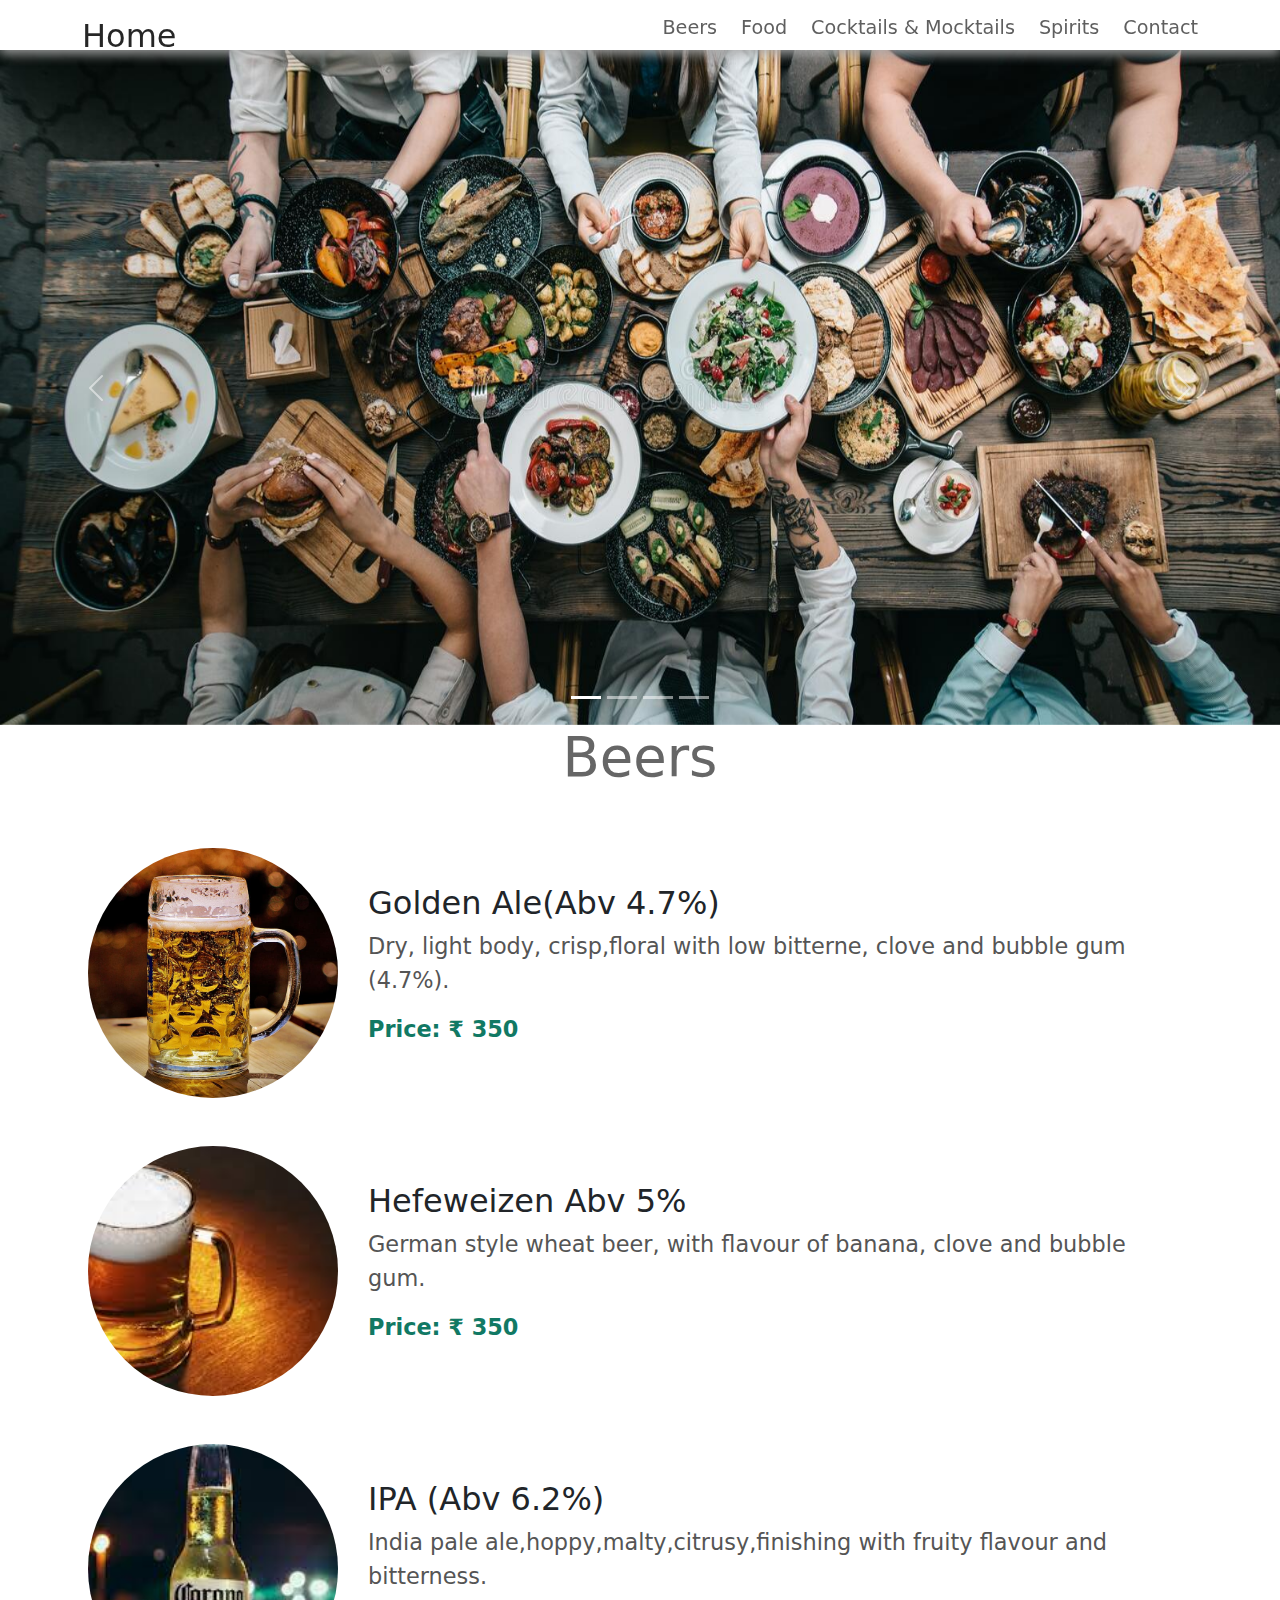
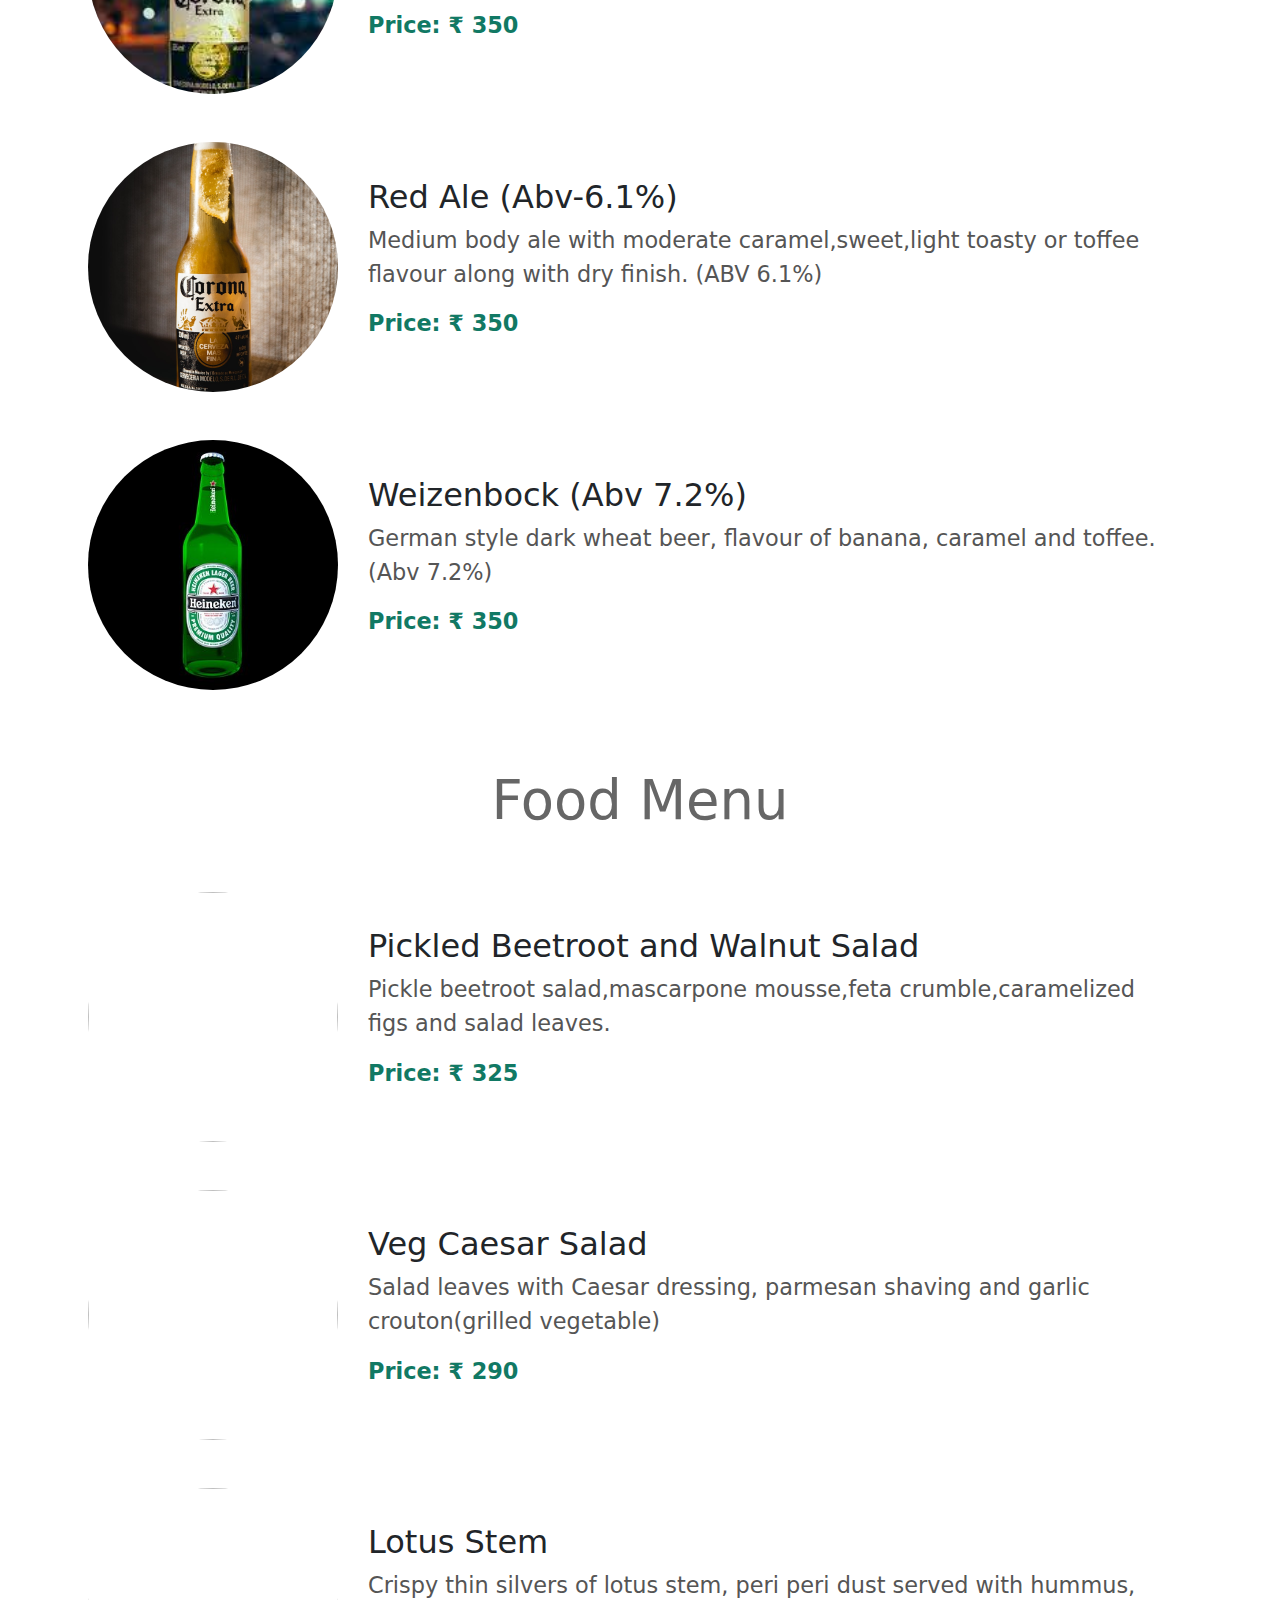
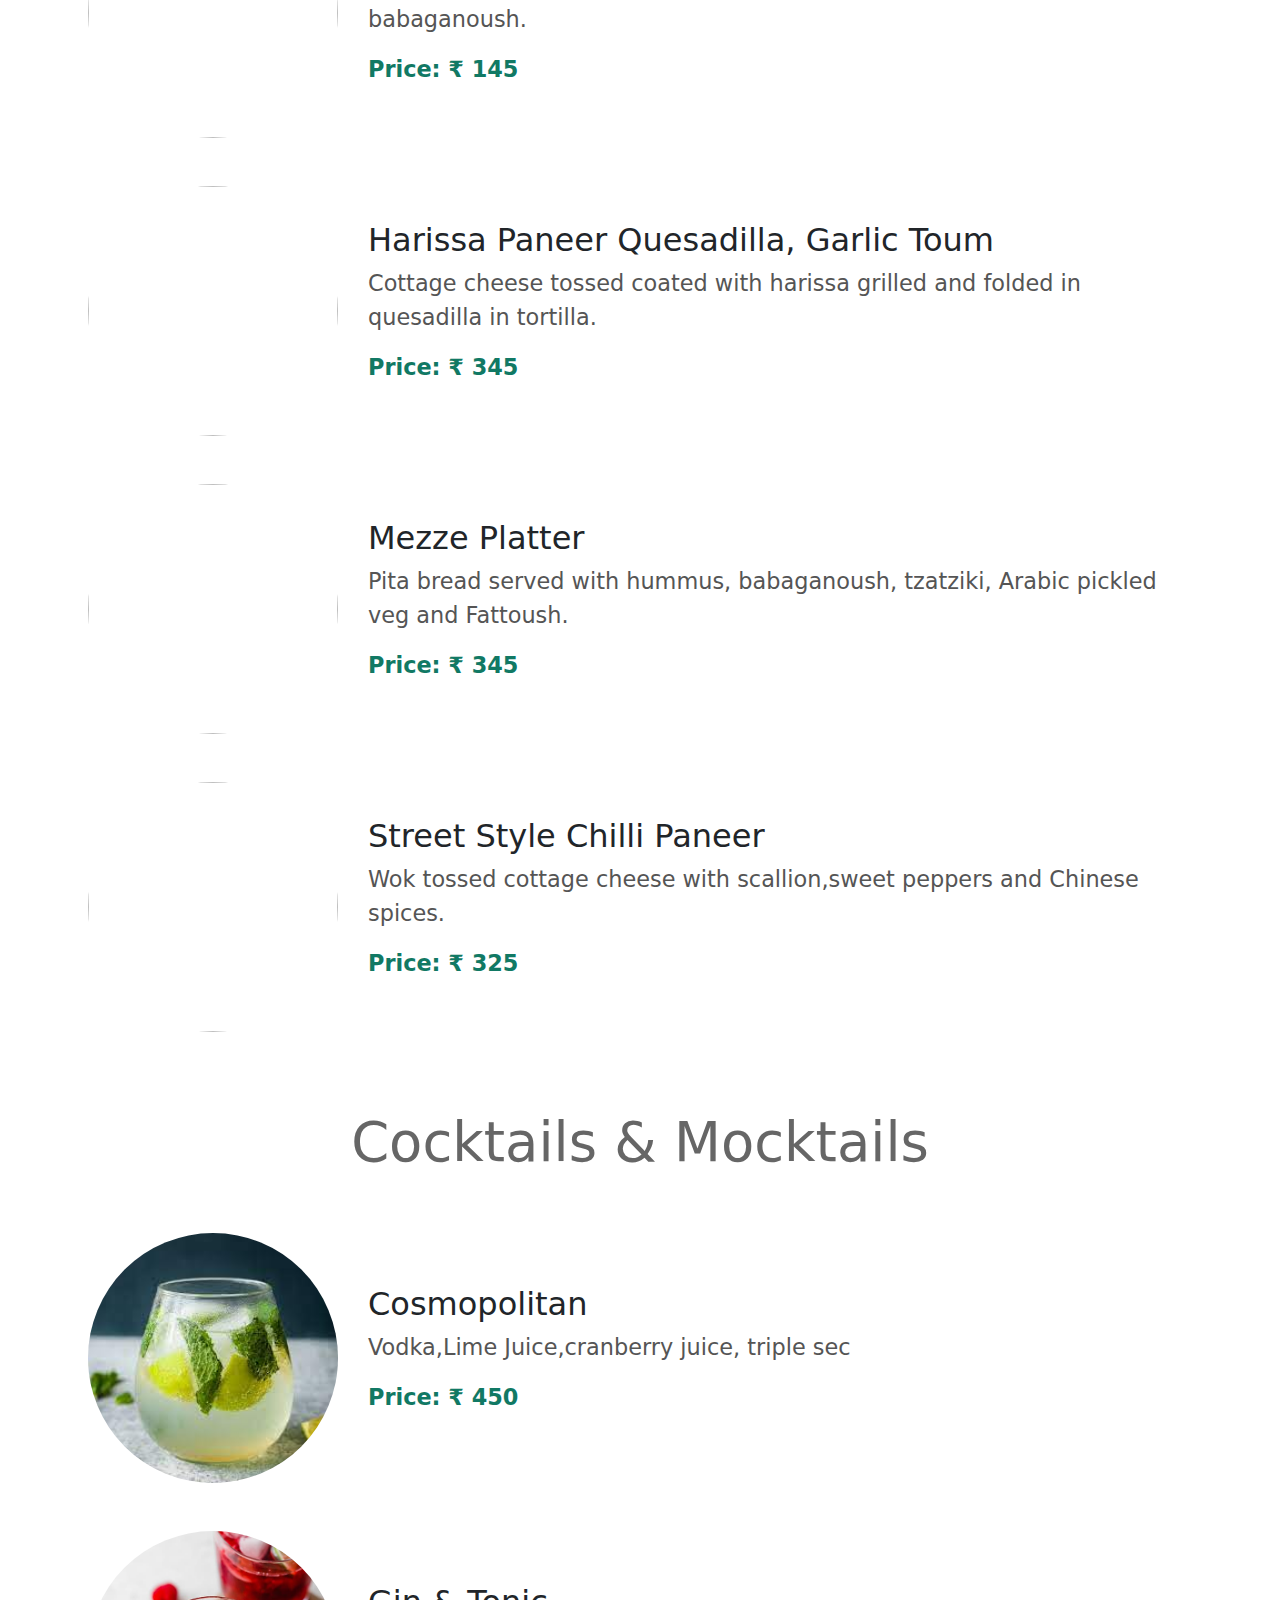
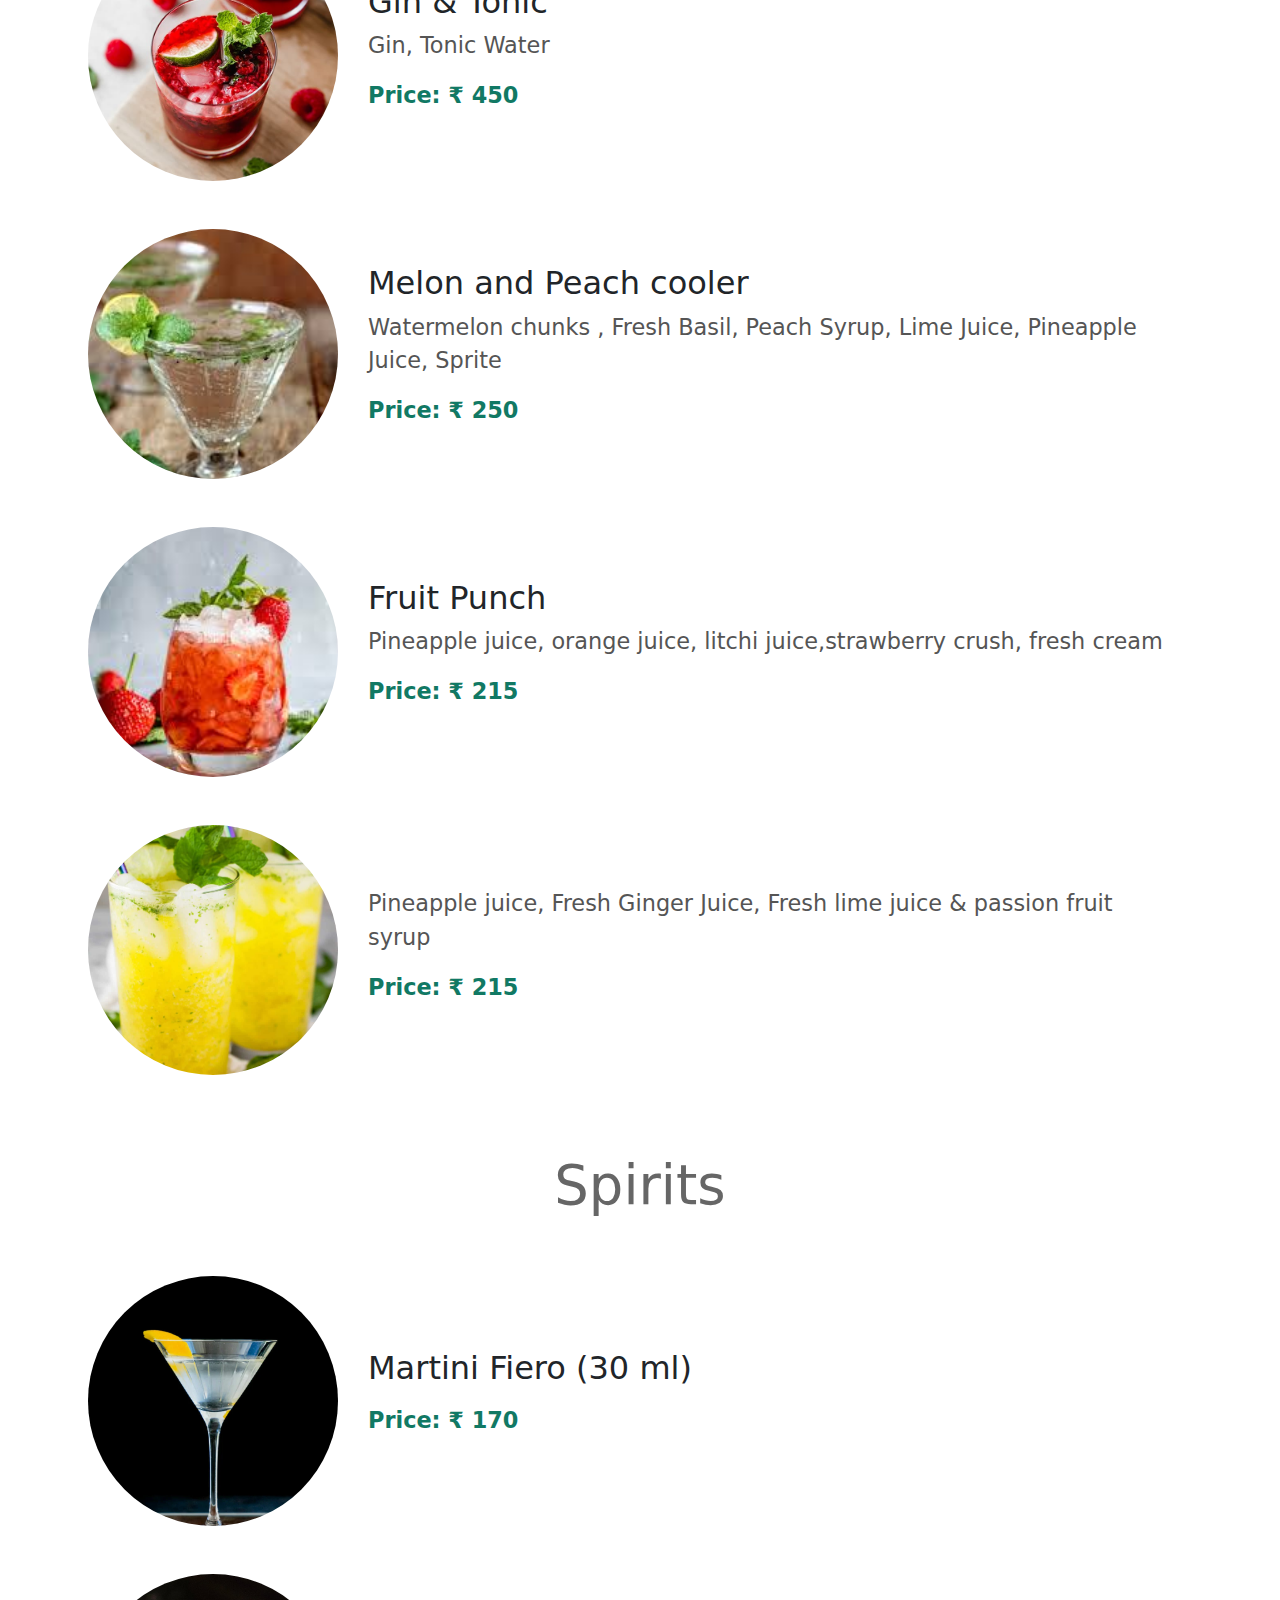
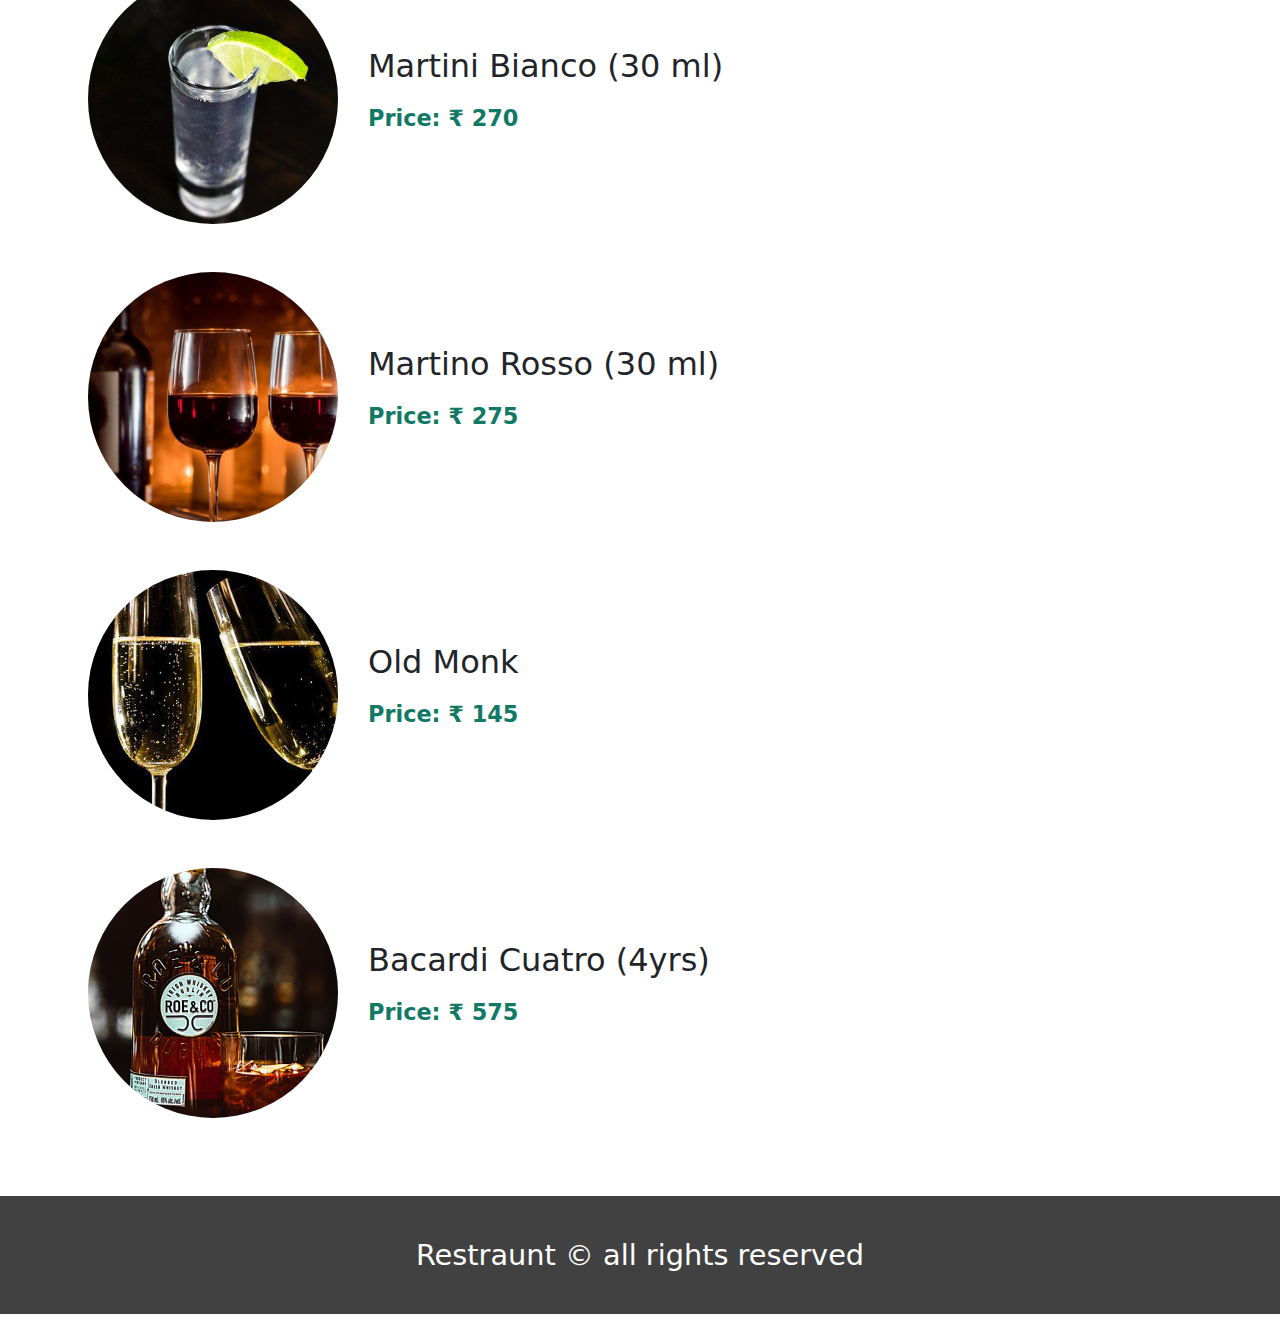
==== index.html @ 7b539efb "Add files via upload" ====
<html >

<head>
    <meta charset="UTF-8" />
    <meta http-equiv="X-UA-Compatible" content="IE=edge" />
    <meta name="viewport" content="width=device-width, initial-scale=1.0" />
    <title>Food Menu</title>
    <link rel="stylesheet" href="https://cdnjs.cloudflare.com/ajax/libs/font-awesome/5.15.3/css/all.min.css"
        integrity="sha512-iBBXm8fW90+nuLcSKlbmrPcLa0OT92xO1BIsZ+ywDWZCvqsWgccV3gFoRBv0z+8dLJgyAHIhR35VZc2oM/gI1w=="
        crossorigin="anonymous" referrerpolicy="no-referrer" />
    <link rel="stylesheet" href="style.css" />


    <link href="https://cdn.jsdelivr.net/npm/bootstrap@5.2.3/dist/css/bootstrap.min.css" rel="stylesheet"/>
    <script src="https://cdn.jsdelivr.net/npm/bootstrap@5.2.3/dist/js/bootstrap.bundle.min.js"></script>
</head>

<body>
    <nav class="navbar">
        <div class="navbar-container container">
            <ul class="menu-items">
              
                <li><a href="#beer">Beers</a></li>
                <li><a href="#food">Food</a></li>
                <li><a href="#food-menu">Cocktails & Mocktails</a></li>
                <li><a href="#spirits-menu">Spirits</a></li>
                <li><a href="">Contact</a></li>
            </ul>
            <h3 class="logo">Home</h3>
        </div>
    </nav>


        <div id="demo" class="carousel slide" data-bs-ride="carousel">

            
            <div class="carousel-indicators">
              <button type="button" data-bs-target="#demo" data-bs-slide-to="0" class="active"></button>
              <button type="button" data-bs-target="#demo" data-bs-slide-to="1"></button>
              <button type="button" data-bs-target="#demo" data-bs-slide-to="2"></button>
              <button type="button" data-bs-target="#demo" data-bs-slide-to="3"></button>
            </div>
            
            <!-- The slideshow/carousel -->
            <div class="carousel-inner">
              <div class="carousel-item active">
                <img src="cover.jpg" alt="Los Angeles" class="d-block" style="width:100vw ; height:75vh">
              </div>
              <div class="carousel-item">
                <img src="c1.jpg" alt="Chicago" class="d-block" style="width:100vw; height:75vh">
              </div>
              <div class="carousel-item">
                <img src="C3.jpg" alt="New York" class="d-block" style="width:100vw; height:75vh">
              </div>
              <div class="carousel-item">
                <img src="C4.jpg" alt="New York" class="d-block" style="width:100vw; height:75vh">
              </div>

            </div>
            
            <!-- Left and right controls/icons -->
            <button class="carousel-control-prev" type="button" data-bs-target="#demo" data-bs-slide="prev">
              <span class="carousel-control-prev-icon"></span>
            </button>
            <button class="carousel-control-next" type="button" data-bs-target="#demo" data-bs-slide="next">
              <span class="carousel-control-next-icon"></span>
            </button>
          </div>

    <!-- </section>  -->
    

    <section id="beer">
        <h2 class="food-menu-heading">Beers</h2>
            <div class="food-menu-container container">
                <div class="food-menu-item">
                    <div class="food-img">
                        <img src="beer1.jpg" alt="" />
                    </div>
                    <div class="food-description" id="GA" style="width:800px" >
                        <h2 class="food-titile">Golden Ale(Abv 4.7%)</h2>
                        <p>
                            Dry, light body, crisp,floral with low bitterne, clove and bubble gum (4.7%). 
                        </p>
                        <p class="food-price">Price: &#8377; 350</p>
                        <!-- <p><button onclick="addToCartFun()">Add to Cart</button></p> -->
                    </div>
                </div>
    
                <div class="food-menu-item">
                    <div class="food-img">
                        <img src="beer2.jpg" alt="error" />
                    </div>
                    <div class="food-description" style="width:800px">
                        <h2 class="food-titile">Hefeweizen Abv 5%</h2>
                        <p>
                            German style wheat beer, with flavour of banana, clove and bubble gum.
                        </p>
                        <p class="food-price">Price: &#8377; 350</p>
                    </div>
                </div>
                <div class="food-menu-item">
                    <div class="food-img">
                        <img src="beer3.jpg" alt="" />
                    </div>
                    <div class="food-description" style="width:800px">
                        <h2 class="food-titile">IPA (Abv 6.2%)</h2>
                        <p>
                           India pale ale,hoppy,malty,citrusy,finishing with fruity flavour and bitterness.
                        </p>
                        <p class="food-price">Price: &#8377; 350</p>
                    </div>
                </div>
                <div class="food-menu-item">
                    <div class="food-img">
                        <img src="beer4.jpg" alt="" />
                    </div>
                    <div class="food-description" style="width:800px">
                        <h2 class="food-titile">Red Ale (Abv-6.1%)</h2>
                        <p>
                            Medium body ale with moderate caramel,sweet,light toasty or toffee flavour along with dry finish. (ABV 6.1%)                            
                        </p>
                        <p class="food-price">Price: &#8377; 350</p>
                    </div>
                </div>
                <div class="food-menu-item">
                    <div class="food-img">
                        <img src="beer5.jpg" alt="" />
                    </div>
                    <div class="food-description" style="width:800px">
                        <h2 class="food-titile">Weizenbock (Abv 7.2%)</h2>
                        <p>
                            German style dark wheat beer, flavour of banana, caramel and toffee. (Abv 7.2%)
                        </p>
                        <p class="food-price">Price: &#8377; 350</p>
                    </div>
                </div>
            
            </div>
    </section>
    <section id="food">
       
            <h2 class="food-menu-heading">Food Menu</h2>
            <div class="food-menu-container container">
                <div class="food-menu-item">
                    <div class="food-img">
                        <img src="https://i.postimg.cc/wTLMsvSQ/food-menu1.jpg" alt="" />
                    </div>
                    <div class="food-description" style="width:800px">
                        <h2 class="food-titile">Pickled Beetroot and Walnut Salad</h2>
                        <p>
                            Pickle beetroot salad,mascarpone mousse,feta crumble,caramelized figs and salad leaves.
                        </p>
                        <p class="food-price">Price: &#8377; 325</p>
                    </div>
                </div>
    
                <div class="food-menu-item">
                    <div class="food-img">
                        <img src="https://i.postimg.cc/sgzXPzzd/food-menu2.jpg" alt="error" />
                    </div>
                    <div class="food-description" style="width:800px">
                        <h2 class="food-titile">Veg Caesar Salad</h2>
                        <p>
                            Salad leaves with Caesar dressing, parmesan shaving and garlic crouton(grilled vegetable)
                        </p>
                        <p class="food-price">Price: &#8377; 290</p>
                    </div>
                </div>
                <div class="food-menu-item">
                    <div class="food-img">
                        <img src="https://i.postimg.cc/8zbCtYkF/food-menu3.jpg" alt="" />
                    </div>
                    <div class="food-description" style="width:800px">
                        <h2 class="food-titile">Lotus Stem</h2>
                        <p>
                            Crispy thin silvers of lotus stem, peri peri dust served with hummus, babaganoush.
                        </p>
                        <p class="food-price">Price: &#8377; 145</p>
                    </div>
                </div>
                <div class="food-menu-item">
                    <div class="food-img">
                        <img src="https://i.postimg.cc/Yq98p5Z7/food-menu4.jpg" alt="" />
                    </div>
                    <div class="food-description" style="width:800px">
                        <h2 class="food-titile">Harissa Paneer Quesadilla, Garlic Toum</h2>
                        <p>
                            Cottage cheese tossed coated with harissa grilled and folded in quesadilla in tortilla.
                        </p>
                        <p class="food-price">Price: &#8377; 345</p>
                    </div>
                </div>
                <div class="food-menu-item">
                    <div class="food-img">
                        <img src="https://i.postimg.cc/KYnDqxkP/food-menu5.jpg" alt="" />
                    </div>
                    <div class="food-description" style="width:800px">
                        <h2 class="food-titile">Mezze Platter</h2>
                        <p>
                            Pita bread served with hummus, babaganoush, tzatziki, Arabic pickled veg and Fattoush.
                        </p>
                        <p class="food-price">Price: &#8377; 345</p>
                    </div>
                </div>
                <div class="food-menu-item">
                    <div class="food-img">
                        <img src="https://i.postimg.cc/Jnxc8xQt/food-menu6.jpg" alt="" />
                    </div>
                    <div class="food-description" style="width:800px">
                        <h2 class="food-titile">Street Style Chilli Paneer</h2>
                        <p>
                            Wok tossed cottage cheese with scallion,sweet peppers and Chinese spices.
                        </p>
                        <p class="food-price">Price: &#8377; 325</p>
                    </div>
                </div>
            </div>
   
    </section>
    <section id="food-menu">
        <h2 class="food-menu-heading">Cocktails & Mocktails</h2>
        <div class="food-menu-container container">
            <div class="food-menu-item">
                <div class="food-img">
                    <img src="cocktail1.jpg" alt="" />
                </div>
                 <div class="food-description"  style="width:800px"> 
                    <h2 class="food-titile">Cosmopolitan</h2>
                    <p>
                        Vodka,Lime Juice,cranberry juice, triple sec
                    </p>
                    <p class="food-price">Price: &#8377; 450</p>
                 </div> 
            </div>

            <div class="food-menu-item">
                <div class="food-img">
                    <img src="cocktail2.jpg" alt="error" />
                </div>
                <div class="food-description" style="width:800px">
                    <h2 class="food-titile">Gin & Tonic</h2>
                    <p>
                        Gin, Tonic Water
                    </p>
                    <p class="food-price">Price: &#8377; 450</p>
                </div>
            </div>
            <div class="food-menu-item">
                <div class="food-img">
                    <img src="cocktail3.jpg" alt="" />
                </div>
                <div class="food-description" style="width:800px">
                    <h2 class="food-titile">Melon and Peach cooler</h2>
                    <p>
                        Watermelon chunks , Fresh Basil, Peach Syrup, Lime Juice, Pineapple Juice, Sprite
                    </p>
                    <p class="food-price">Price: &#8377; 250</p>
                </div>
            </div>
            <div class="food-menu-item">
                <div class="food-img">
                    <img src="cocktail4.jpg" alt="" />
                </div>
                <div class="food-description" style="width:800px">
                    <h2 class="food-titile">Fruit Punch</h2>
                    <p>
                        Pineapple juice, orange juice, litchi juice,strawberry crush, fresh cream
                    </p>
                    <p class="food-price">Price: &#8377; 215</p>
                </div>
            </div>
            <div class="food-menu-item">
                <div class="food-img">
                    <img src="cocktial5.jpg" alt="" />
                </div>
                <div class="food-description" style="width:800px">
                    <h2 class="food-titile"Virgin Passion></h2>
                    <p>
                        Pineapple juice, Fresh Ginger Juice, Fresh lime juice & passion fruit syrup
                    </p>
                    <p class="food-price">Price: &#8377; 215</p>
                </div>
            </div>
           
        </div>
    </section>
   
    <section id="spirits-menu">
        <h2 class="food-menu-heading">Spirits</h2>
        <div class="food-menu-container container">
            <div class="food-menu-item">
                <div class="food-img">
                    <img src="spirit1.jpg" alt="" />
                </div>
                <div class="food-description" style="width:800px">
                    <h2 class="food-titile">Martini Fiero (30 ml)</h2>
                    <p>
                        
                    </p>
                    <p class="food-price">Price: &#8377; 170</p>
                </div>
            </div>

            <div class="food-menu-item">
                <div class="food-img">
                    <img src="spirit2.jpg" alt="error" />
                </div>
                <div class="food-description" style="width:800px">
                    <h2 class="food-titile">Martini Bianco (30 ml)</h2>
                    <p>
                        
                    </p>
                    <p class="food-price">Price: &#8377; 270</p>
                </div>
            </div>
            <div class="food-menu-item">
                <div class="food-img">
                    <img src="spirit3.jpg" alt="" />
                </div>
                <div class="food-description" style="width:800px">
                    <h2 class="food-titile">Martino Rosso (30 ml)</h2>
                    <p>
                       
                    </p>
                    <p class="food-price">Price: &#8377; 275</p>
                </div>
            </div>
            <div class="food-menu-item">
                <div class="food-img">
                    <img src="spirit4.jpg" alt="" />
                </div>
                <div class="food-description" style="width:800px">
                    <h2 class="food-titile">Old Monk</h2>
                    <p>
                        
                    </p>
                    <p class="food-price">Price: &#8377; 145</p>
                </div>
            </div>
            <div class="food-menu-item">
                <div class="food-img">
                    <img src="spirit5.jpg" alt="" />
                </div>
                <div class="food-description" style="width:800px">
                    <h2 class="food-titile">Bacardi Cuatro (4yrs)</h2>
                    <p>
                        
                    </p>
                    <p class="food-price">Price: &#8377; 575</p>
                </div>
            </div>
           
        </div>
    </section>
<script>

    function addToCartFun(){

  
     alert(" added to cart");
    }
</script>
    <footer id="footer">
        <h2>Restraunt &copy; all rights reserved</h2>
    </footer>
   

</html>

</body>

</html>
---- style.css ----
@import url("https://fonts.googleapis.com/css2?family=Poppins:ital,wght@0,300;0,400;0,500;0,600;0,700;0,800;0,900;1,200;1,300;1,400;1,500;1,600;1,700;1,800;1,900&display=swap");

*,
*::after,
*::before {
  box-sizing: border-box;
  padding: 0;
  margin: 0;
}

.html {
  font-size: 62.5%;
}

body {
  font-family: "Poppins", sans-serif;
}

/* ///////////..utility classes../////////// */

.container {
  max-width: 1200px;
  width: 90%;
  margin: auto;
}






.navbar input[type="checkbox"],
.navbar .hamburger-lines {
  display: none;
}

.navbar {
  box-shadow: 0px 5px 10px 0px #aaa;
  position: fixed;
  width: 100%;
  background: #fff;
  color: #000;
  opacity: 0.85;
  height: 50px;
  z-index: 12;
}

.navbar-container {
  display: flex;
  justify-content: space-between;
  height: 64px;
  align-items: center;
}

.menu-items {
  order: 2;
  display: flex;
}

.menu-items li {
  list-style: none;
  margin-left: 1.5rem;
  margin-bottom: 0.5rem;
  font-size: 1.2rem;
}

.menu-items a {
  text-decoration: none;
  color: #444;
  font-weight: 500;
  transition: color 0.3s ease-in-out;
}

.menu-items a:hover {
  color: #117964;
  transition: color 0.3s ease-in-out;
}

.logo {
  order: 1;
  font-size: 2rem;
  margin-bottom: 0.5rem;
}

.showcase-area {
  height: 50vh;
  background-position: center;
  background-repeat: no-repeat;
}
.showcase-container {
  display: flex;
  flex-direction: column;
  align-items: center;
  justify-content: center;
  height: 100%;
  font-size: 1.6rem;
  object-fit: contain;
  
  
}

.main-title {
  text-transform: uppercase;
  margin-top: 1.5em;
 
}


.food-container {
  display: flex;
  justify-content: space-between;
}

.food-container img {
  display: block;
  width: 100%;
  margin: auto;
  max-height: 300px;
  object-fit: cover;
  object-position: center;
}

.food-menu-heading , .spirits-menu-heading{
  text-align: center;
  font-size: 3.4rem;
  font-weight: 400;
  color: #666;
}

.food-menu-container {
  display: flex;
  flex-wrap: wrap;
  padding: 50px 0px 30px 0px;
}

.food-menu-container img {
  display: block;
  width: 250px;
  height: 250px;
  border-radius: 50%;
  object-fit: cover;
  object-position: center;
}

.food-menu-item {
  display: flex;
  flex: 1 1 600px;
  justify-content: space-evenly;
  margin-bottom: 3rem;
}

.food-description {
  margin: auto 1.5rem;
}

.font-title {
  font-size: 1.8rem;
  font-weight: 400;
  color: #444;
}

.food-description p {
  font-size: 1.4rem;
  color: #555;
  font-weight: 500;
}

.food-description .food-price {
  color: #117964;
  font-weight: 700;
}



#testimonials {
  padding: 5rem 0;
  background: rgba(243, 243, 243);
}

.testimonial-title {
  text-align: center;
  font-size: 2.8rem;
  font-weight: 400;
  color: #555;
}


#footer h2 {
  text-align: center;
  font-size: 1.8rem;
  padding: 2.6rem;
  font-weight: 500;
  color: #fff;
  background: rgb(65, 65, 65);
}

/* ......../ media query /.......... */

@media (max-width: 768px) {
  .navbar {
    opacity: 0.95;
  }

  .navbar-container input[type="checkbox"],
  .navbar-container .hamburger-lines {
    display: block;
  }

  .navbar-container {
    display: block;
    position: relative;
    height: 64px;
  }

  .navbar-container input[type="checkbox"] {
    position: absolute;
    display: block;
    height: 32px;
    width: 30px;
    top: 20px;
    left: 20px;
    z-index: 5;
    opacity: 0;
  }

  .navbar-container .hamburger-lines {
    display: block;
    height: 23px;
    width: 35px;
    position: absolute;
    top: 17px;
    left: 20px;
    z-index: 2;
    display: flex;
    flex-direction: column;
    justify-content: space-between;
  }

  .navbar-container .hamburger-lines .line {
    display: block;
    height: 4px;
    width: 100%;
    border-radius: 10px;
    background: #333;
  }

  .navbar-container .hamburger-lines .line1 {
    transform-origin: 0% 0%;
    transition: transform 0.4s ease-in-out;
  }

  .navbar-container .hamburger-lines .line2 {
    transition: transform 0.2s ease-in-out;
  }

  .navbar-container .hamburger-lines .line3 {
    transform-origin: 0% 100%;
    transition: transform 0.4s ease-in-out;
  }

  .navbar .menu-items {
    padding-top: 100px;
    background: #fff;
    height: 100vh;
    max-width: 300px;
    transform: translate(-150%);
    display: flex;
    flex-direction: column;
    margin-left: -40px;
    padding-left: 50px;
    transition: transform 0.5s ease-in-out;
    box-shadow: 5px 0px 10px 0px #aaa;
  }

  .navbar .menu-items li {
    margin-bottom: 1.5rem;
    font-size: 1.3rem;
    font-weight: 500;
  }

  .logo {
    position: absolute;
    top: 5px;
    right: 15px;
    font-size: 2rem;
  }

  .navbar-container input[type="checkbox"]:checked ~ .menu-items {
    transform: translateX(0);
  }

  .navbar-container input[type="checkbox"]:checked ~ .hamburger-lines .line1 {
    transform: rotate(35deg);
  }

  .navbar-container input[type="checkbox"]:checked ~ .hamburger-lines .line2 {
    transform: scaleY(0);
  }

  .navbar-container input[type="checkbox"]:checked ~ .hamburger-lines .line3 {
    transform: rotate(-35deg);
  }

  /* ......./ food /......... */

  .food-container {
    flex-direction: column;
    align-items: stretch;
  }

  .food-type:not(:last-child) {
    margin-bottom: 3rem;
  }

  .food-type {
    box-shadow: 5px 5px 10px 0 #aaa;
  }

  .img-container {
    margin: 0;
  }
}

@media (max-width: 500px) {
  html {
    font-size: 65%;
  }

  .navbar .menu-items li {
    font-size: 1.6rem;
  }

  .testimonial-container {
    flex-direction: column;
    text-align: center;
  }

  .food-menu-container img {
    margin: auto;
  }

  .food-menu-item {
    flex-direction: column;
    text-align: center;
  }

  .form-container {
    width: 90%;
  }

  .contact-container {
    display: flex;
    flex-direction: column;
  }

  .contact-img {
    width: 90%;
    margin: 3rem auto;
  }

  .logo {
    position: absolute;
    top: 06px;
    right: 15px;
    font-size: 3rem;
  }

  .navbar .menu-items li {
    margin-bottom: 2.5rem;
    font-size: 1.8rem;
    font-weight: 500;
  }
}

@media (min-width: 769px) and (max-width: 1200px) {
  .img-container h3 {
    font-size: 1.5rem;
  }

  .img-container .btn {
    font-size: 0.7rem;
  }
}

@media (orientation: landscape) and (max-height: 500px) {
  .showcase-area {
    height: 50vmax;
  }
}

body {
  font-family: Arial;
  margin: 0;
}

* {
  box-sizing: border-box;
}

img {
  vertical-align: middle;
}

/* Position the image container (needed to position the left and right arrows) */
.container {
  position: relative;
}

/* Hide the images by default */
.mySlides {
  display: none;
}

/* Add a pointer when hovering over the thumbnail images */
.cursor {
  cursor: pointer;
}

/* Next & previous buttons */
.prev,
.next {
  cursor: pointer;
  position: absolute;
  top: 40%;
  width: auto;
  padding: 16px;
  margin-top: -50px;
  color: white;
  font-weight: bold;
  font-size: 20px;
  border-radius: 0 3px 3px 0;
  user-select: none;
  -webkit-user-select: none;
}

/* Position the "next button" to the right */
.next {
  right: 0;
  border-radius: 3px 0 0 3px;
}

/* On hover, add a black background color with a little bit see-through */
.prev:hover,
.next:hover {
  background-color: rgba(0, 0, 0, 0.8);
}

/* Number text (1/3 etc) */
.numbertext {
  color: #f2f2f2;
  font-size: 12px;
  padding: 8px 12px;
  position: absolute;
  top: 0;
}

/* Container for image text */
.caption-container {
  text-align: center;
  background-color: #222;
  padding: 2px 16px;
  color: white;
}

.row:after {
  content: "";
  display: table;
  clear: both;
}

/* Six columns side by side */
.column {
  float: left;
  width: 16.66%;
}

/* Add a transparency effect for thumnbail images */
.demo {
  opacity: 0.6;
}

.active,
.demo:hover {
  opacity: 1;
}
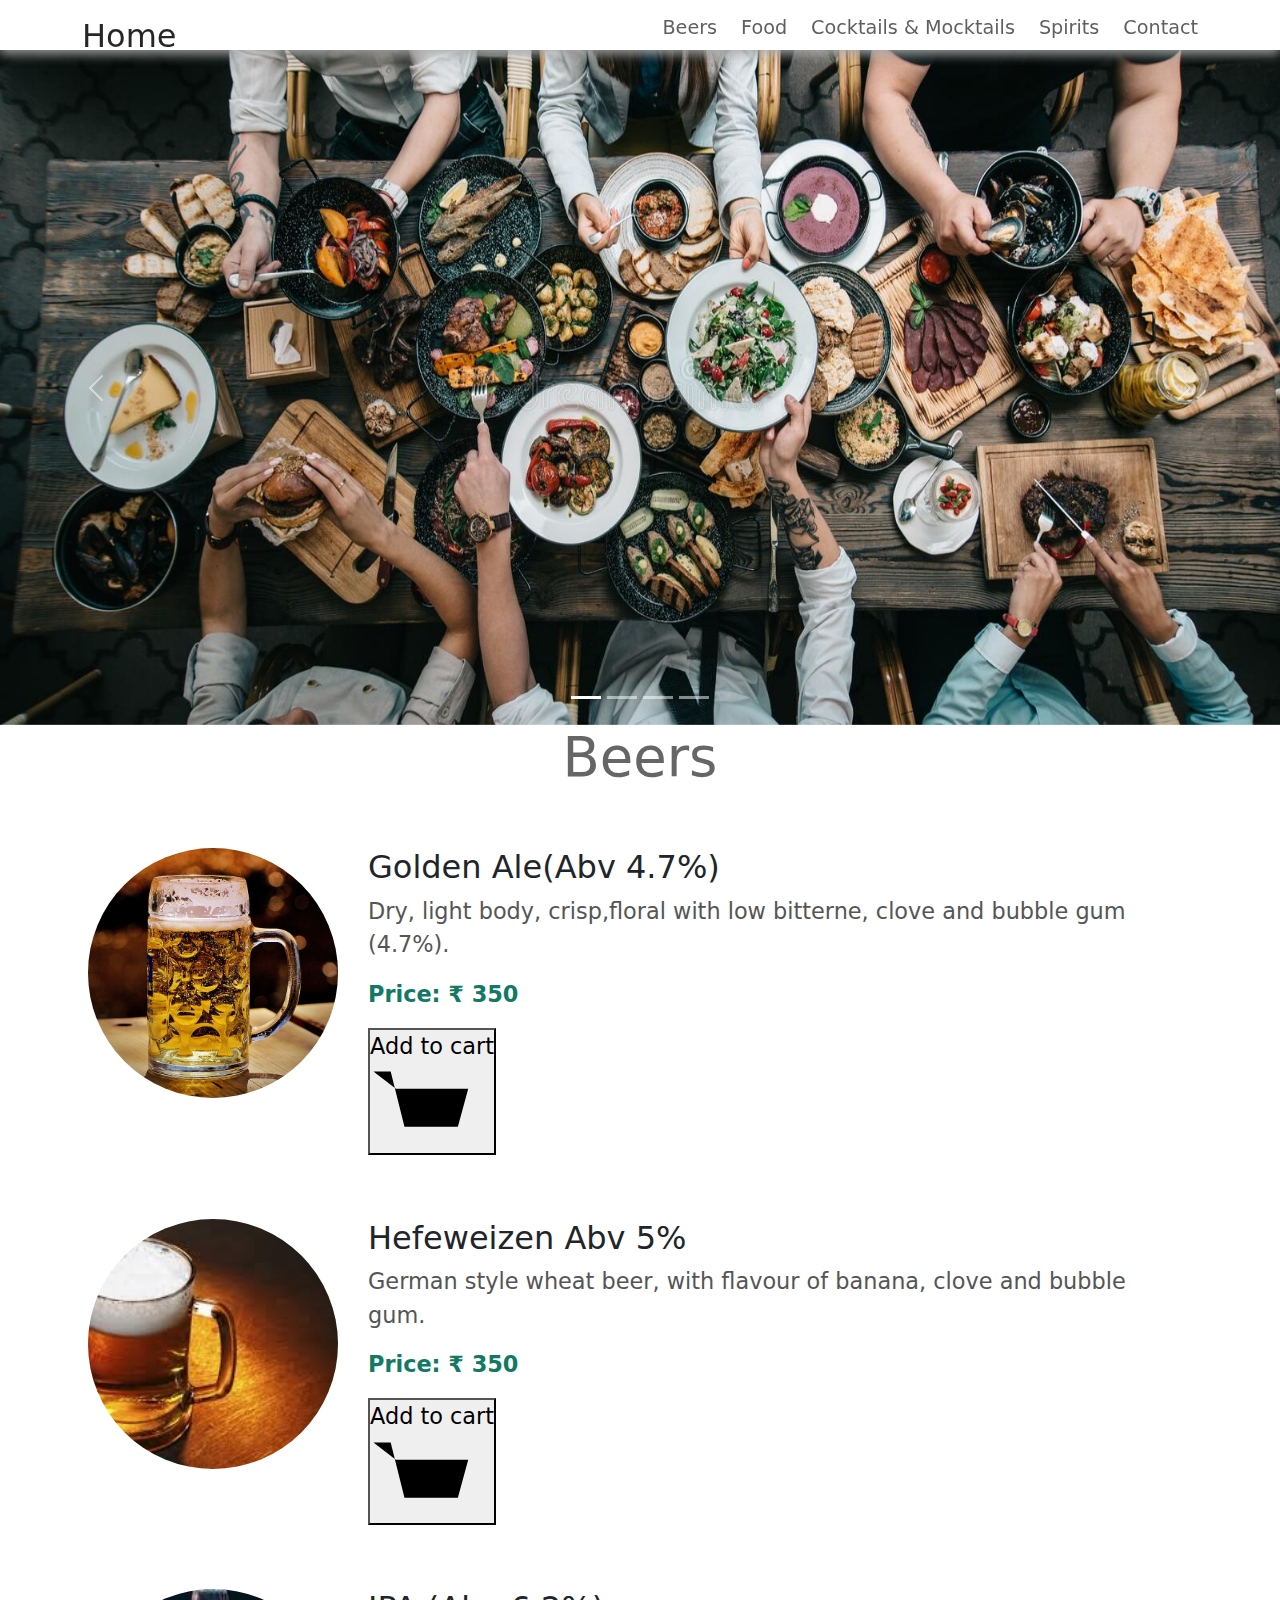
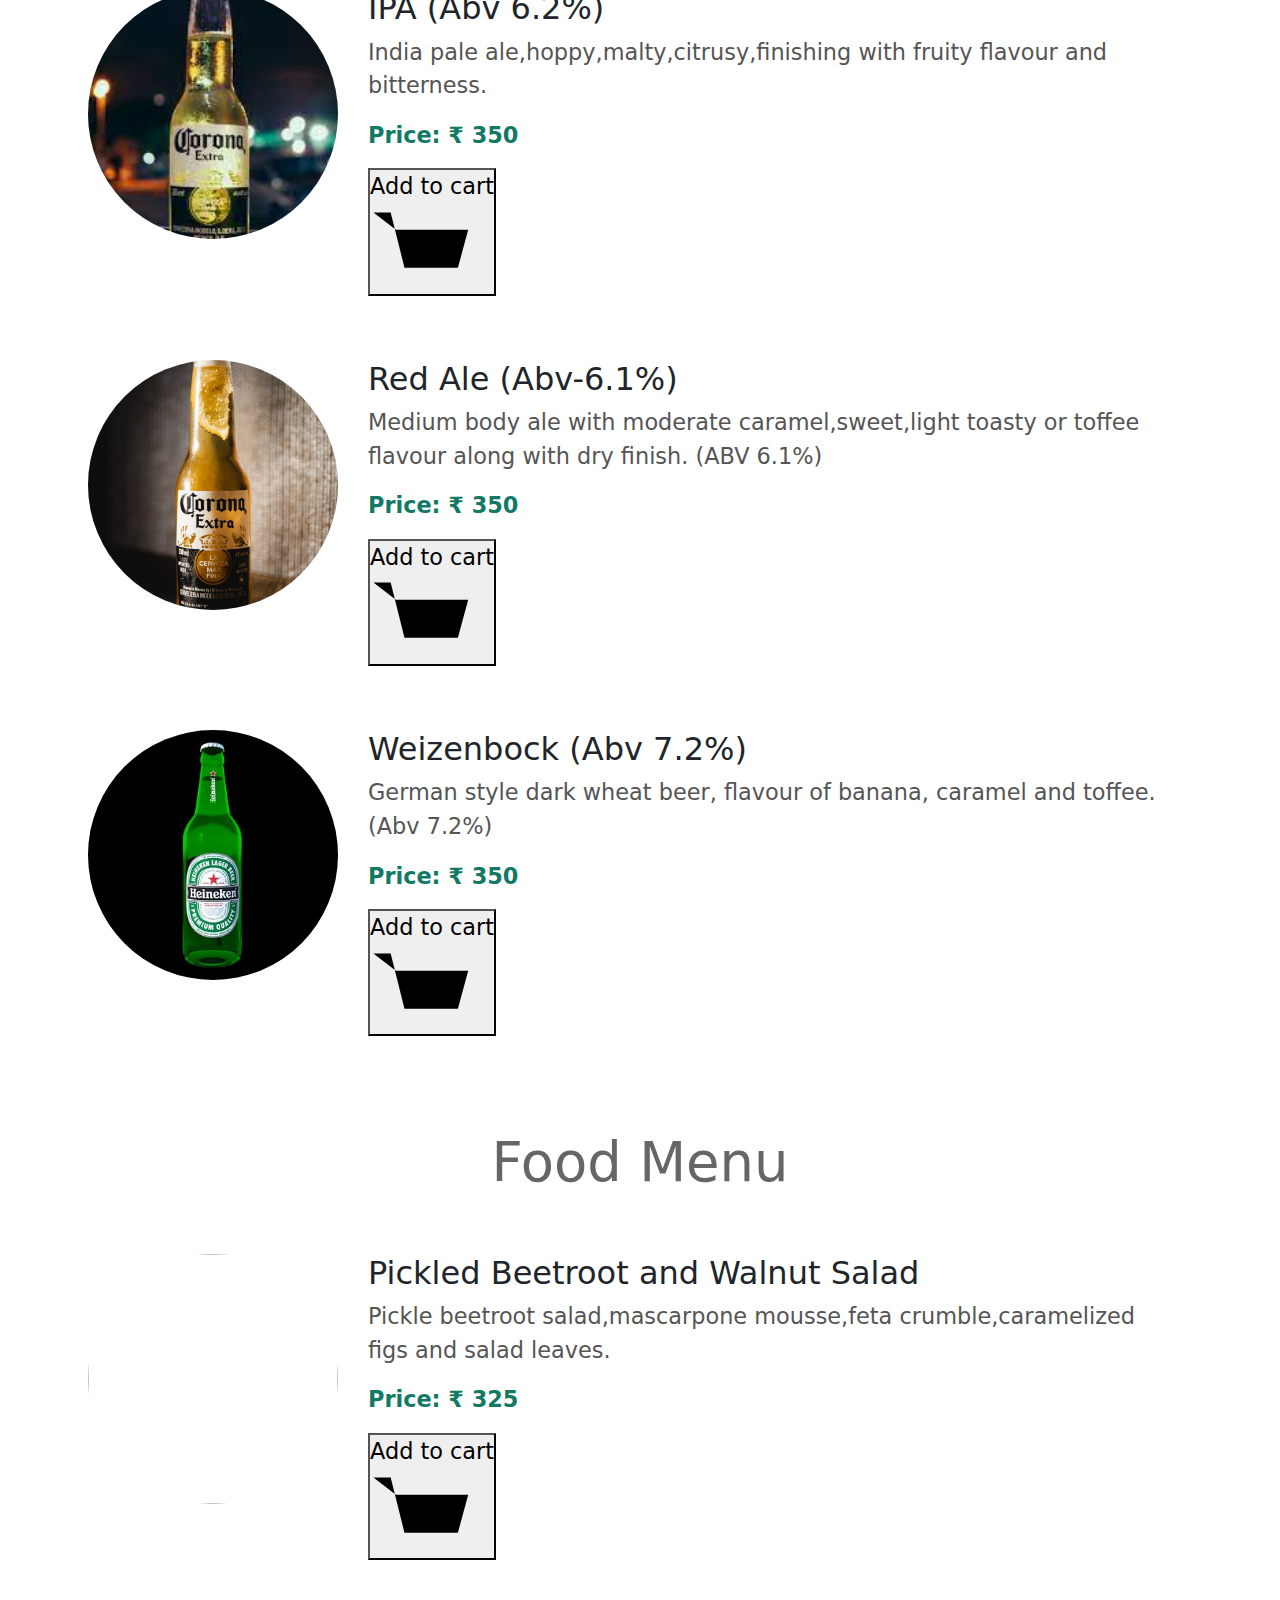
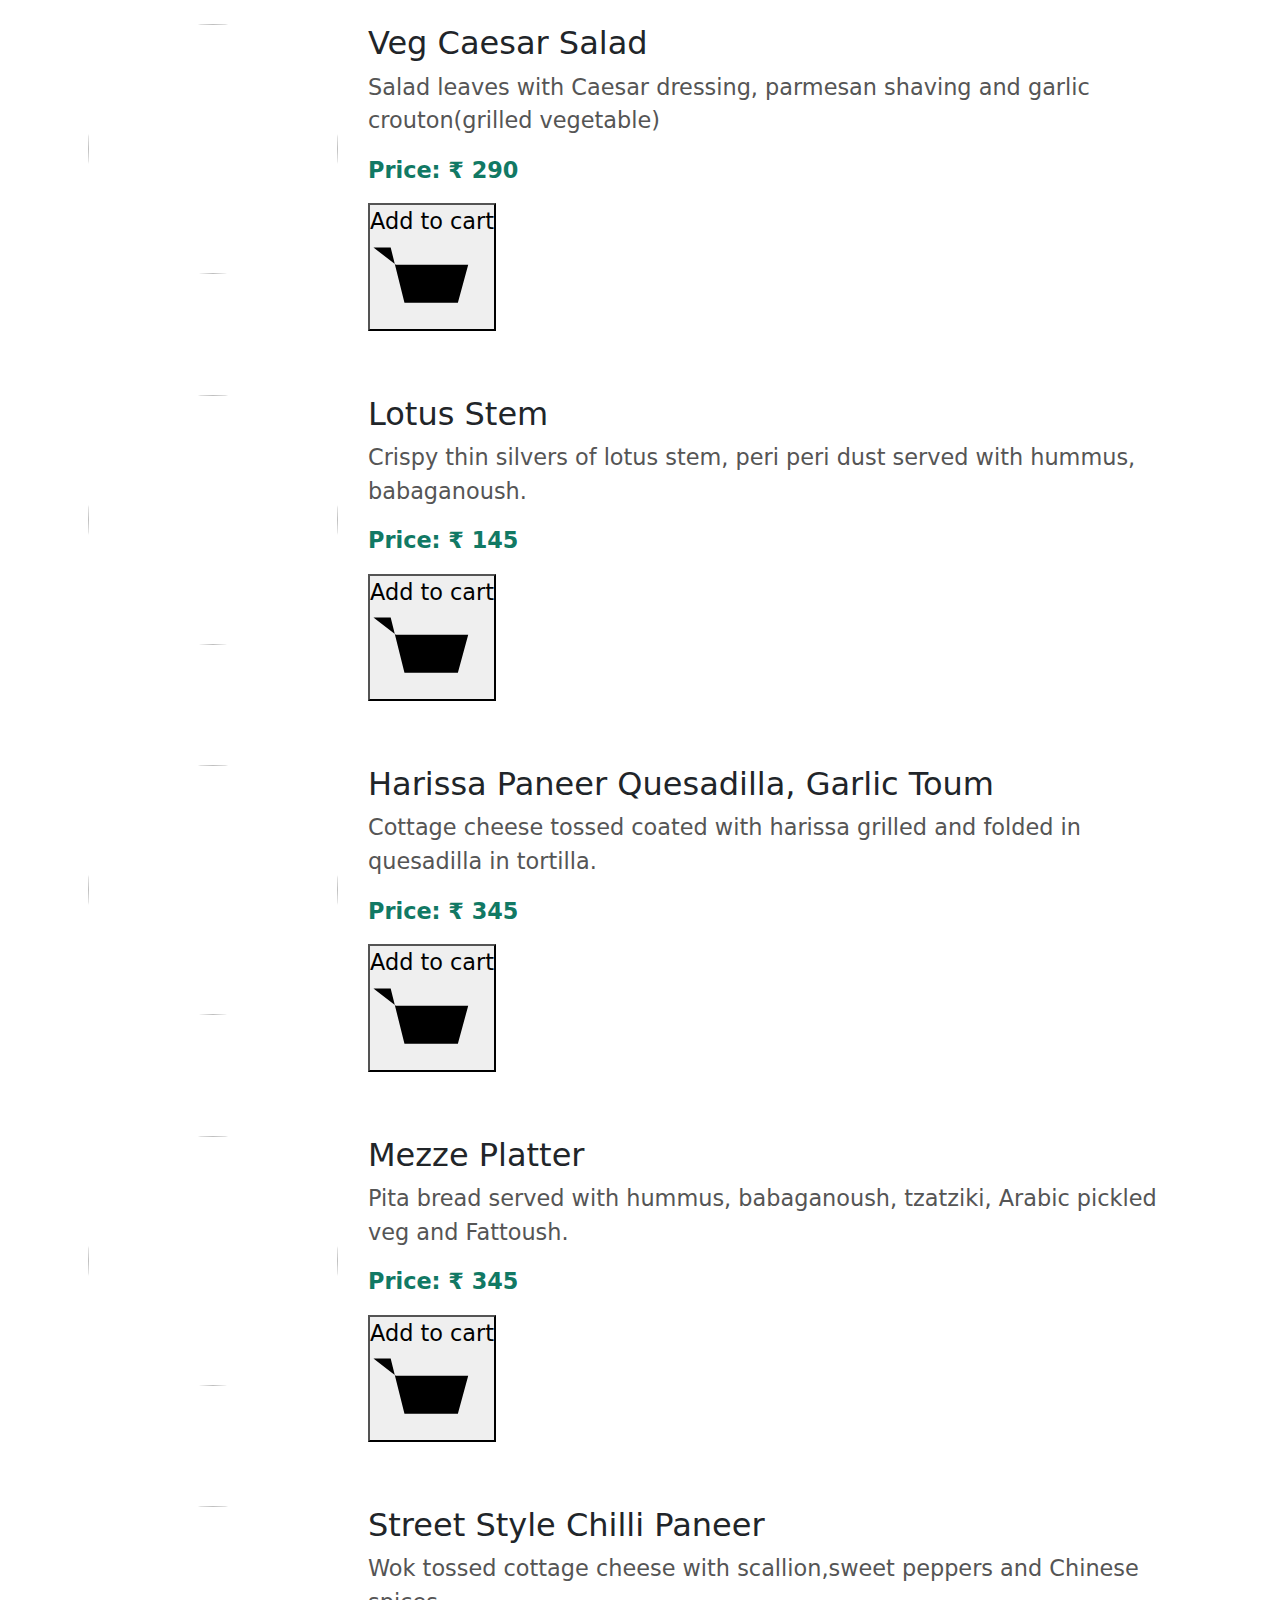
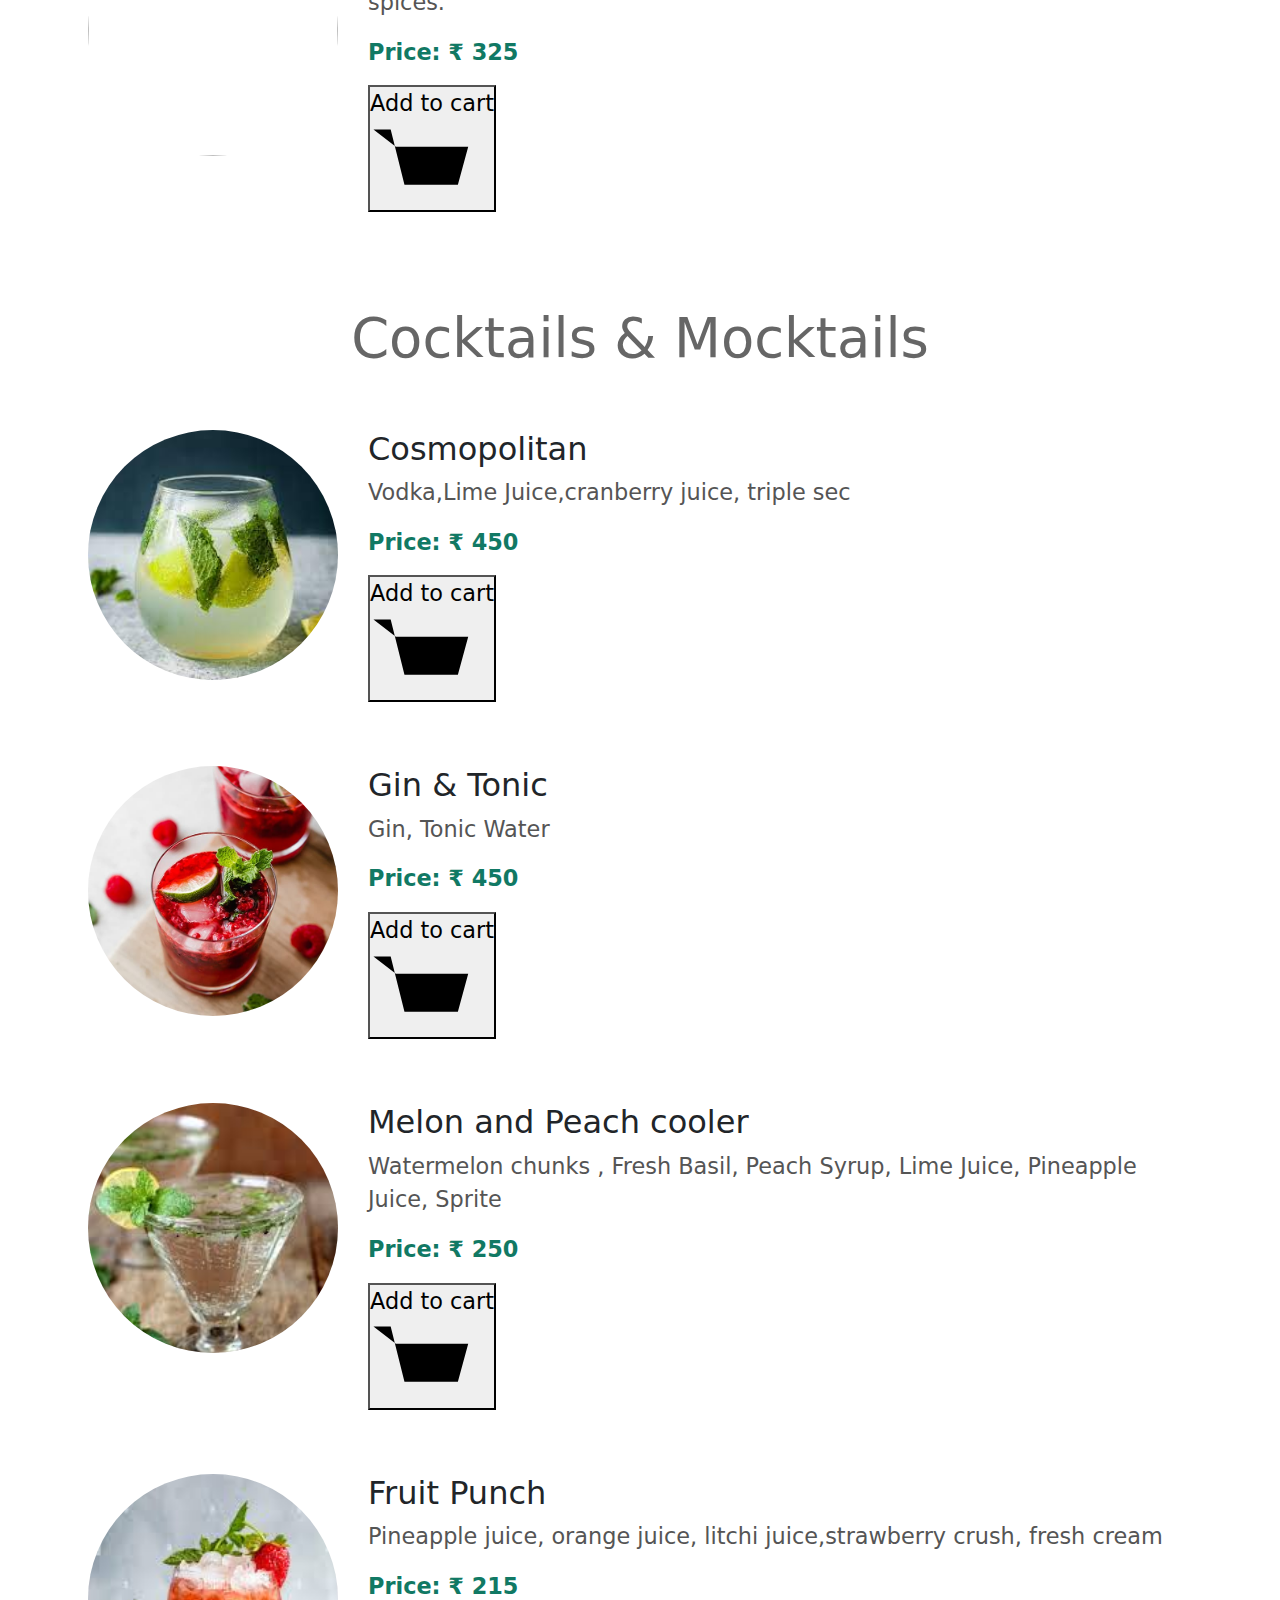
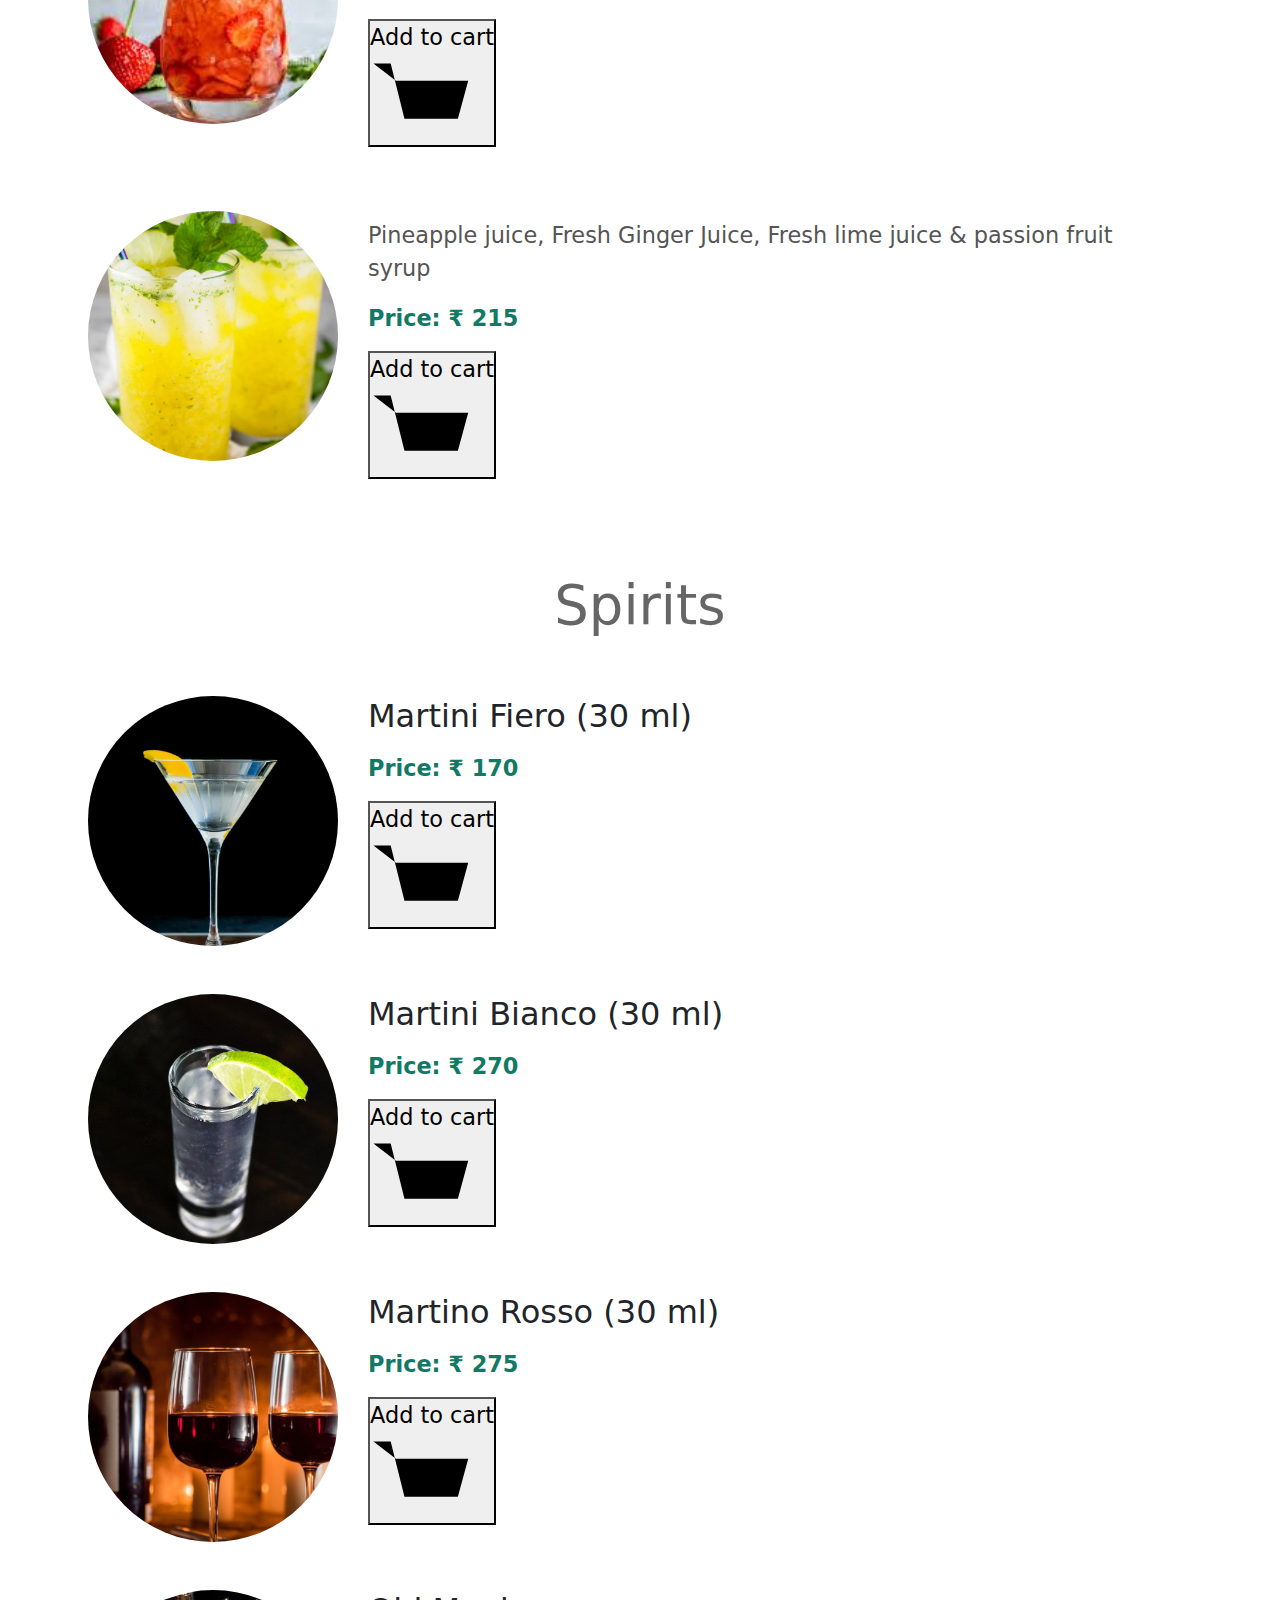
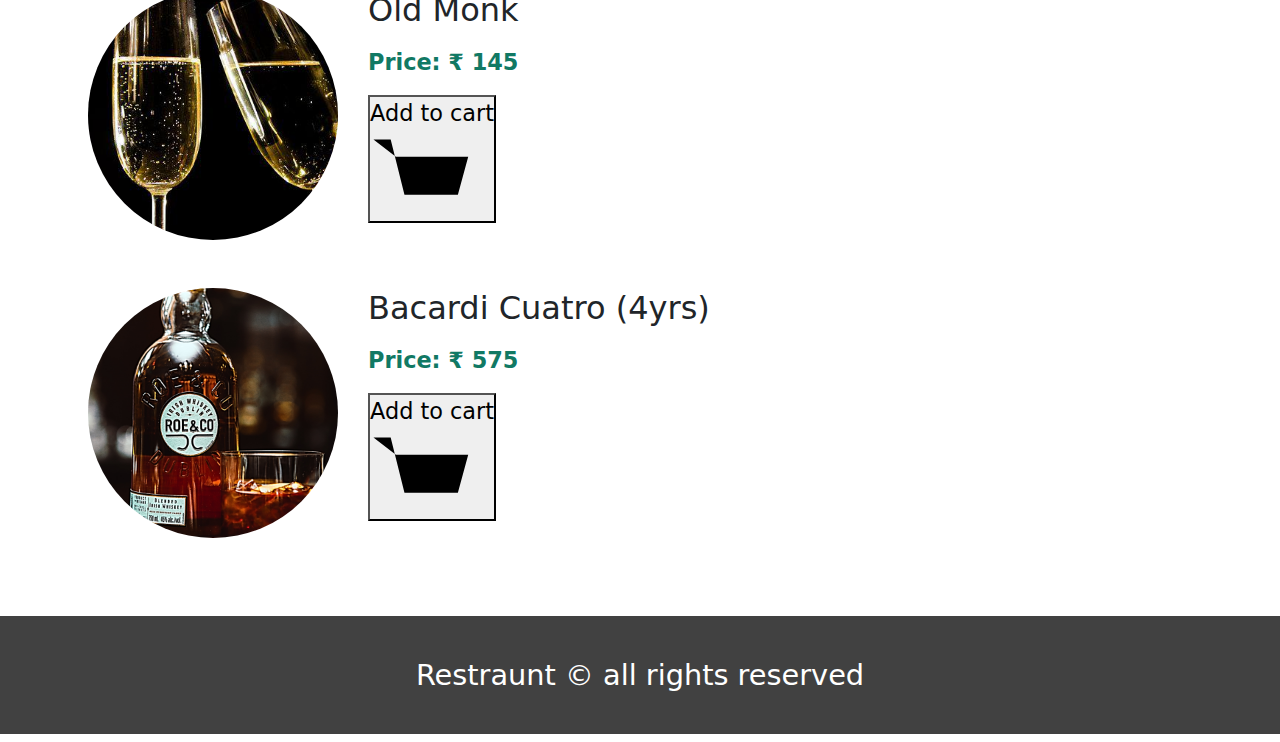
==== commit a96a719e: "Add files via upload" ====
--- a/index.html
+++ b/index.html
@@ -47,7 +47,7 @@
                 <img src="cover.jpg" alt="Los Angeles" class="d-block" style="width:100vw ; height:75vh">
               </div>
               <div class="carousel-item">
-                <img src="c1.jpg" alt="Chicago" class="d-block" style="width:100vw; height:75vh">
+                <img src="cover2.jpg" alt="Chicago" class="d-block" style="width:100vw; height:75vh">
               </div>
               <div class="carousel-item">
                 <img src="C3.jpg" alt="New York" class="d-block" style="width:100vw; height:75vh">
@@ -83,7 +83,18 @@
                             Dry, light body, crisp,floral with low bitterne, clove and bubble gum (4.7%). 
                         </p>
                         <p class="food-price">Price: &#8377; 350</p>
-                        <!-- <p><button onclick="addToCartFun()">Add to Cart</button></p> -->
+                        <p>
+                            <!-- <button onclick="addToCartFun()">Add to Cart</button> -->
+                            <button class="button">
+                                <span>Add to cart</span>
+                                <div class="cart">
+                                <svg viewBox="0 0 36 26">
+                                <polyline points="1 2.5 6 2.5 10 18.5 25.5 18.5 28.5 7.5 7.5 7.5"></polyline>
+                                <polyline points="15 13.5 17 15.5 22 10.5"></polyline>
+                                </svg>
+                                </div>
+                                </button>
+                        </p>
                     </div>
                 </div>
     
@@ -97,6 +108,18 @@
                             German style wheat beer, with flavour of banana, clove and bubble gum.
                         </p>
                         <p class="food-price">Price: &#8377; 350</p>
+                        <p>
+                            <!-- <button onclick="addToCartFun()">Add to Cart</button> -->
+                            <button class="button">
+                                <span>Add to cart</span>
+                                <div class="cart">
+                                <svg viewBox="0 0 36 26">
+                                <polyline points="1 2.5 6 2.5 10 18.5 25.5 18.5 28.5 7.5 7.5 7.5"></polyline>
+                                <polyline points="15 13.5 17 15.5 22 10.5"></polyline>
+                                </svg>
+                                </div>
+                                </button>
+                        </p>
                     </div>
                 </div>
                 <div class="food-menu-item">
@@ -109,6 +132,18 @@
                            India pale ale,hoppy,malty,citrusy,finishing with fruity flavour and bitterness.
                         </p>
                         <p class="food-price">Price: &#8377; 350</p>
+                        <p>
+                            <!-- <button onclick="addToCartFun()">Add to Cart</button> -->
+                            <button class="button">
+                                <span>Add to cart</span>
+                                <div class="cart">
+                                <svg viewBox="0 0 36 26">
+                                <polyline points="1 2.5 6 2.5 10 18.5 25.5 18.5 28.5 7.5 7.5 7.5"></polyline>
+                                <polyline points="15 13.5 17 15.5 22 10.5"></polyline>
+                                </svg>
+                                </div>
+                                </button>
+                        </p>
                     </div>
                 </div>
                 <div class="food-menu-item">
@@ -121,6 +156,18 @@
                             Medium body ale with moderate caramel,sweet,light toasty or toffee flavour along with dry finish. (ABV 6.1%)                            
                         </p>
                         <p class="food-price">Price: &#8377; 350</p>
+                        <p>
+                            <!-- <button onclick="addToCartFun()">Add to Cart</button> -->
+                            <button class="button">
+                                <span>Add to cart</span>
+                                <div class="cart">
+                                <svg viewBox="0 0 36 26">
+                                <polyline points="1 2.5 6 2.5 10 18.5 25.5 18.5 28.5 7.5 7.5 7.5"></polyline>
+                                <polyline points="15 13.5 17 15.5 22 10.5"></polyline>
+                                </svg>
+                                </div>
+                                </button>
+                        </p>
                     </div>
                 </div>
                 <div class="food-menu-item">
@@ -133,6 +180,18 @@
                             German style dark wheat beer, flavour of banana, caramel and toffee. (Abv 7.2%)
                         </p>
                         <p class="food-price">Price: &#8377; 350</p>
+                        <p>
+                            <!-- <button onclick="addToCartFun()">Add to Cart</button> -->
+                            <button class="button">
+                                <span>Add to cart</span>
+                                <div class="cart">
+                                <svg viewBox="0 0 36 26">
+                                <polyline points="1 2.5 6 2.5 10 18.5 25.5 18.5 28.5 7.5 7.5 7.5"></polyline>
+                                <polyline points="15 13.5 17 15.5 22 10.5"></polyline>
+                                </svg>
+                                </div>
+                                </button>
+                        </p>
                     </div>
                 </div>
             
@@ -152,6 +211,18 @@
                             Pickle beetroot salad,mascarpone mousse,feta crumble,caramelized figs and salad leaves.
                         </p>
                         <p class="food-price">Price: &#8377; 325</p>
+                        <p>
+                            <!-- <button onclick="addToCartFun()">Add to Cart</button> -->
+                            <button class="button">
+                                <span>Add to cart</span>
+                                <div class="cart">
+                                <svg viewBox="0 0 36 26">
+                                <polyline points="1 2.5 6 2.5 10 18.5 25.5 18.5 28.5 7.5 7.5 7.5"></polyline>
+                                <polyline points="15 13.5 17 15.5 22 10.5"></polyline>
+                                </svg>
+                                </div>
+                                </button>
+                        </p>
                     </div>
                 </div>
     
@@ -165,6 +236,18 @@
                             Salad leaves with Caesar dressing, parmesan shaving and garlic crouton(grilled vegetable)
                         </p>
                         <p class="food-price">Price: &#8377; 290</p>
+                        <p>
+                            <!-- <button onclick="addToCartFun()">Add to Cart</button> -->
+                            <button class="button">
+                                <span>Add to cart</span>
+                                <div class="cart">
+                                <svg viewBox="0 0 36 26">
+                                <polyline points="1 2.5 6 2.5 10 18.5 25.5 18.5 28.5 7.5 7.5 7.5"></polyline>
+                                <polyline points="15 13.5 17 15.5 22 10.5"></polyline>
+                                </svg>
+                                </div>
+                                </button>
+                        </p>
                     </div>
                 </div>
                 <div class="food-menu-item">
@@ -177,6 +260,18 @@
                             Crispy thin silvers of lotus stem, peri peri dust served with hummus, babaganoush.
                         </p>
                         <p class="food-price">Price: &#8377; 145</p>
+                        <p>
+                            <!-- <button onclick="addToCartFun()">Add to Cart</button> -->
+                            <button class="button">
+                                <span>Add to cart</span>
+                                <div class="cart">
+                                <svg viewBox="0 0 36 26">
+                                <polyline points="1 2.5 6 2.5 10 18.5 25.5 18.5 28.5 7.5 7.5 7.5"></polyline>
+                                <polyline points="15 13.5 17 15.5 22 10.5"></polyline>
+                                </svg>
+                                </div>
+                                </button>
+                        </p>
                     </div>
                 </div>
                 <div class="food-menu-item">
@@ -189,6 +284,18 @@
                             Cottage cheese tossed coated with harissa grilled and folded in quesadilla in tortilla.
                         </p>
                         <p class="food-price">Price: &#8377; 345</p>
+                        <p>
+                            <!-- <button onclick="addToCartFun()">Add to Cart</button> -->
+                            <button class="button">
+                                <span>Add to cart</span>
+                                <div class="cart">
+                                <svg viewBox="0 0 36 26">
+                                <polyline points="1 2.5 6 2.5 10 18.5 25.5 18.5 28.5 7.5 7.5 7.5"></polyline>
+                                <polyline points="15 13.5 17 15.5 22 10.5"></polyline>
+                                </svg>
+                                </div>
+                                </button>
+                        </p>
                     </div>
                 </div>
                 <div class="food-menu-item">
@@ -201,6 +308,18 @@
                             Pita bread served with hummus, babaganoush, tzatziki, Arabic pickled veg and Fattoush.
                         </p>
                         <p class="food-price">Price: &#8377; 345</p>
+                        <p>
+                            <!-- <button onclick="addToCartFun()">Add to Cart</button> -->
+                            <button class="button">
+                                <span>Add to cart</span>
+                                <div class="cart">
+                                <svg viewBox="0 0 36 26">
+                                <polyline points="1 2.5 6 2.5 10 18.5 25.5 18.5 28.5 7.5 7.5 7.5"></polyline>
+                                <polyline points="15 13.5 17 15.5 22 10.5"></polyline>
+                                </svg>
+                                </div>
+                                </button>
+                        </p>
                     </div>
                 </div>
                 <div class="food-menu-item">
@@ -213,6 +332,18 @@
                             Wok tossed cottage cheese with scallion,sweet peppers and Chinese spices.
                         </p>
                         <p class="food-price">Price: &#8377; 325</p>
+                        <p>
+                            <!-- <button onclick="addToCartFun()">Add to Cart</button> -->
+                            <button class="button">
+                                <span>Add to cart</span>
+                                <div class="cart">
+                                <svg viewBox="0 0 36 26">
+                                <polyline points="1 2.5 6 2.5 10 18.5 25.5 18.5 28.5 7.5 7.5 7.5"></polyline>
+                                <polyline points="15 13.5 17 15.5 22 10.5"></polyline>
+                                </svg>
+                                </div>
+                                </button>
+                        </p>
                     </div>
                 </div>
             </div>
@@ -231,6 +362,18 @@
                         Vodka,Lime Juice,cranberry juice, triple sec
                     </p>
                     <p class="food-price">Price: &#8377; 450</p>
+                    <p>
+                        <!-- <button onclick="addToCartFun()">Add to Cart</button> -->
+                        <button class="button">
+                            <span>Add to cart</span>
+                            <div class="cart">
+                            <svg viewBox="0 0 36 26">
+                            <polyline points="1 2.5 6 2.5 10 18.5 25.5 18.5 28.5 7.5 7.5 7.5"></polyline>
+                            <polyline points="15 13.5 17 15.5 22 10.5"></polyline>
+                            </svg>
+                            </div>
+                            </button>
+                    </p>
                  </div> 
             </div>
 
@@ -244,6 +387,18 @@
                         Gin, Tonic Water
                     </p>
                     <p class="food-price">Price: &#8377; 450</p>
+                    <p>
+                        <!-- <button onclick="addToCartFun()">Add to Cart</button> -->
+                        <button class="button">
+                            <span>Add to cart</span>
+                            <div class="cart">
+                            <svg viewBox="0 0 36 26">
+                            <polyline points="1 2.5 6 2.5 10 18.5 25.5 18.5 28.5 7.5 7.5 7.5"></polyline>
+                            <polyline points="15 13.5 17 15.5 22 10.5"></polyline>
+                            </svg>
+                            </div>
+                            </button>
+                    </p>
                 </div>
             </div>
             <div class="food-menu-item">
@@ -256,6 +411,18 @@
                         Watermelon chunks , Fresh Basil, Peach Syrup, Lime Juice, Pineapple Juice, Sprite
                     </p>
                     <p class="food-price">Price: &#8377; 250</p>
+                    <p>
+                        <!-- <button onclick="addToCartFun()">Add to Cart</button> -->
+                        <button class="button">
+                            <span>Add to cart</span>
+                            <div class="cart">
+                            <svg viewBox="0 0 36 26">
+                            <polyline points="1 2.5 6 2.5 10 18.5 25.5 18.5 28.5 7.5 7.5 7.5"></polyline>
+                            <polyline points="15 13.5 17 15.5 22 10.5"></polyline>
+                            </svg>
+                            </div>
+                            </button>
+                    </p>
                 </div>
             </div>
             <div class="food-menu-item">
@@ -268,6 +435,18 @@
                         Pineapple juice, orange juice, litchi juice,strawberry crush, fresh cream
                     </p>
                     <p class="food-price">Price: &#8377; 215</p>
+                    <p>
+                        <!-- <button onclick="addToCartFun()">Add to Cart</button> -->
+                        <button class="button">
+                            <span>Add to cart</span>
+                            <div class="cart">
+                            <svg viewBox="0 0 36 26">
+                            <polyline points="1 2.5 6 2.5 10 18.5 25.5 18.5 28.5 7.5 7.5 7.5"></polyline>
+                            <polyline points="15 13.5 17 15.5 22 10.5"></polyline>
+                            </svg>
+                            </div>
+                            </button>
+                    </p>
                 </div>
             </div>
             <div class="food-menu-item">
@@ -280,6 +459,18 @@
                         Pineapple juice, Fresh Ginger Juice, Fresh lime juice & passion fruit syrup
                     </p>
                     <p class="food-price">Price: &#8377; 215</p>
+                    <p>
+                        <!-- <button onclick="addToCartFun()">Add to Cart</button> -->
+                        <button class="button">
+                            <span>Add to cart</span>
+                            <div class="cart">
+                            <svg viewBox="0 0 36 26">
+                            <polyline points="1 2.5 6 2.5 10 18.5 25.5 18.5 28.5 7.5 7.5 7.5"></polyline>
+                            <polyline points="15 13.5 17 15.5 22 10.5"></polyline>
+                            </svg>
+                            </div>
+                            </button>
+                    </p>
                 </div>
             </div>
            
@@ -299,6 +490,18 @@
                         
                     </p>
                     <p class="food-price">Price: &#8377; 170</p>
+                    <p>
+                        <!-- <button onclick="addToCartFun()">Add to Cart</button> -->
+                        <button class="button">
+                            <span>Add to cart</span>
+                            <div class="cart">
+                            <svg viewBox="0 0 36 26">
+                            <polyline points="1 2.5 6 2.5 10 18.5 25.5 18.5 28.5 7.5 7.5 7.5"></polyline>
+                            <polyline points="15 13.5 17 15.5 22 10.5"></polyline>
+                            </svg>
+                            </div>
+                            </button>
+                    </p>
                 </div>
             </div>
 
@@ -312,6 +515,18 @@
                         
                     </p>
                     <p class="food-price">Price: &#8377; 270</p>
+                    <p>
+                        <!-- <button onclick="addToCartFun()">Add to Cart</button> -->
+                        <button class="button">
+                            <span>Add to cart</span>
+                            <div class="cart">
+                            <svg viewBox="0 0 36 26">
+                            <polyline points="1 2.5 6 2.5 10 18.5 25.5 18.5 28.5 7.5 7.5 7.5"></polyline>
+                            <polyline points="15 13.5 17 15.5 22 10.5"></polyline>
+                            </svg>
+                            </div>
+                            </button>
+                    </p>
                 </div>
             </div>
             <div class="food-menu-item">
@@ -324,6 +539,18 @@
                        
                     </p>
                     <p class="food-price">Price: &#8377; 275</p>
+                    <p>
+                        <!-- <button onclick="addToCartFun()">Add to Cart</button> -->
+                        <button class="button">
+                            <span>Add to cart</span>
+                            <div class="cart">
+                            <svg viewBox="0 0 36 26">
+                            <polyline points="1 2.5 6 2.5 10 18.5 25.5 18.5 28.5 7.5 7.5 7.5"></polyline>
+                            <polyline points="15 13.5 17 15.5 22 10.5"></polyline>
+                            </svg>
+                            </div>
+                            </button>
+                    </p>
                 </div>
             </div>
             <div class="food-menu-item">
@@ -336,6 +563,18 @@
                         
                     </p>
                     <p class="food-price">Price: &#8377; 145</p>
+                    <p>
+                        <!-- <button onclick="addToCartFun()">Add to Cart</button> -->
+                        <button class="button">
+                            <span>Add to cart</span>
+                            <div class="cart">
+                            <svg viewBox="0 0 36 26">
+                            <polyline points="1 2.5 6 2.5 10 18.5 25.5 18.5 28.5 7.5 7.5 7.5"></polyline>
+                            <polyline points="15 13.5 17 15.5 22 10.5"></polyline>
+                            </svg>
+                            </div>
+                            </button>
+                    </p>
                 </div>
             </div>
             <div class="food-menu-item">
@@ -348,6 +587,18 @@
                         
                     </p>
                     <p class="food-price">Price: &#8377; 575</p>
+                    <p>
+                        <!-- <button onclick="addToCartFun()">Add to Cart</button> -->
+                        <button class="button">
+                            <span>Add to cart</span>
+                            <div class="cart">
+                            <svg viewBox="0 0 36 26">
+                            <polyline points="1 2.5 6 2.5 10 18.5 25.5 18.5 28.5 7.5 7.5 7.5"></polyline>
+                            <polyline points="15 13.5 17 15.5 22 10.5"></polyline>
+                            </svg>
+                            </div>
+                            </button>
+                    </p>
                 </div>
             </div>
            
@@ -355,11 +606,7 @@
     </section>
 <script>
 
-    function addToCartFun(){
-
-  
-     alert(" added to cart");
-    }
+
 </script>
     <footer id="footer">
         <h2>Restraunt &copy; all rights reserved</h2>
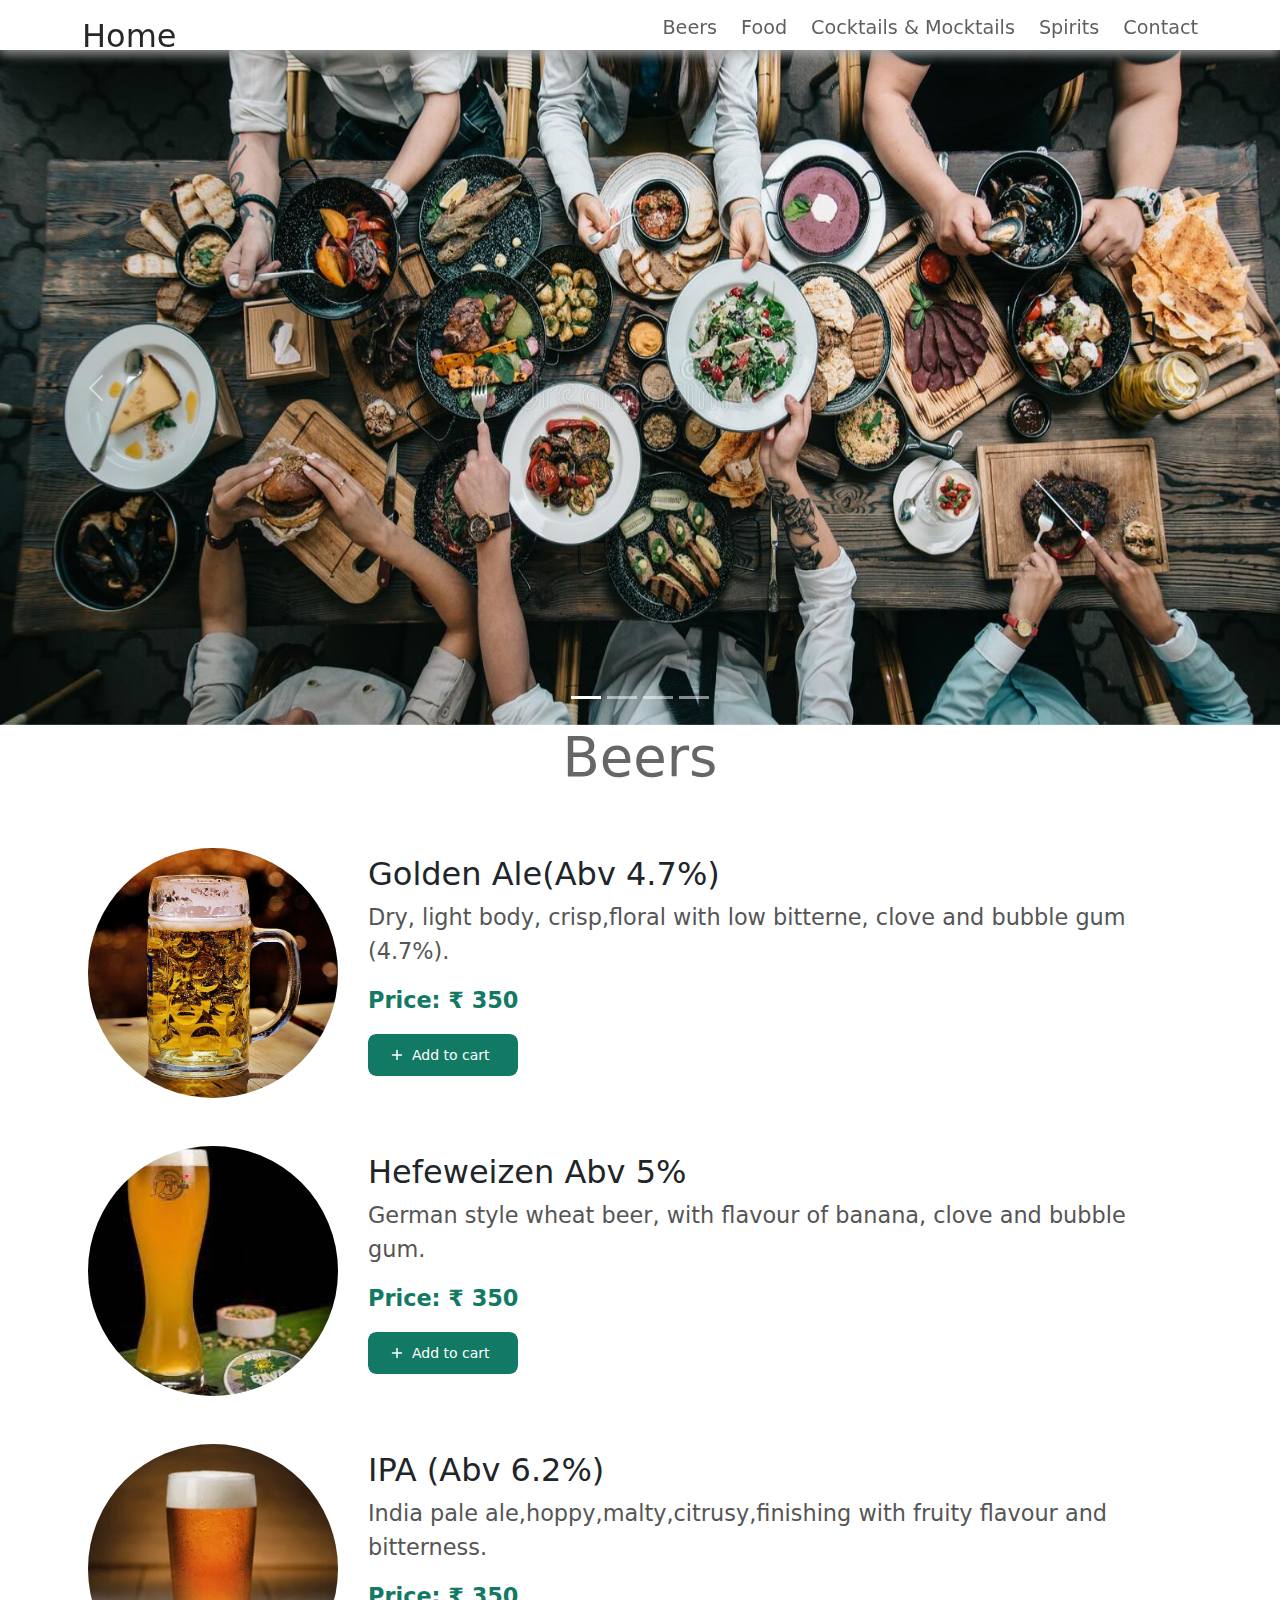
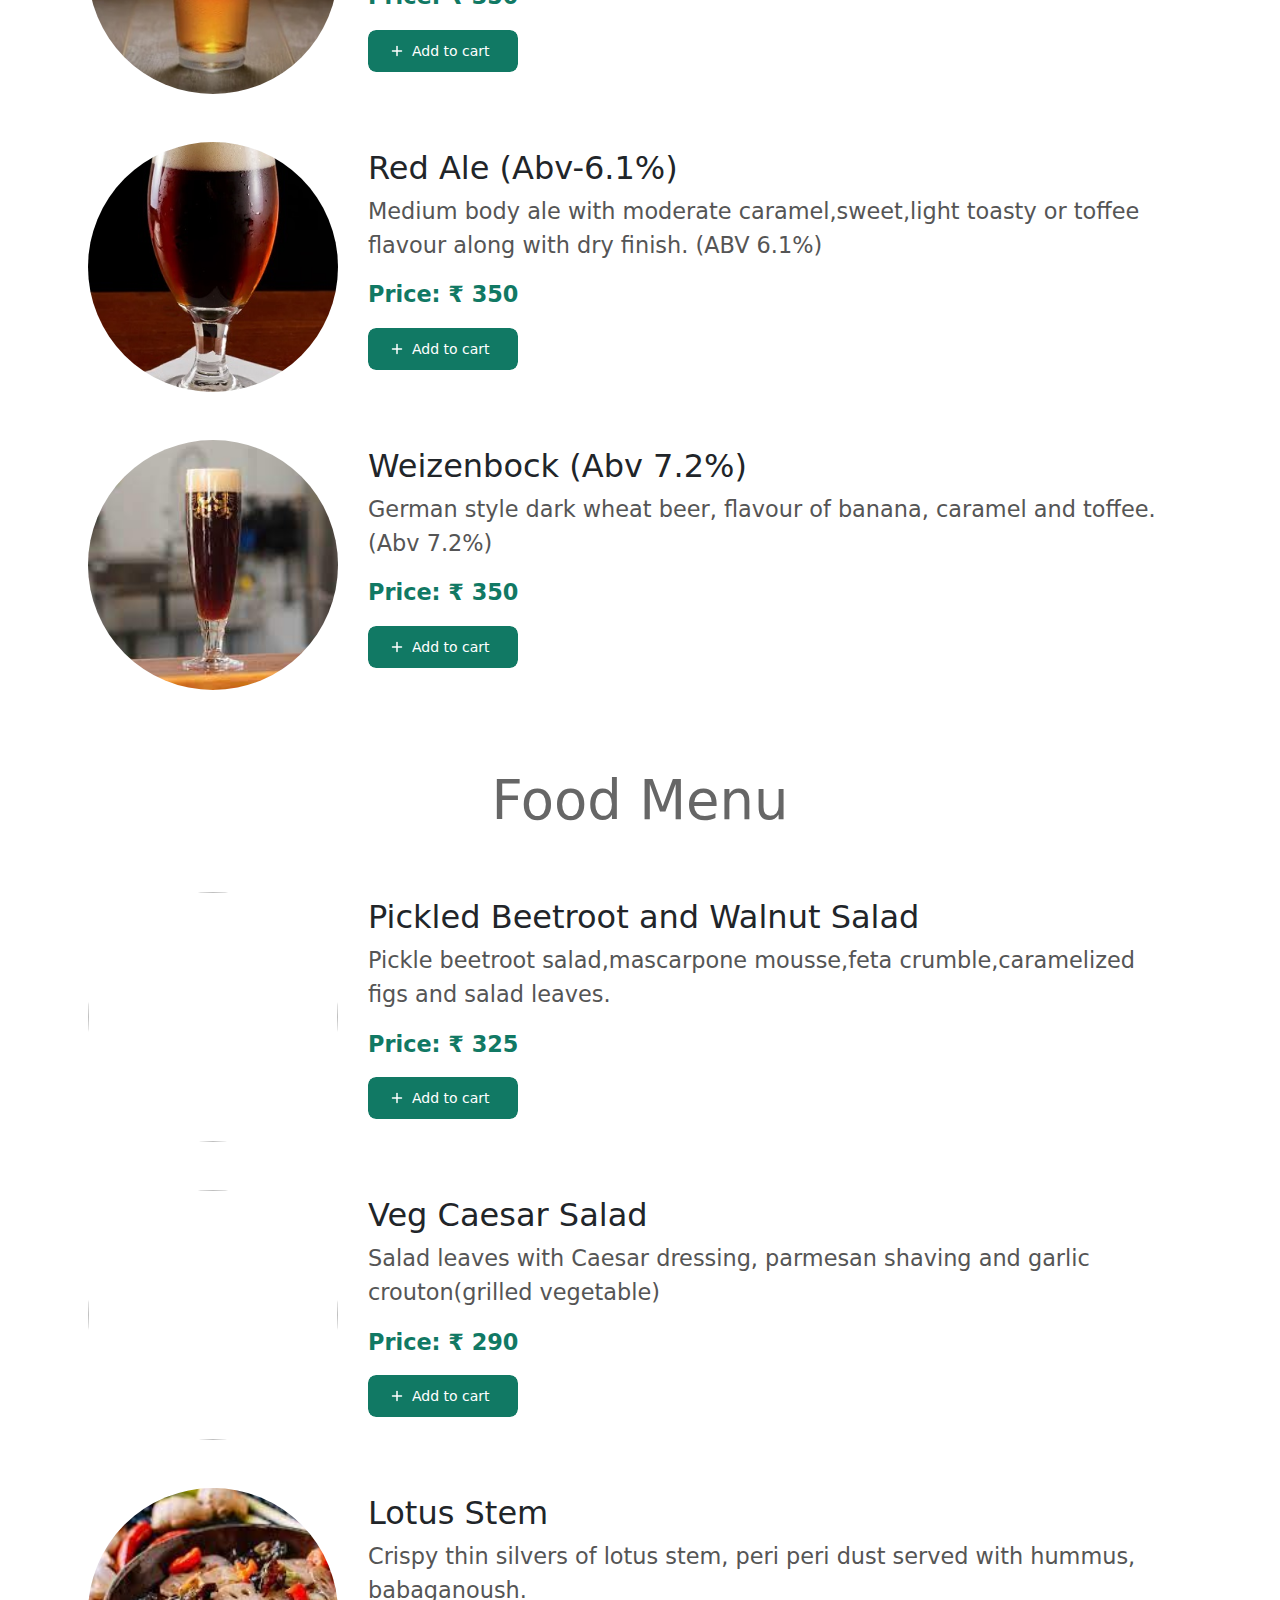
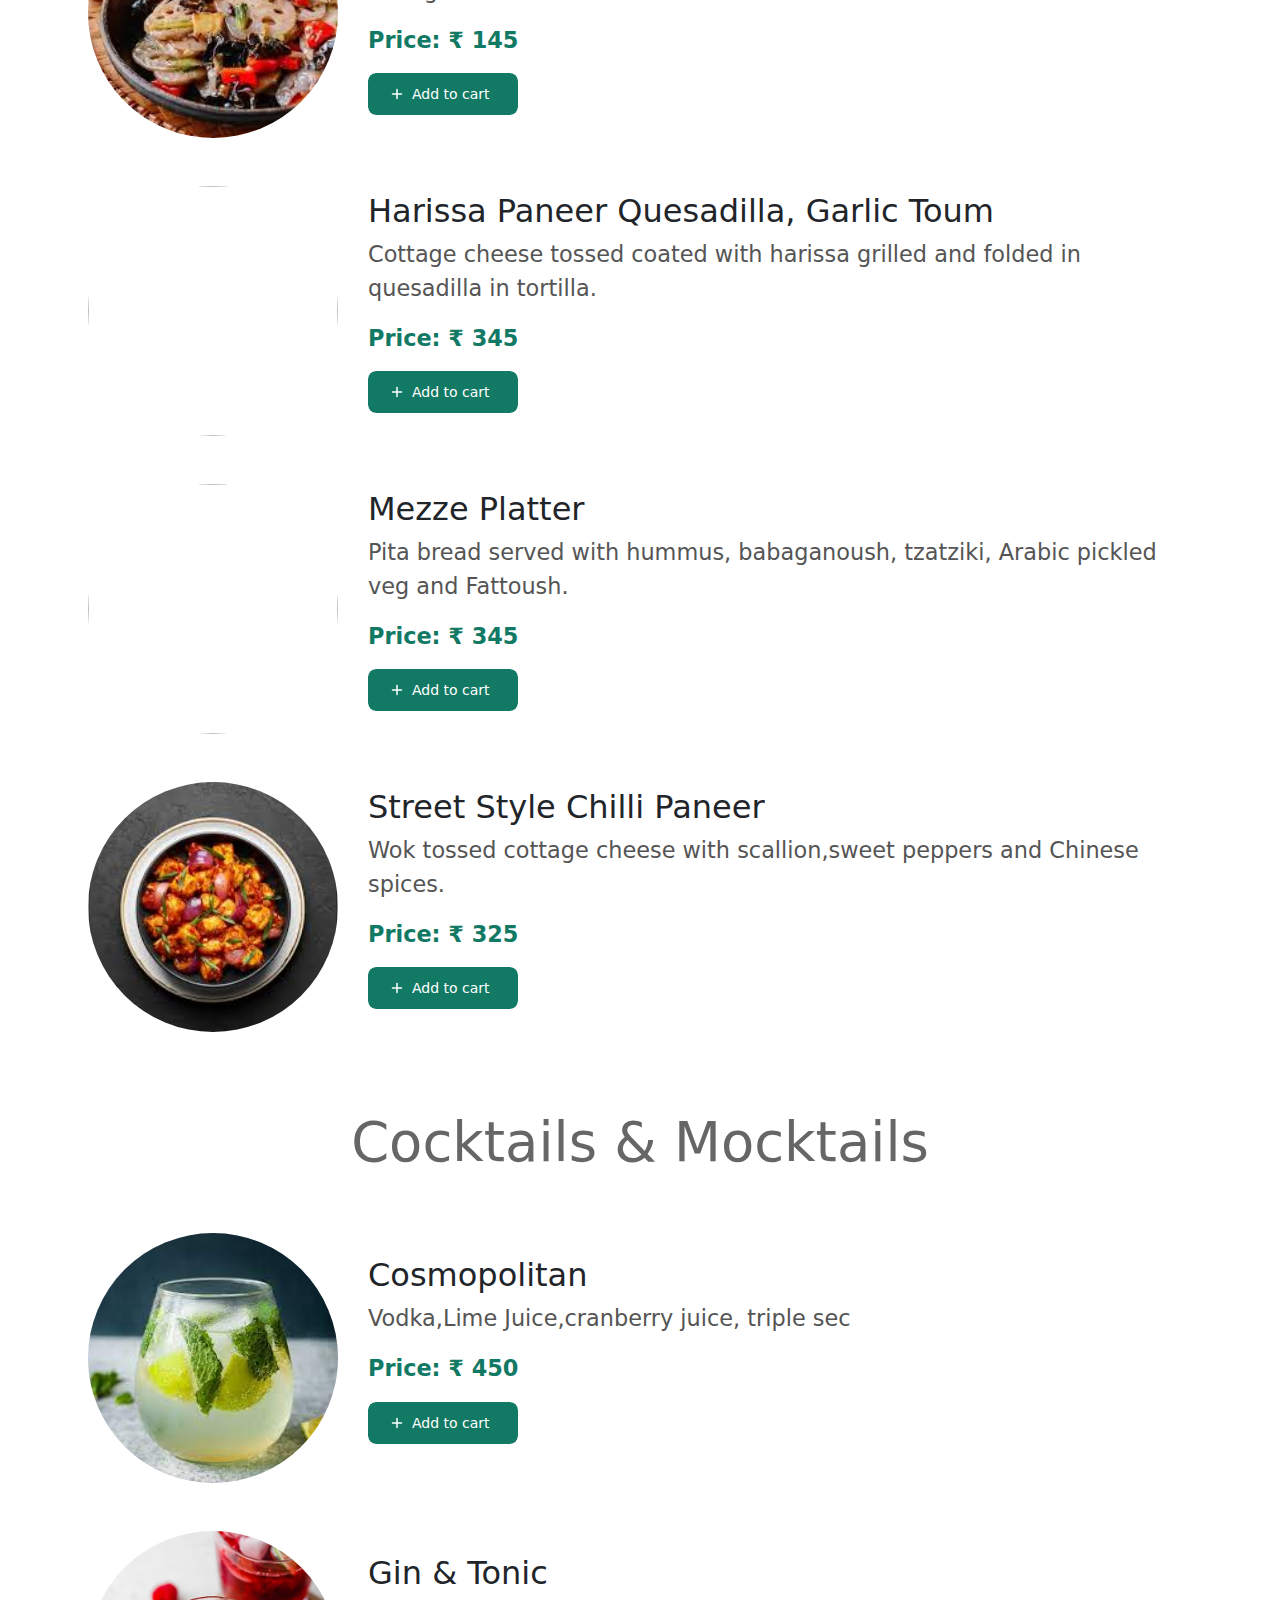
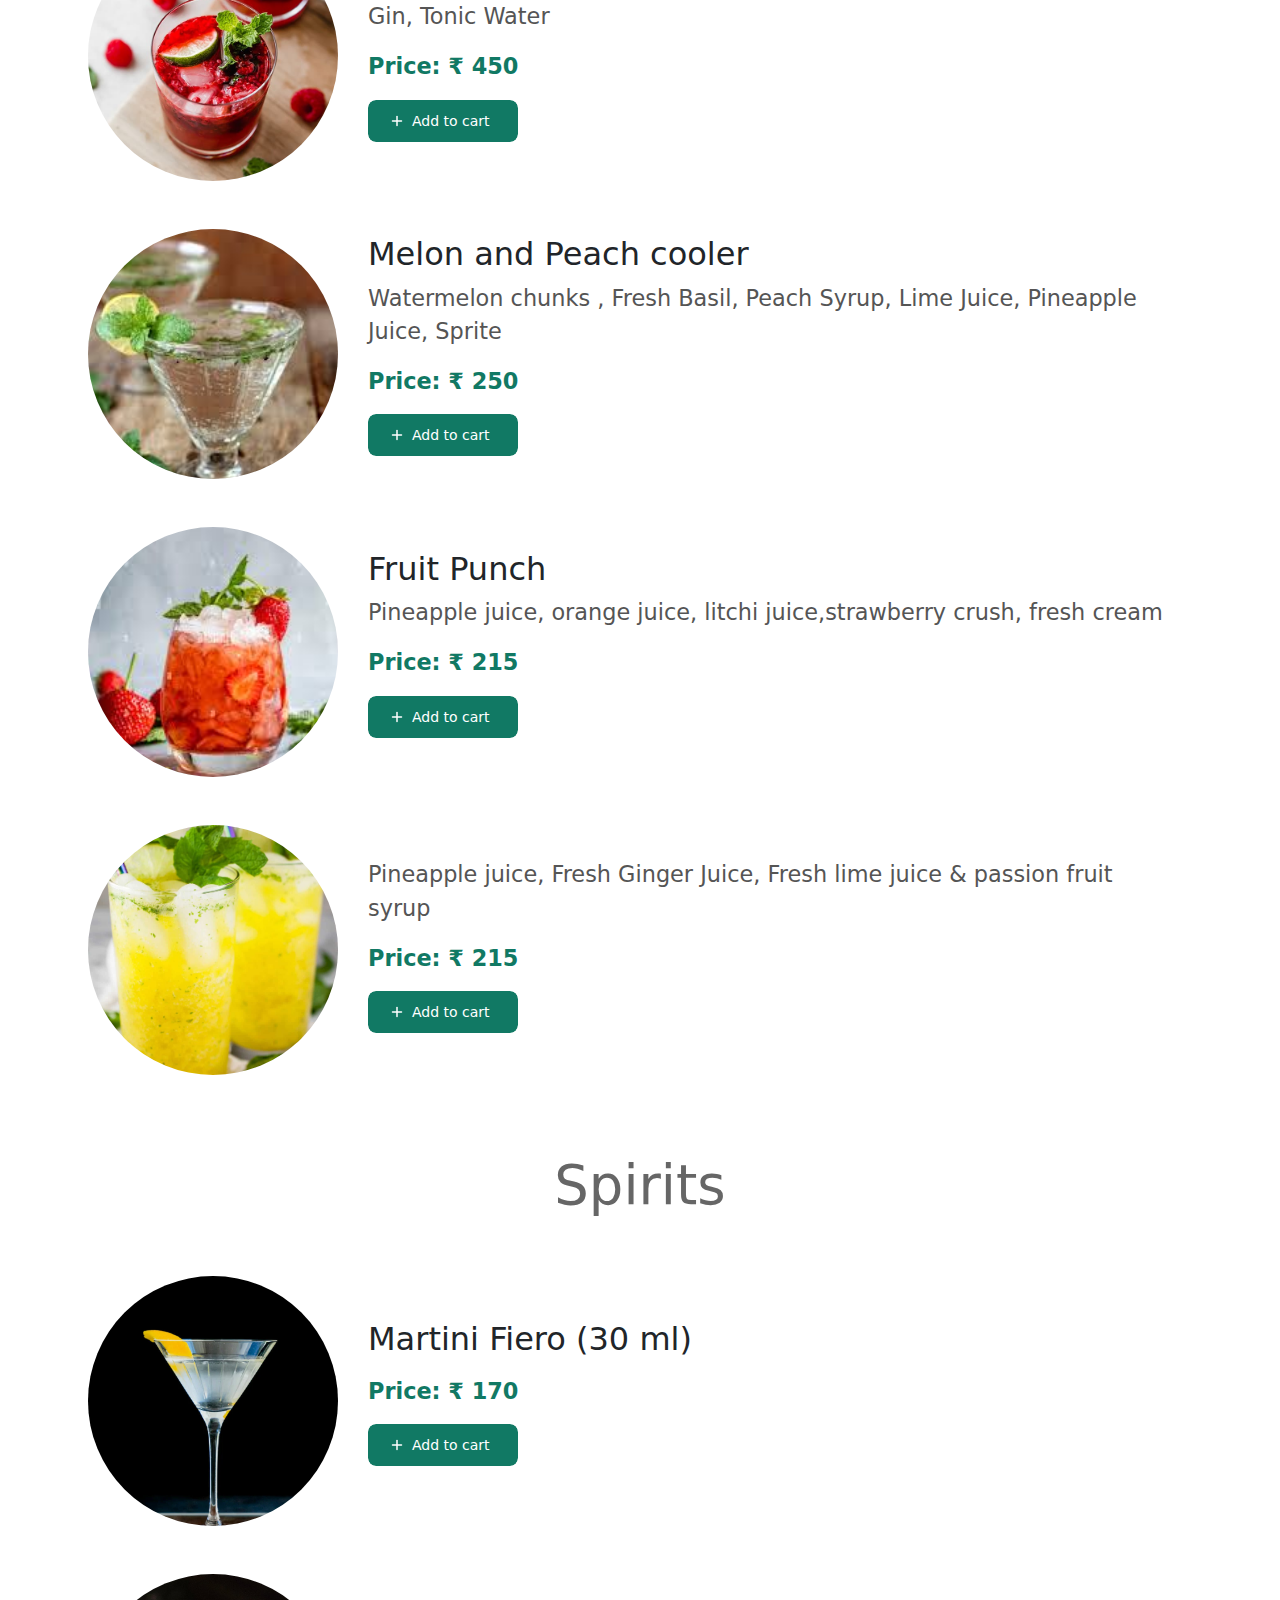
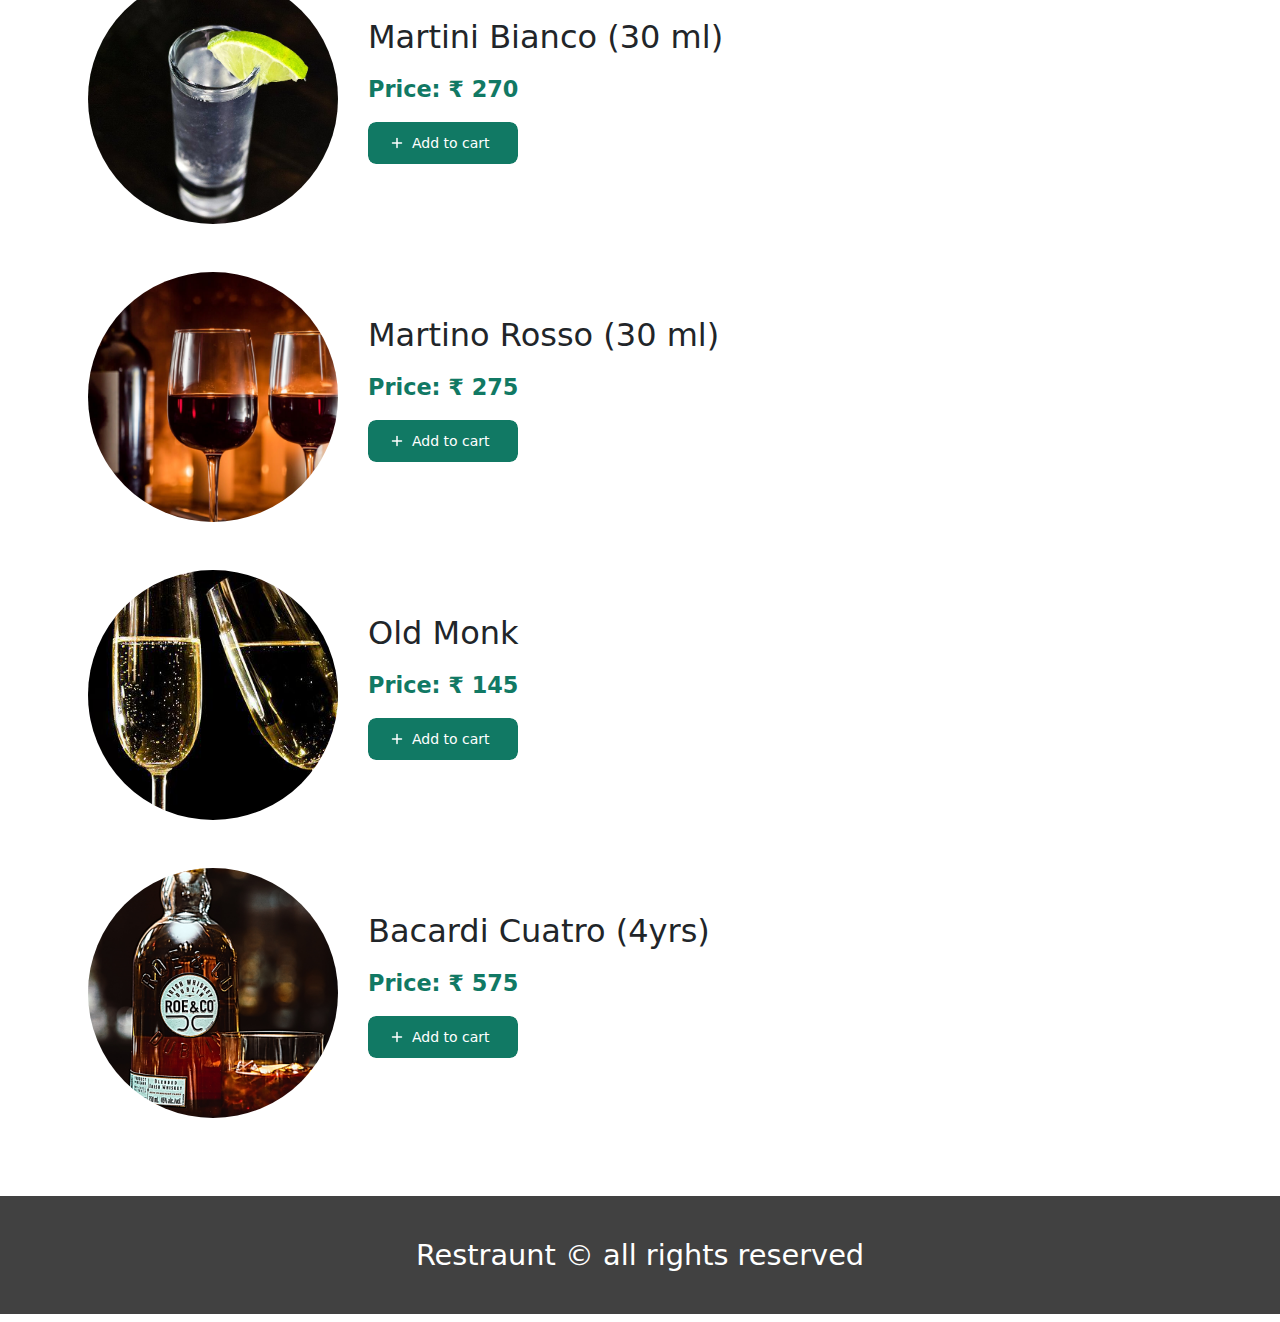
==== commit d8e90935: "Add files via upload" ====
--- a/index.html
+++ b/index.html
@@ -252,7 +252,7 @@
                 </div>
                 <div class="food-menu-item">
                     <div class="food-img">
-                        <img src="https://i.postimg.cc/8zbCtYkF/food-menu3.jpg" alt="" />
+                        <img src="lotusstem.jpg" alt="" />
                     </div>
                     <div class="food-description" style="width:800px">
                         <h2 class="food-titile">Lotus Stem</h2>
@@ -324,7 +324,7 @@
                 </div>
                 <div class="food-menu-item">
                     <div class="food-img">
-                        <img src="https://i.postimg.cc/Jnxc8xQt/food-menu6.jpg" alt="" />
+                        <img src="chilipaneer.jpg" alt="" />
                     </div>
                     <div class="food-description" style="width:800px">
                         <h2 class="food-titile">Street Style Chilli Paneer</h2>
--- a/style.css
+++ b/style.css
@@ -484,3 +484,120 @@
   opacity: 1;
 }
 
+/*Add to Cart button*/
+.button {
+--background: #117964;
+--text: #fff;
+--cart: #fff;
+--tick: var(--background);
+position: relative;
+border: none;
+background: none;
+padding: 8px 28px;
+border-radius: 8px;
+-webkit-appearance: none;
+-webkit-tap-highlight-color: transparent;
+-webkit-mask-image: -webkit-radial-gradient(white, black);
+overflow: hidden;
+cursor: pointer;
+text-align: center;
+min-width: 144px;
+color: var(--text);
+background: var(--background);
+transform: scale(var(--scale, 1));
+transition: transform 0.4s cubic-bezier(0.36, 1.01, 0.32, 1.27);
+}
+.button:active {
+--scale: 0.95;
+}
+.button span {
+font-size: 14px;
+font-weight: 500;
+display: block;
+position: relative;
+padding-left: 24px;
+margin-left: -8px;
+line-height: 26px;
+transform: translateY(var(--span-y, 0));
+transition: transform 0.7s ease;
+}
+.button span:before, .button span:after {
+content: '';
+width: var(--w, 2px);
+height: var(--h, 14px);
+border-radius: 1px;
+position: absolute;
+left: var(--l, 8px);
+top: var(--t, 6px);
+background: currentColor;
+transform: scale(0.75) rotate(var(--icon-r, 0deg)) translateY(var(--icon-y, 0));
+transition: transform 0.65s ease 0.05s;
+}
+.button span:after {
+--w: 14px;
+--h: 2px;
+--l: 2px;
+--t: 12px;
+}
+.button .cart {
+position: absolute;
+left: 50%;
+top: 50%;
+margin: -13px 0 0 -18px;
+transform-origin: 12px 23px;
+transform: translateX(-120px) rotate(-18deg);
+}
+.button .cart:before, .button .cart:after {
+content: '';
+position: absolute;
+}
+.button .cart:before {
+width: 6px;
+height: 6px;
+border-radius: 50%;
+box-shadow: inset 0 0 0 2px var(--cart);
+bottom: 0;
+left: 9px;
+filter: drop-shadow(11px 0 0 var(--cart));
+}
+.button .cart:after {
+width: 16px;
+height: 9px;
+background: var(--cart);
+left: 9px;
+bottom: 7px;
+transform-origin: 50% 100%;
+transform: perspective(4px) rotateX(-6deg) scaleY(var(--fill, 0));
+transition: transform 1.2s ease var(--fill-d);
+}
+.button .cart svg {
+z-index: 1;
+width: 36px;
+height: 26px;
+display: block;
+position: relative;
+fill: none;
+stroke: var(--cart);
+stroke-width: 2px;
+stroke-linecap: round;
+stroke-linejoin: round;
+}
+.button .cart svg polyline:last-child {
+stroke: var(--tick);
+stroke-dasharray: 10px;
+stroke-dashoffset: var(--offset, 10px);
+transition: stroke-dashoffset 0.4s ease var(--offset-d);
+}
+.button.loading {
+--scale: 0.95;
+--span-y: -32px;
+--icon-r: 180deg;
+--fill: 1;
+--fill-d: 0.8s;
+--offset: 0;
+--offset-d: 1.73s;
+}
+.button.loading .cart {
+animation: cart 3.4s linear forwards 0.2s;
+}
+
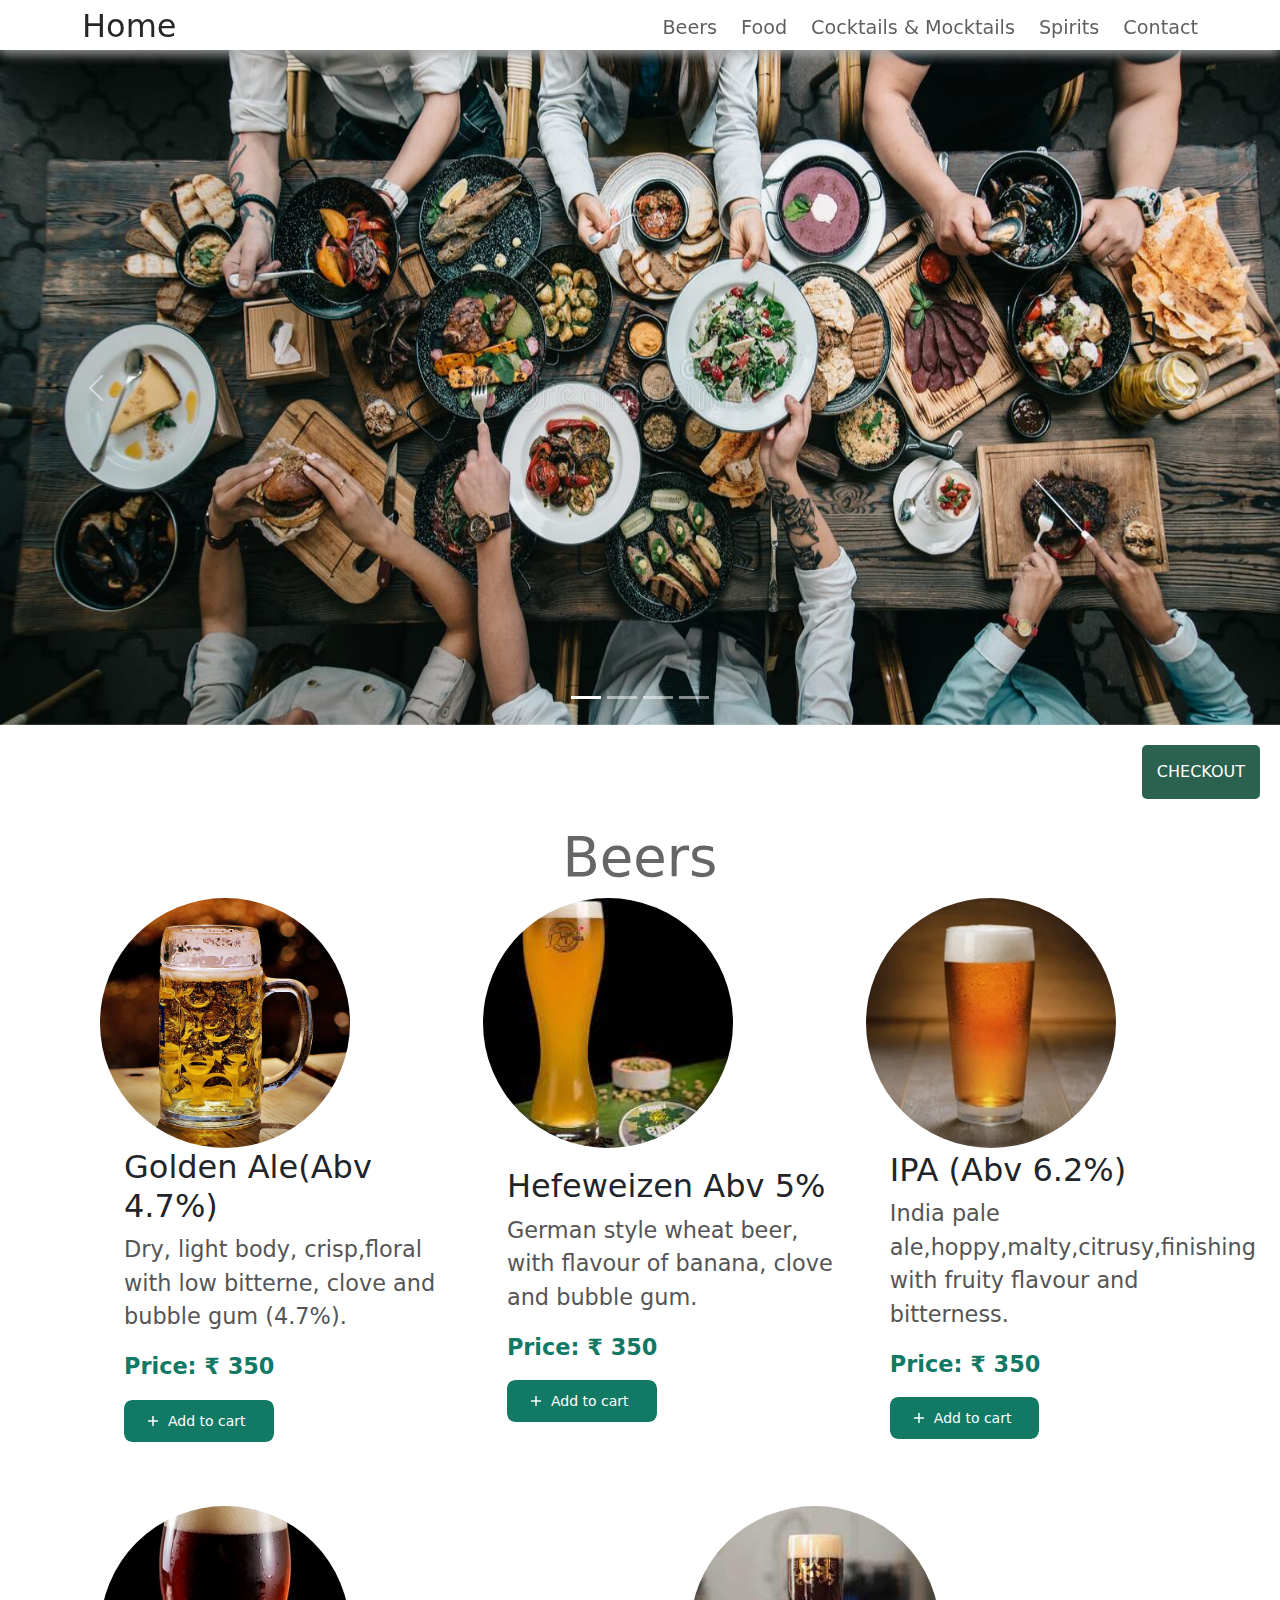
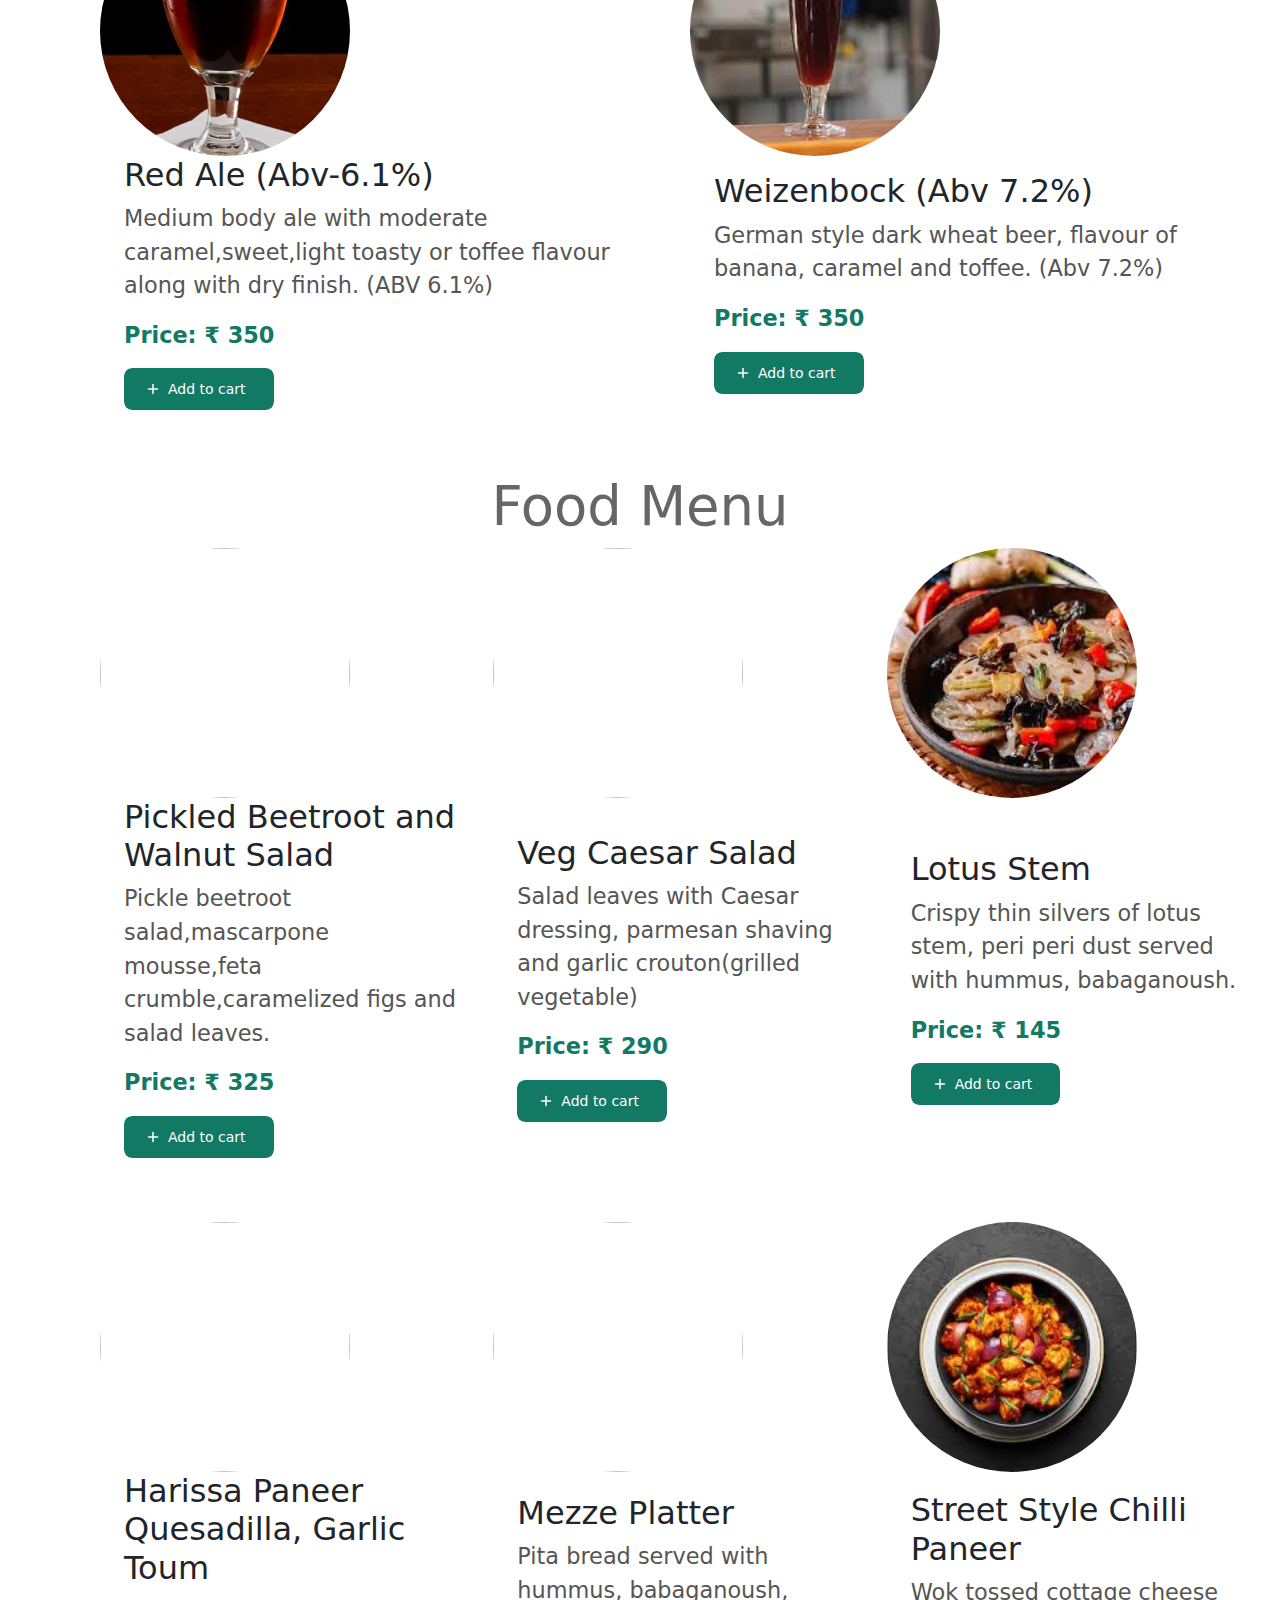
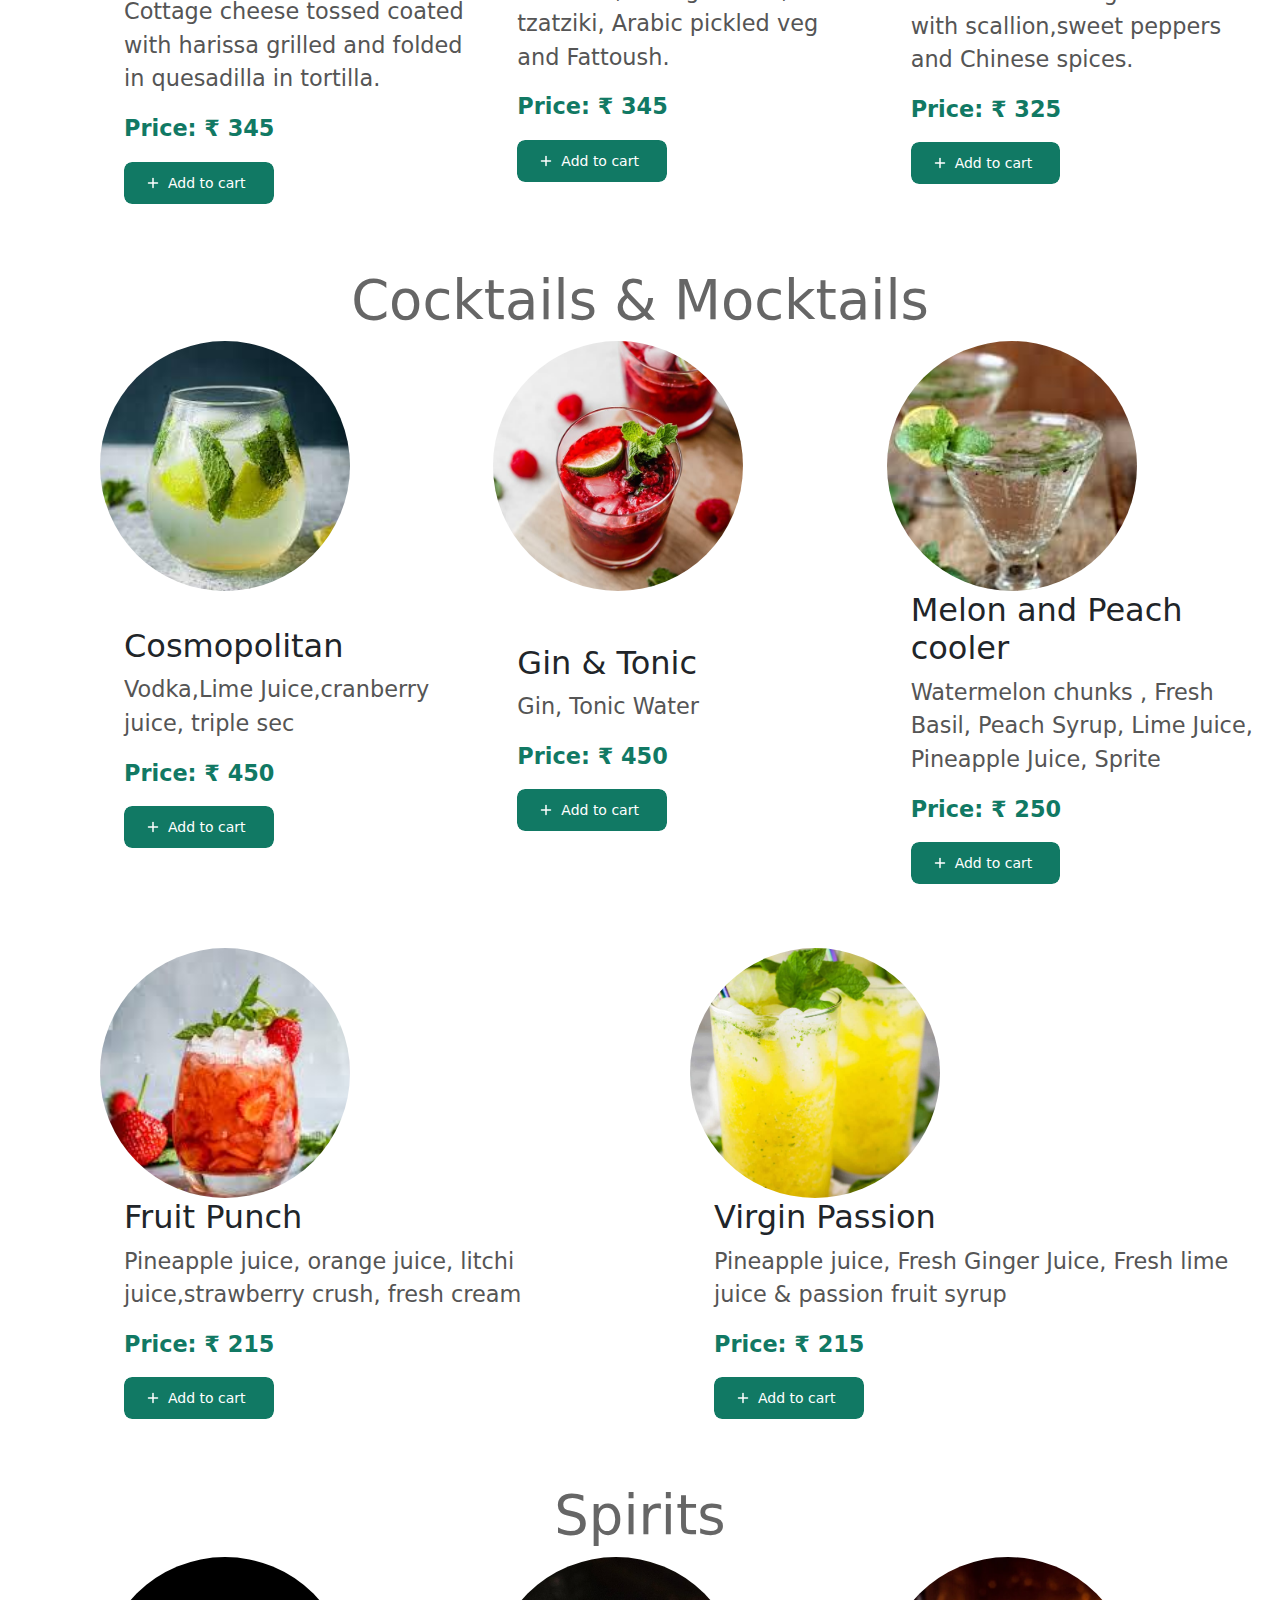
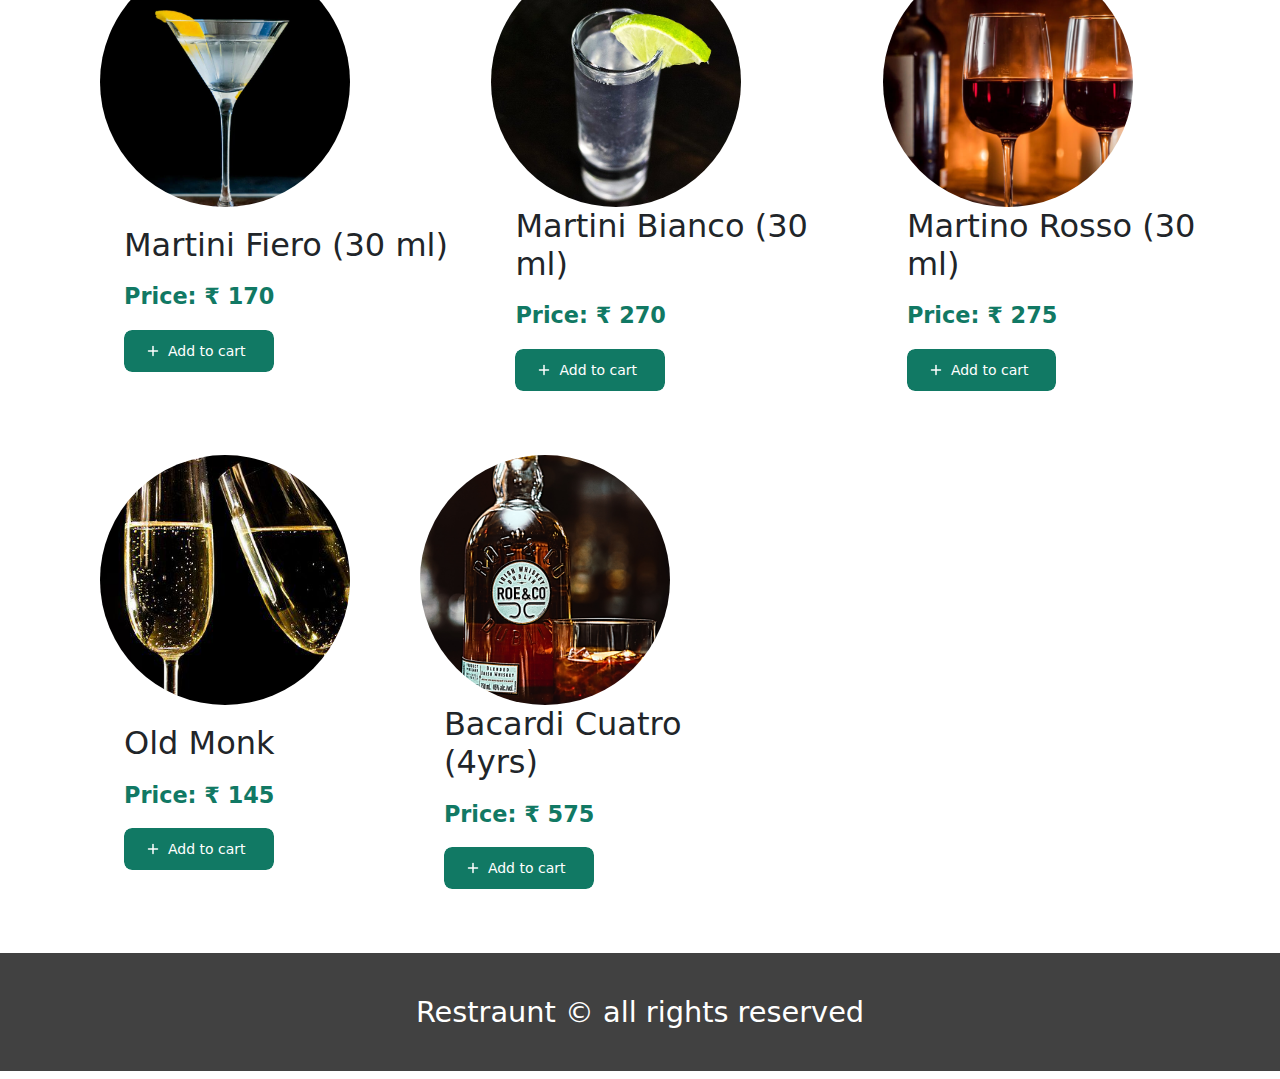
==== commit f45fd647: "Add files via upload" ====
--- a/index.html
+++ b/index.html
@@ -1,4 +1,4 @@
-<html >
+<html>
 
 <head>
     <meta charset="UTF-8" />
@@ -11,7 +11,7 @@
     <link rel="stylesheet" href="style.css" />
 
 
-    <link href="https://cdn.jsdelivr.net/npm/bootstrap@5.2.3/dist/css/bootstrap.min.css" rel="stylesheet"/>
+    <link href="https://cdn.jsdelivr.net/npm/bootstrap@5.2.3/dist/css/bootstrap.min.css" rel="stylesheet" />
     <script src="https://cdn.jsdelivr.net/npm/bootstrap@5.2.3/dist/js/bootstrap.bundle.min.js"></script>
 </head>
 
@@ -19,90 +19,94 @@
     <nav class="navbar">
         <div class="navbar-container container">
             <ul class="menu-items">
-              
+
                 <li><a href="#beer">Beers</a></li>
                 <li><a href="#food">Food</a></li>
                 <li><a href="#food-menu">Cocktails & Mocktails</a></li>
                 <li><a href="#spirits-menu">Spirits</a></li>
                 <li><a href="">Contact</a></li>
             </ul>
-            <h3 class="logo">Home</h3>
+            <h3 class="logo" style="margin-top: -20px;">Home</h3>
         </div>
     </nav>
 
 
-        <div id="demo" class="carousel slide" data-bs-ride="carousel">
-
-            
-            <div class="carousel-indicators">
-              <button type="button" data-bs-target="#demo" data-bs-slide-to="0" class="active"></button>
-              <button type="button" data-bs-target="#demo" data-bs-slide-to="1"></button>
-              <button type="button" data-bs-target="#demo" data-bs-slide-to="2"></button>
-              <button type="button" data-bs-target="#demo" data-bs-slide-to="3"></button>
-            </div>
-            
-            <!-- The slideshow/carousel -->
-            <div class="carousel-inner">
-              <div class="carousel-item active">
+    <div id="demo" class="carousel slide" data-bs-ride="carousel">
+
+
+        <div class="carousel-indicators">
+            <button type="button" data-bs-target="#demo" data-bs-slide-to="0" class="active"></button>
+            <button type="button" data-bs-target="#demo" data-bs-slide-to="1"></button>
+            <button type="button" data-bs-target="#demo" data-bs-slide-to="2"></button>
+            <button type="button" data-bs-target="#demo" data-bs-slide-to="3"></button>
+        </div>
+
+        <!-- The slideshow/carousel -->
+        <div class="carousel-inner">
+            <div class="carousel-item active">
                 <img src="cover.jpg" alt="Los Angeles" class="d-block" style="width:100vw ; height:75vh">
-              </div>
-              <div class="carousel-item">
+            </div>
+            <div class="carousel-item">
                 <img src="cover2.jpg" alt="Chicago" class="d-block" style="width:100vw; height:75vh">
-              </div>
-              <div class="carousel-item">
+            </div>
+            <div class="carousel-item">
                 <img src="C3.jpg" alt="New York" class="d-block" style="width:100vw; height:75vh">
-              </div>
-              <div class="carousel-item">
+            </div>
+            <div class="carousel-item">
                 <img src="C4.jpg" alt="New York" class="d-block" style="width:100vw; height:75vh">
-              </div>
-
-            </div>
-            
-            <!-- Left and right controls/icons -->
-            <button class="carousel-control-prev" type="button" data-bs-target="#demo" data-bs-slide="prev">
-              <span class="carousel-control-prev-icon"></span>
-            </button>
-            <button class="carousel-control-next" type="button" data-bs-target="#demo" data-bs-slide="next">
-              <span class="carousel-control-next-icon"></span>
-            </button>
-          </div>
+            </div>
+
+        </div>
+
+        <!-- Left and right controls/icons -->
+        <button class="carousel-control-prev" type="button" data-bs-target="#demo" data-bs-slide="prev">
+            <span class="carousel-control-prev-icon"></span>
+        </button>
+        <button class="carousel-control-next" type="button" data-bs-target="#demo" data-bs-slide="next">
+            <span class="carousel-control-next-icon"></span>
+        </button>
+    </div>
 
     <!-- </section>  -->
-    
-
-    <section id="beer">
+    <a onclick="finalSum();" href="checkout.html" style="background-color: #2a614f; color:white; border: none; padding: 15px; border-radius: 5px; float: right;margin: 20px;
+    text-decoration: none;">
+        CHECKOUT
+    </a>
+
+    <section id="beer" style="margin-top: 100px; width: 100%;">
         <h2 class="food-menu-heading">Beers</h2>
-            <div class="food-menu-container container">
-                <div class="food-menu-item">
-                    <div class="food-img">
+        <div class="food-menu-container">
+            <div style="display: flex; flex-direction: row; margin-left: 100px;">
+                <div class="food-menu-item">
+                    <div class=" food-img">
                         <img src="beer1.jpg" alt="" />
                     </div>
-                    <div class="food-description" id="GA" style="width:800px" >
+                    <div class="food-description" id="1">
                         <h2 class="food-titile">Golden Ale(Abv 4.7%)</h2>
                         <p>
-                            Dry, light body, crisp,floral with low bitterne, clove and bubble gum (4.7%). 
+                            Dry, light body, crisp,floral with low bitterne, clove and bubble gum (4.7%).
                         </p>
                         <p class="food-price">Price: &#8377; 350</p>
                         <p>
-                            <!-- <button onclick="addToCartFun()">Add to Cart</button> -->
-                            <button class="button">
-                                <span>Add to cart</span>
-                                <div class="cart">
-                                <svg viewBox="0 0 36 26">
-                                <polyline points="1 2.5 6 2.5 10 18.5 25.5 18.5 28.5 7.5 7.5 7.5"></polyline>
-                                <polyline points="15 13.5 17 15.5 22 10.5"></polyline>
-                                </svg>
-                                </div>
-                                </button>
-                        </p>
-                    </div>
-                </div>
-    
+
+                            <button class="button" onclick="addToCart1('Golden Ale');">
+                                <span>Add to cart</span>
+                                <div class="cart">
+                                    <svg viewBox="0 0 36 26">
+                                        <polyline points="1 2.5 6 2.5 10 18.5 25.5 18.5 28.5 7.5 7.5 7.5"></polyline>
+                                        <polyline points="15 13.5 17 15.5 22 10.5"></polyline>
+                                    </svg>
+                                </div>
+                            </button>
+                        </p>
+                    </div>
+                </div>
+
                 <div class="food-menu-item">
                     <div class="food-img">
                         <img src="beer2.jpg" alt="error" />
                     </div>
-                    <div class="food-description" style="width:800px">
+                    <div class="food-description">
                         <h2 class="food-titile">Hefeweizen Abv 5%</h2>
                         <p>
                             German style wheat beer, with flavour of banana, clove and bubble gum.
@@ -110,15 +114,15 @@
                         <p class="food-price">Price: &#8377; 350</p>
                         <p>
                             <!-- <button onclick="addToCartFun()">Add to Cart</button> -->
-                            <button class="button">
-                                <span>Add to cart</span>
-                                <div class="cart">
-                                <svg viewBox="0 0 36 26">
-                                <polyline points="1 2.5 6 2.5 10 18.5 25.5 18.5 28.5 7.5 7.5 7.5"></polyline>
-                                <polyline points="15 13.5 17 15.5 22 10.5"></polyline>
-                                </svg>
-                                </div>
-                                </button>
+                            <button class="button" onclick="addToCart1('Hefeweizen');">
+                                <span>Add to cart</span>
+                                <div class="cart">
+                                    <svg viewBox="0 0 36 26">
+                                        <polyline points="1 2.5 6 2.5 10 18.5 25.5 18.5 28.5 7.5 7.5 7.5"></polyline>
+                                        <polyline points="15 13.5 17 15.5 22 10.5"></polyline>
+                                    </svg>
+                                </div>
+                            </button>
                         </p>
                     </div>
                 </div>
@@ -126,47 +130,50 @@
                     <div class="food-img">
                         <img src="beer3.jpg" alt="" />
                     </div>
-                    <div class="food-description" style="width:800px">
+                    <div class="food-description">
                         <h2 class="food-titile">IPA (Abv 6.2%)</h2>
                         <p>
-                           India pale ale,hoppy,malty,citrusy,finishing with fruity flavour and bitterness.
+                            India pale ale,hoppy,malty,citrusy,finishing with fruity flavour and bitterness.
                         </p>
                         <p class="food-price">Price: &#8377; 350</p>
                         <p>
                             <!-- <button onclick="addToCartFun()">Add to Cart</button> -->
-                            <button class="button">
-                                <span>Add to cart</span>
-                                <div class="cart">
-                                <svg viewBox="0 0 36 26">
-                                <polyline points="1 2.5 6 2.5 10 18.5 25.5 18.5 28.5 7.5 7.5 7.5"></polyline>
-                                <polyline points="15 13.5 17 15.5 22 10.5"></polyline>
-                                </svg>
-                                </div>
-                                </button>
-                        </p>
-                    </div>
-                </div>
+                            <button class="button" onclick="addToCart1('IPA(6.2%)');">
+                                <span>Add to cart</span>
+                                <div class="cart">
+                                    <svg viewBox="0 0 36 26">
+                                        <polyline points="1 2.5 6 2.5 10 18.5 25.5 18.5 28.5 7.5 7.5 7.5"></polyline>
+                                        <polyline points="15 13.5 17 15.5 22 10.5"></polyline>
+                                    </svg>
+                                </div>
+                            </button>
+                        </p>
+                    </div>
+                </div>
+            </div>
+            <div style="display: flex; flex-direction: row; margin-left: 100px;">
                 <div class="food-menu-item">
                     <div class="food-img">
                         <img src="beer4.jpg" alt="" />
                     </div>
-                    <div class="food-description" style="width:800px">
+                    <div class="food-description">
                         <h2 class="food-titile">Red Ale (Abv-6.1%)</h2>
                         <p>
-                            Medium body ale with moderate caramel,sweet,light toasty or toffee flavour along with dry finish. (ABV 6.1%)                            
+                            Medium body ale with moderate caramel,sweet,light toasty or toffee flavour along with dry
+                            finish. (ABV 6.1%)
                         </p>
                         <p class="food-price">Price: &#8377; 350</p>
                         <p>
                             <!-- <button onclick="addToCartFun()">Add to Cart</button> -->
-                            <button class="button">
-                                <span>Add to cart</span>
-                                <div class="cart">
-                                <svg viewBox="0 0 36 26">
-                                <polyline points="1 2.5 6 2.5 10 18.5 25.5 18.5 28.5 7.5 7.5 7.5"></polyline>
-                                <polyline points="15 13.5 17 15.5 22 10.5"></polyline>
-                                </svg>
-                                </div>
-                                </button>
+                            <button class="button" onclick="addToCart1('Red Ale');">
+                                <span>Add to cart</span>
+                                <div class="cart">
+                                    <svg viewBox="0 0 36 26">
+                                        <polyline points="1 2.5 6 2.5 10 18.5 25.5 18.5 28.5 7.5 7.5 7.5"></polyline>
+                                        <polyline points="15 13.5 17 15.5 22 10.5"></polyline>
+                                    </svg>
+                                </div>
+                            </button>
                         </p>
                     </div>
                 </div>
@@ -174,7 +181,7 @@
                     <div class="food-img">
                         <img src="beer5.jpg" alt="" />
                     </div>
-                    <div class="food-description" style="width:800px">
+                    <div class="food-description">
                         <h2 class="food-titile">Weizenbock (Abv 7.2%)</h2>
                         <p>
                             German style dark wheat beer, flavour of banana, caramel and toffee. (Abv 7.2%)
@@ -182,30 +189,32 @@
                         <p class="food-price">Price: &#8377; 350</p>
                         <p>
                             <!-- <button onclick="addToCartFun()">Add to Cart</button> -->
-                            <button class="button">
-                                <span>Add to cart</span>
-                                <div class="cart">
-                                <svg viewBox="0 0 36 26">
-                                <polyline points="1 2.5 6 2.5 10 18.5 25.5 18.5 28.5 7.5 7.5 7.5"></polyline>
-                                <polyline points="15 13.5 17 15.5 22 10.5"></polyline>
-                                </svg>
-                                </div>
-                                </button>
-                        </p>
-                    </div>
-                </div>
-            
-            </div>
+                            <button class="button" onclick="addToCart1('Weizenbock');">
+                                <span>Add to cart</span>
+                                <div class="cart">
+                                    <svg viewBox="0 0 36 26">
+                                        <polyline points="1 2.5 6 2.5 10 18.5 25.5 18.5 28.5 7.5 7.5 7.5"></polyline>
+                                        <polyline points="15 13.5 17 15.5 22 10.5"></polyline>
+                                    </svg>
+                                </div>
+                            </button>
+                        </p>
+                    </div>
+                </div>
+            </div>
+
+        </div>
     </section>
     <section id="food">
-       
-            <h2 class="food-menu-heading">Food Menu</h2>
-            <div class="food-menu-container container">
+
+        <h2 class="food-menu-heading">Food Menu</h2>
+        <div class="food-menu-container">
+            <div style="display: flex; flex-direction: row; margin-left: 100px;">
                 <div class="food-menu-item">
                     <div class="food-img">
                         <img src="https://i.postimg.cc/wTLMsvSQ/food-menu1.jpg" alt="" />
                     </div>
-                    <div class="food-description" style="width:800px">
+                    <div class="food-description">
                         <h2 class="food-titile">Pickled Beetroot and Walnut Salad</h2>
                         <p>
                             Pickle beetroot salad,mascarpone mousse,feta crumble,caramelized figs and salad leaves.
@@ -213,24 +222,24 @@
                         <p class="food-price">Price: &#8377; 325</p>
                         <p>
                             <!-- <button onclick="addToCartFun()">Add to Cart</button> -->
-                            <button class="button">
-                                <span>Add to cart</span>
-                                <div class="cart">
-                                <svg viewBox="0 0 36 26">
-                                <polyline points="1 2.5 6 2.5 10 18.5 25.5 18.5 28.5 7.5 7.5 7.5"></polyline>
-                                <polyline points="15 13.5 17 15.5 22 10.5"></polyline>
-                                </svg>
-                                </div>
-                                </button>
-                        </p>
-                    </div>
-                </div>
-    
+                            <button class="button" onclick="addToCart1('Pickled Beetroot Walnut Salad');">
+                                <span>Add to cart</span>
+                                <div class="cart">
+                                    <svg viewBox="0 0 36 26">
+                                        <polyline points="1 2.5 6 2.5 10 18.5 25.5 18.5 28.5 7.5 7.5 7.5"></polyline>
+                                        <polyline points="15 13.5 17 15.5 22 10.5"></polyline>
+                                    </svg>
+                                </div>
+                            </button>
+                        </p>
+                    </div>
+                </div>
+
                 <div class="food-menu-item">
                     <div class="food-img">
                         <img src="https://i.postimg.cc/sgzXPzzd/food-menu2.jpg" alt="error" />
                     </div>
-                    <div class="food-description" style="width:800px">
+                    <div class="food-description">
                         <h2 class="food-titile">Veg Caesar Salad</h2>
                         <p>
                             Salad leaves with Caesar dressing, parmesan shaving and garlic crouton(grilled vegetable)
@@ -238,15 +247,15 @@
                         <p class="food-price">Price: &#8377; 290</p>
                         <p>
                             <!-- <button onclick="addToCartFun()">Add to Cart</button> -->
-                            <button class="button">
-                                <span>Add to cart</span>
-                                <div class="cart">
-                                <svg viewBox="0 0 36 26">
-                                <polyline points="1 2.5 6 2.5 10 18.5 25.5 18.5 28.5 7.5 7.5 7.5"></polyline>
-                                <polyline points="15 13.5 17 15.5 22 10.5"></polyline>
-                                </svg>
-                                </div>
-                                </button>
+                            <button class="button" onclick="addToCart1('Veg Caesar Salad');">
+                                <span>Add to cart</span>
+                                <div class="cart">
+                                    <svg viewBox="0 0 36 26">
+                                        <polyline points="1 2.5 6 2.5 10 18.5 25.5 18.5 28.5 7.5 7.5 7.5"></polyline>
+                                        <polyline points="15 13.5 17 15.5 22 10.5"></polyline>
+                                    </svg>
+                                </div>
+                            </button>
                         </p>
                     </div>
                 </div>
@@ -254,7 +263,7 @@
                     <div class="food-img">
                         <img src="lotusstem.jpg" alt="" />
                     </div>
-                    <div class="food-description" style="width:800px">
+                    <div class="food-description">
                         <h2 class="food-titile">Lotus Stem</h2>
                         <p>
                             Crispy thin silvers of lotus stem, peri peri dust served with hummus, babaganoush.
@@ -262,23 +271,25 @@
                         <p class="food-price">Price: &#8377; 145</p>
                         <p>
                             <!-- <button onclick="addToCartFun()">Add to Cart</button> -->
-                            <button class="button">
-                                <span>Add to cart</span>
-                                <div class="cart">
-                                <svg viewBox="0 0 36 26">
-                                <polyline points="1 2.5 6 2.5 10 18.5 25.5 18.5 28.5 7.5 7.5 7.5"></polyline>
-                                <polyline points="15 13.5 17 15.5 22 10.5"></polyline>
-                                </svg>
-                                </div>
-                                </button>
-                        </p>
-                    </div>
-                </div>
+                            <button class="button" onclick="addToCart1('Lotus Stem');">
+                                <span>Add to cart</span>
+                                <div class="cart">
+                                    <svg viewBox="0 0 36 26">
+                                        <polyline points="1 2.5 6 2.5 10 18.5 25.5 18.5 28.5 7.5 7.5 7.5"></polyline>
+                                        <polyline points="15 13.5 17 15.5 22 10.5"></polyline>
+                                    </svg>
+                                </div>
+                            </button>
+                        </p>
+                    </div>
+                </div>
+            </div>
+            <div style="display: flex; flex-direction: row; margin-left: 100px;">
                 <div class="food-menu-item">
                     <div class="food-img">
                         <img src="https://i.postimg.cc/Yq98p5Z7/food-menu4.jpg" alt="" />
                     </div>
-                    <div class="food-description" style="width:800px">
+                    <div class="food-description">
                         <h2 class="food-titile">Harissa Paneer Quesadilla, Garlic Toum</h2>
                         <p>
                             Cottage cheese tossed coated with harissa grilled and folded in quesadilla in tortilla.
@@ -286,15 +297,15 @@
                         <p class="food-price">Price: &#8377; 345</p>
                         <p>
                             <!-- <button onclick="addToCartFun()">Add to Cart</button> -->
-                            <button class="button">
-                                <span>Add to cart</span>
-                                <div class="cart">
-                                <svg viewBox="0 0 36 26">
-                                <polyline points="1 2.5 6 2.5 10 18.5 25.5 18.5 28.5 7.5 7.5 7.5"></polyline>
-                                <polyline points="15 13.5 17 15.5 22 10.5"></polyline>
-                                </svg>
-                                </div>
-                                </button>
+                            <button class="button" onclick="addToCart1('Paneer Quesadilla');">
+                                <span>Add to cart</span>
+                                <div class="cart">
+                                    <svg viewBox="0 0 36 26">
+                                        <polyline points="1 2.5 6 2.5 10 18.5 25.5 18.5 28.5 7.5 7.5 7.5"></polyline>
+                                        <polyline points="15 13.5 17 15.5 22 10.5"></polyline>
+                                    </svg>
+                                </div>
+                            </button>
                         </p>
                     </div>
                 </div>
@@ -302,7 +313,7 @@
                     <div class="food-img">
                         <img src="https://i.postimg.cc/KYnDqxkP/food-menu5.jpg" alt="" />
                     </div>
-                    <div class="food-description" style="width:800px">
+                    <div class="food-description">
                         <h2 class="food-titile">Mezze Platter</h2>
                         <p>
                             Pita bread served with hummus, babaganoush, tzatziki, Arabic pickled veg and Fattoush.
@@ -310,15 +321,15 @@
                         <p class="food-price">Price: &#8377; 345</p>
                         <p>
                             <!-- <button onclick="addToCartFun()">Add to Cart</button> -->
-                            <button class="button">
-                                <span>Add to cart</span>
-                                <div class="cart">
-                                <svg viewBox="0 0 36 26">
-                                <polyline points="1 2.5 6 2.5 10 18.5 25.5 18.5 28.5 7.5 7.5 7.5"></polyline>
-                                <polyline points="15 13.5 17 15.5 22 10.5"></polyline>
-                                </svg>
-                                </div>
-                                </button>
+                            <button class="button" onclick="addToCart1('Mezze Platter');">
+                                <span>Add to cart</span>
+                                <div class="cart">
+                                    <svg viewBox="0 0 36 26">
+                                        <polyline points="1 2.5 6 2.5 10 18.5 25.5 18.5 28.5 7.5 7.5 7.5"></polyline>
+                                        <polyline points="15 13.5 17 15.5 22 10.5"></polyline>
+                                    </svg>
+                                </div>
+                            </button>
                         </p>
                     </div>
                 </div>
@@ -326,7 +337,7 @@
                     <div class="food-img">
                         <img src="chilipaneer.jpg" alt="" />
                     </div>
-                    <div class="food-description" style="width:800px">
+                    <div class="food-description">
                         <h2 class="food-titile">Street Style Chilli Paneer</h2>
                         <p>
                             Wok tossed cottage cheese with scallion,sweet peppers and Chinese spices.
@@ -334,284 +345,416 @@
                         <p class="food-price">Price: &#8377; 325</p>
                         <p>
                             <!-- <button onclick="addToCartFun()">Add to Cart</button> -->
-                            <button class="button">
-                                <span>Add to cart</span>
-                                <div class="cart">
-                                <svg viewBox="0 0 36 26">
-                                <polyline points="1 2.5 6 2.5 10 18.5 25.5 18.5 28.5 7.5 7.5 7.5"></polyline>
-                                <polyline points="15 13.5 17 15.5 22 10.5"></polyline>
-                                </svg>
-                                </div>
-                                </button>
-                        </p>
-                    </div>
-                </div>
-            </div>
-   
+                            <button class="button" onclick="addToCart1('Chilli Paneer');">
+                                <span>Add to cart</span>
+                                <div class="cart">
+                                    <svg viewBox="0 0 36 26">
+                                        <polyline points="1 2.5 6 2.5 10 18.5 25.5 18.5 28.5 7.5 7.5 7.5"></polyline>
+                                        <polyline points="15 13.5 17 15.5 22 10.5"></polyline>
+                                    </svg>
+                                </div>
+                            </button>
+                        </p>
+                    </div>
+                </div>
+            </div>
+        </div>
+
     </section>
     <section id="food-menu">
         <h2 class="food-menu-heading">Cocktails & Mocktails</h2>
-        <div class="food-menu-container container">
-            <div class="food-menu-item">
-                <div class="food-img">
-                    <img src="cocktail1.jpg" alt="" />
-                </div>
-                 <div class="food-description"  style="width:800px"> 
-                    <h2 class="food-titile">Cosmopolitan</h2>
-                    <p>
-                        Vodka,Lime Juice,cranberry juice, triple sec
-                    </p>
-                    <p class="food-price">Price: &#8377; 450</p>
-                    <p>
-                        <!-- <button onclick="addToCartFun()">Add to Cart</button> -->
-                        <button class="button">
-                            <span>Add to cart</span>
-                            <div class="cart">
-                            <svg viewBox="0 0 36 26">
-                            <polyline points="1 2.5 6 2.5 10 18.5 25.5 18.5 28.5 7.5 7.5 7.5"></polyline>
-                            <polyline points="15 13.5 17 15.5 22 10.5"></polyline>
-                            </svg>
-                            </div>
-                            </button>
-                    </p>
-                 </div> 
-            </div>
-
-            <div class="food-menu-item">
-                <div class="food-img">
-                    <img src="cocktail2.jpg" alt="error" />
-                </div>
-                <div class="food-description" style="width:800px">
-                    <h2 class="food-titile">Gin & Tonic</h2>
-                    <p>
-                        Gin, Tonic Water
-                    </p>
-                    <p class="food-price">Price: &#8377; 450</p>
-                    <p>
-                        <!-- <button onclick="addToCartFun()">Add to Cart</button> -->
-                        <button class="button">
-                            <span>Add to cart</span>
-                            <div class="cart">
-                            <svg viewBox="0 0 36 26">
-                            <polyline points="1 2.5 6 2.5 10 18.5 25.5 18.5 28.5 7.5 7.5 7.5"></polyline>
-                            <polyline points="15 13.5 17 15.5 22 10.5"></polyline>
-                            </svg>
-                            </div>
-                            </button>
-                    </p>
-                </div>
-            </div>
-            <div class="food-menu-item">
-                <div class="food-img">
-                    <img src="cocktail3.jpg" alt="" />
-                </div>
-                <div class="food-description" style="width:800px">
-                    <h2 class="food-titile">Melon and Peach cooler</h2>
-                    <p>
-                        Watermelon chunks , Fresh Basil, Peach Syrup, Lime Juice, Pineapple Juice, Sprite
-                    </p>
-                    <p class="food-price">Price: &#8377; 250</p>
-                    <p>
-                        <!-- <button onclick="addToCartFun()">Add to Cart</button> -->
-                        <button class="button">
-                            <span>Add to cart</span>
-                            <div class="cart">
-                            <svg viewBox="0 0 36 26">
-                            <polyline points="1 2.5 6 2.5 10 18.5 25.5 18.5 28.5 7.5 7.5 7.5"></polyline>
-                            <polyline points="15 13.5 17 15.5 22 10.5"></polyline>
-                            </svg>
-                            </div>
-                            </button>
-                    </p>
-                </div>
-            </div>
-            <div class="food-menu-item">
-                <div class="food-img">
-                    <img src="cocktail4.jpg" alt="" />
-                </div>
-                <div class="food-description" style="width:800px">
-                    <h2 class="food-titile">Fruit Punch</h2>
-                    <p>
-                        Pineapple juice, orange juice, litchi juice,strawberry crush, fresh cream
-                    </p>
-                    <p class="food-price">Price: &#8377; 215</p>
-                    <p>
-                        <!-- <button onclick="addToCartFun()">Add to Cart</button> -->
-                        <button class="button">
-                            <span>Add to cart</span>
-                            <div class="cart">
-                            <svg viewBox="0 0 36 26">
-                            <polyline points="1 2.5 6 2.5 10 18.5 25.5 18.5 28.5 7.5 7.5 7.5"></polyline>
-                            <polyline points="15 13.5 17 15.5 22 10.5"></polyline>
-                            </svg>
-                            </div>
-                            </button>
-                    </p>
-                </div>
-            </div>
-            <div class="food-menu-item">
-                <div class="food-img">
-                    <img src="cocktial5.jpg" alt="" />
-                </div>
-                <div class="food-description" style="width:800px">
-                    <h2 class="food-titile"Virgin Passion></h2>
-                    <p>
-                        Pineapple juice, Fresh Ginger Juice, Fresh lime juice & passion fruit syrup
-                    </p>
-                    <p class="food-price">Price: &#8377; 215</p>
-                    <p>
-                        <!-- <button onclick="addToCartFun()">Add to Cart</button> -->
-                        <button class="button">
-                            <span>Add to cart</span>
-                            <div class="cart">
-                            <svg viewBox="0 0 36 26">
-                            <polyline points="1 2.5 6 2.5 10 18.5 25.5 18.5 28.5 7.5 7.5 7.5"></polyline>
-                            <polyline points="15 13.5 17 15.5 22 10.5"></polyline>
-                            </svg>
-                            </div>
-                            </button>
-                    </p>
-                </div>
-            </div>
-           
+        <div class="food-menu-container">
+            <div style="display: flex; flex-direction: row; margin-left: 100px;">
+                <div class="food-menu-item">
+                    <div class="food-img">
+                        <img src="cocktail1.jpg" alt="" />
+                    </div>
+                    <div class="food-description">
+                        <h2 class="food-titile">Cosmopolitan</h2>
+                        <p>
+                            Vodka,Lime Juice,cranberry juice, triple sec
+                        </p>
+                        <p class="food-price">Price: &#8377; 450</p>
+                        <p>
+                            <!-- <button onclick="addToCartFun()">Add to Cart</button> -->
+                            <button class="button" onclick="addToCart1('Cosmopolitan');">
+                                <span>Add to cart</span>
+                                <div class="cart">
+                                    <svg viewBox="0 0 36 26">
+                                        <polyline points="1 2.5 6 2.5 10 18.5 25.5 18.5 28.5 7.5 7.5 7.5"></polyline>
+                                        <polyline points="15 13.5 17 15.5 22 10.5"></polyline>
+                                    </svg>
+                                </div>
+                            </button>
+                        </p>
+                    </div>
+                </div>
+
+                <div class="food-menu-item">
+                    <div class="food-img">
+                        <img src="cocktail2.jpg" alt="error" />
+                    </div>
+                    <div class="food-description">
+                        <h2 class="food-titile">Gin & Tonic</h2>
+                        <p>
+                            Gin, Tonic Water
+                        </p>
+                        <p class="food-price">Price: &#8377; 450</p>
+                        <p>
+                            <!-- <button onclick="addToCartFun()">Add to Cart</button> -->
+                            <button class="button" onclick="addToCart1('Gin&Tonic');">
+                                <span>Add to cart</span>
+                                <div class="cart">
+                                    <svg viewBox="0 0 36 26">
+                                        <polyline points="1 2.5 6 2.5 10 18.5 25.5 18.5 28.5 7.5 7.5 7.5"></polyline>
+                                        <polyline points="15 13.5 17 15.5 22 10.5"></polyline>
+                                    </svg>
+                                </div>
+                            </button>
+                        </p>
+                    </div>
+                </div>
+                <div class="food-menu-item">
+                    <div class="food-img">
+                        <img src="cocktail3.jpg" alt="" />
+                    </div>
+                    <div class="food-description">
+                        <h2 class="food-titile">Melon and Peach cooler</h2>
+                        <p>
+                            Watermelon chunks , Fresh Basil, Peach Syrup, Lime Juice, Pineapple Juice, Sprite
+                        </p>
+                        <p class="food-price">Price: &#8377; 250</p>
+                        <p>
+                            <!-- <button onclick="addToCartFun()">Add to Cart</button> -->
+                            <button class="button" onclick="addToCart1('Melon Peach cooler');">
+                                <span>Add to cart</span>
+                                <div class="cart">
+                                    <svg viewBox="0 0 36 26">
+                                        <polyline points="1 2.5 6 2.5 10 18.5 25.5 18.5 28.5 7.5 7.5 7.5"></polyline>
+                                        <polyline points="15 13.5 17 15.5 22 10.5"></polyline>
+                                    </svg>
+                                </div>
+                            </button>
+                        </p>
+                    </div>
+                </div>
+            </div>
+            <div style="display: flex; flex-direction: row; margin-left: 100px;">
+
+                <div class="food-menu-item">
+                    <div class="food-img">
+                        <img src="cocktail4.jpg" alt="" />
+                    </div>
+                    <div class="food-description">
+                        <h2 class="food-titile">Fruit Punch</h2>
+                        <p>
+                            Pineapple juice, orange juice, litchi juice,strawberry crush, fresh cream
+                        </p>
+                        <p class="food-price">Price: &#8377; 215</p>
+                        <p>
+                            <!-- <button onclick="addToCartFun()">Add to Cart</button> -->
+                            <button class="button" onclick="addToCart1('Fruit Punch');">
+                                <span>Add to cart</span>
+                                <div class="cart">
+                                    <svg viewBox="0 0 36 26">
+                                        <polyline points="1 2.5 6 2.5 10 18.5 25.5 18.5 28.5 7.5 7.5 7.5"></polyline>
+                                        <polyline points="15 13.5 17 15.5 22 10.5"></polyline>
+                                    </svg>
+                                </div>
+                            </button>
+                        </p>
+                    </div>
+                </div>
+                <div class="food-menu-item">
+                    <div class="food-img">
+                        <img src="cocktial5.jpg" alt="" />
+                    </div>
+                    <div class="food-description">
+                        <h2 class="food-titile">Virgin Passion</h2>
+                        <p>
+                            Pineapple juice, Fresh Ginger Juice, Fresh lime juice & passion fruit syrup
+                        </p>
+                        <p class="food-price">Price: &#8377; 215</p>
+                        <p>
+                            <!-- <button onclick="addToCartFun()">Add to Cart</button> -->
+                            <button class="button" onclick="addToCart1('Virgin Passion');">
+                                <span>Add to cart</span>
+                                <div class="cart">
+                                    <svg viewBox="0 0 36 26">
+                                        <polyline points="1 2.5 6 2.5 10 18.5 25.5 18.5 28.5 7.5 7.5 7.5"></polyline>
+                                        <polyline points="15 13.5 17 15.5 22 10.5"></polyline>
+                                    </svg>
+                                </div>
+                            </button>
+                        </p>
+                    </div>
+                </div>
+            </div>
+
         </div>
     </section>
-   
+
     <section id="spirits-menu">
         <h2 class="food-menu-heading">Spirits</h2>
-        <div class="food-menu-container container">
-            <div class="food-menu-item">
-                <div class="food-img">
-                    <img src="spirit1.jpg" alt="" />
-                </div>
-                <div class="food-description" style="width:800px">
-                    <h2 class="food-titile">Martini Fiero (30 ml)</h2>
-                    <p>
-                        
-                    </p>
-                    <p class="food-price">Price: &#8377; 170</p>
-                    <p>
-                        <!-- <button onclick="addToCartFun()">Add to Cart</button> -->
-                        <button class="button">
-                            <span>Add to cart</span>
-                            <div class="cart">
-                            <svg viewBox="0 0 36 26">
-                            <polyline points="1 2.5 6 2.5 10 18.5 25.5 18.5 28.5 7.5 7.5 7.5"></polyline>
-                            <polyline points="15 13.5 17 15.5 22 10.5"></polyline>
-                            </svg>
-                            </div>
-                            </button>
-                    </p>
-                </div>
-            </div>
-
-            <div class="food-menu-item">
-                <div class="food-img">
-                    <img src="spirit2.jpg" alt="error" />
-                </div>
-                <div class="food-description" style="width:800px">
-                    <h2 class="food-titile">Martini Bianco (30 ml)</h2>
-                    <p>
-                        
-                    </p>
-                    <p class="food-price">Price: &#8377; 270</p>
-                    <p>
-                        <!-- <button onclick="addToCartFun()">Add to Cart</button> -->
-                        <button class="button">
-                            <span>Add to cart</span>
-                            <div class="cart">
-                            <svg viewBox="0 0 36 26">
-                            <polyline points="1 2.5 6 2.5 10 18.5 25.5 18.5 28.5 7.5 7.5 7.5"></polyline>
-                            <polyline points="15 13.5 17 15.5 22 10.5"></polyline>
-                            </svg>
-                            </div>
-                            </button>
-                    </p>
-                </div>
-            </div>
-            <div class="food-menu-item">
-                <div class="food-img">
-                    <img src="spirit3.jpg" alt="" />
-                </div>
-                <div class="food-description" style="width:800px">
-                    <h2 class="food-titile">Martino Rosso (30 ml)</h2>
-                    <p>
-                       
-                    </p>
-                    <p class="food-price">Price: &#8377; 275</p>
-                    <p>
-                        <!-- <button onclick="addToCartFun()">Add to Cart</button> -->
-                        <button class="button">
-                            <span>Add to cart</span>
-                            <div class="cart">
-                            <svg viewBox="0 0 36 26">
-                            <polyline points="1 2.5 6 2.5 10 18.5 25.5 18.5 28.5 7.5 7.5 7.5"></polyline>
-                            <polyline points="15 13.5 17 15.5 22 10.5"></polyline>
-                            </svg>
-                            </div>
-                            </button>
-                    </p>
-                </div>
-            </div>
-            <div class="food-menu-item">
-                <div class="food-img">
-                    <img src="spirit4.jpg" alt="" />
-                </div>
-                <div class="food-description" style="width:800px">
-                    <h2 class="food-titile">Old Monk</h2>
-                    <p>
-                        
-                    </p>
-                    <p class="food-price">Price: &#8377; 145</p>
-                    <p>
-                        <!-- <button onclick="addToCartFun()">Add to Cart</button> -->
-                        <button class="button">
-                            <span>Add to cart</span>
-                            <div class="cart">
-                            <svg viewBox="0 0 36 26">
-                            <polyline points="1 2.5 6 2.5 10 18.5 25.5 18.5 28.5 7.5 7.5 7.5"></polyline>
-                            <polyline points="15 13.5 17 15.5 22 10.5"></polyline>
-                            </svg>
-                            </div>
-                            </button>
-                    </p>
-                </div>
-            </div>
-            <div class="food-menu-item">
-                <div class="food-img">
-                    <img src="spirit5.jpg" alt="" />
-                </div>
-                <div class="food-description" style="width:800px">
-                    <h2 class="food-titile">Bacardi Cuatro (4yrs)</h2>
-                    <p>
-                        
-                    </p>
-                    <p class="food-price">Price: &#8377; 575</p>
-                    <p>
-                        <!-- <button onclick="addToCartFun()">Add to Cart</button> -->
-                        <button class="button">
-                            <span>Add to cart</span>
-                            <div class="cart">
-                            <svg viewBox="0 0 36 26">
-                            <polyline points="1 2.5 6 2.5 10 18.5 25.5 18.5 28.5 7.5 7.5 7.5"></polyline>
-                            <polyline points="15 13.5 17 15.5 22 10.5"></polyline>
-                            </svg>
-                            </div>
-                            </button>
-                    </p>
-                </div>
-            </div>
-           
+        <div class="food-menu-container">
+            <div style="display: flex; flex-direction: row; margin-left: 100px;">
+                <div class="food-menu-item">
+                    <div class="food-img">
+                        <img src="spirit1.jpg" alt="" />
+                    </div>
+                    <div class="food-description">
+                        <h2 class="food-titile">Martini Fiero (30 ml)</h2>
+                        <p>
+
+                        </p>
+                        <p class="food-price">Price: &#8377; 170</p>
+                        <p>
+                            <!-- <button onclick="addToCartFun()">Add to Cart</button> -->
+                            <button class="button" onclick="addToCart1('Martini Fiero');">
+                                <span>Add to cart</span>
+                                <div class="cart">
+                                    <svg viewBox="0 0 36 26">
+                                        <polyline points="1 2.5 6 2.5 10 18.5 25.5 18.5 28.5 7.5 7.5 7.5"></polyline>
+                                        <polyline points="15 13.5 17 15.5 22 10.5"></polyline>
+                                    </svg>
+                                </div>
+                            </button>
+                        </p>
+                    </div>
+                </div>
+
+                <div class="food-menu-item">
+                    <div class="food-img">
+                        <img src="spirit2.jpg" alt="error" />
+                    </div>
+                    <div class="food-description">
+                        <h2 class="food-titile">Martini Bianco (30 ml)</h2>
+                        <p>
+
+                        </p>
+                        <p class="food-price">Price: &#8377; 270</p>
+                        <p>
+                            <!-- <button onclick="addToCartFun()">Add to Cart</button> -->
+                            <button class="button" onclick="addToCart1('Martini Bianco');">
+                                <span>Add to cart</span>
+                                <div class="cart">
+                                    <svg viewBox="0 0 36 26">
+                                        <polyline points="1 2.5 6 2.5 10 18.5 25.5 18.5 28.5 7.5 7.5 7.5"></polyline>
+                                        <polyline points="15 13.5 17 15.5 22 10.5"></polyline>
+                                    </svg>
+                                </div>
+                            </button>
+                        </p>
+                    </div>
+                </div>
+                <div class="food-menu-item">
+                    <div class="food-img">
+                        <img src="spirit3.jpg" alt="" />
+                    </div>
+                    <div class="food-description">
+                        <h2 class="food-titile">Martino Rosso (30 ml)</h2>
+                        <p>
+
+                        </p>
+                        <p class="food-price">Price: &#8377; 275</p>
+                        <p>
+                            <!-- <button onclick="addToCartFun()">Add to Cart</button> -->
+                            <button class="button" onclick="addToCart1('Martini Rosso');">
+                                <span>Add to cart</span>
+                                <div class="cart">
+                                    <svg viewBox="0 0 36 26">
+                                        <polyline points="1 2.5 6 2.5 10 18.5 25.5 18.5 28.5 7.5 7.5 7.5"></polyline>
+                                        <polyline points="15 13.5 17 15.5 22 10.5"></polyline>
+                                    </svg>
+                                </div>
+                            </button>
+                        </p>
+                    </div>
+                </div>
+            </div>
+            <div style="display: flex; flex-direction: row; margin-left: 100px;">
+                <div class="food-menu-item">
+                    <div class="food-img">
+                        <img src="spirit4.jpg" alt="" />
+                    </div>
+                    <div class="food-description">
+                        <h2 class="food-titile">Old Monk</h2>
+                        <p>
+
+                        </p>
+                        <p class="food-price">Price: &#8377; 145</p>
+                        <p>
+                            <!-- <button onclick="addToCartFun()">Add to Cart</button> -->
+                            <button class="button" onclick="addToCart1('Old Monk');">
+                                <span>Add to cart</span>
+                                <div class="cart">
+                                    <svg viewBox="0 0 36 26">
+                                        <polyline points="1 2.5 6 2.5 10 18.5 25.5 18.5 28.5 7.5 7.5 7.5"></polyline>
+                                        <polyline points="15 13.5 17 15.5 22 10.5"></polyline>
+                                    </svg>
+                                </div>
+                            </button>
+                        </p>
+                    </div>
+                </div>
+                <div class="food-menu-item">
+                    <div class="food-img">
+                        <img src="spirit5.jpg" alt="" />
+                    </div>
+                    <div class="food-description">
+                        <h2 class="food-titile">Bacardi Cuatro (4yrs)</h2>
+                        <p>
+
+                        </p>
+                        <p class="food-price">Price: &#8377; 575</p>
+                        <p>
+                            <!-- <button onclick="addToCartFun()">Add to Cart</button> -->
+                            <button class="button" onclick="addToCart1('Bacardi Cuatro');">
+                                <span>Add to cart</span>
+                                <div class="cart">
+                                    <svg viewBox="0 0 36 26">
+                                        <polyline points="1 2.5 6 2.5 10 18.5 25.5 18.5 28.5 7.5 7.5 7.5"></polyline>
+                                        <polyline points="15 13.5 17 15.5 22 10.5"></polyline>
+                                    </svg>
+                                </div>
+                            </button>
+                        </p>
+                    </div>
+                </div>
+            </div>
         </div>
     </section>
-<script>
-
-
-</script>
+
+    <script>
+
+        function addToCart1(foodItem) {
+            console.log(foodItem)
+            let abc = JSON.parse(sessionStorage.getItem("item"))
+            // abc.push(foodItem)
+            if (sessionStorage.getItem("item") === null) {
+                // console.log()
+                abc = []
+            }
+            abc.push(foodItem)
+            sessionStorage.setItem("item", JSON.stringify(abc));
+            // const element = document.getElementById()
+        }
+
+        function finalSum() {
+            let finall = JSON.parse(sessionStorage.getItem("item"))
+            console.log(finall, typeof finall, "expanded object with items selected");
+            const count = {};
+
+            for (const element of finall) {
+                if (count[element]) {
+                    count[element] += 1;
+                } else {
+                    count[element] = 1;
+                }
+            }
+
+            console.log(count, typeof count, "object with each item and no of times");
+            let itemNameArray;
+            itemNameArray = Object.keys(count); console.log(itemNameArray);
+            let itemCountArray;
+            itemCountArray = Object.values(count); console.log(itemCountArray)
+            let singleItemName;
+            let singleItemCount;
+            // let itemPriceArray = [];
+
+            let def = JSON.parse(sessionStorage.getItem("itemPriceArray"))
+            if (sessionStorage.getItem("itemPriceArray") === null) {
+                def = []
+            }
+
+            let singleItemPrice = 0;
+            for (let i = 0; i < itemNameArray.length; i++) {
+                singleItemName = itemNameArray[i];
+                singleItemCount = itemCountArray[i];
+                console.log(i, singleItemName, typeof singleItemName, singleItemCount, typeof singleItemCount)
+
+                //---------------------------
+                if (singleItemName == "Golden Ale") {
+                    singleItemPrice = 350;
+                }
+                if (singleItemName == "Hefeweizen") {
+                    singleItemPrice = 350;
+                }
+                if (singleItemName == "IPA(6.2%)") {
+                    singleItemPrice = 350;
+                }
+                if (singleItemName == "Red Ale") {
+                    singleItemPrice = 350;
+                }
+                if (singleItemName == "Weizenbock") {
+                    singleItemPrice = 350;
+                }
+                if (singleItemName == "Pickled Beetroot Walnut Salad") {
+                    singleItemPrice = 325;
+                }
+                if (singleItemName == "Veg Caesar Salad") {
+                    singleItemPrice = 290;
+                }
+                if (singleItemName == "Lotus Stem") {
+                    singleItemPrice = 145;
+                }
+                if (singleItemName == "Paneer Quesadilla") {
+                    singleItemPrice = 345;
+                }
+                if (singleItemName == "Mezze Platter") {
+                    singleItemPrice = 345;
+                }
+                if (singleItemName == "Chilli Paneer") {
+                    singleItemPrice = 325;
+                }
+                if (singleItemName == "Cosmopolitan") {
+                    singleItemPrice = 450;
+                }
+                if (singleItemName == "Gin&Tonic") {
+                    singleItemPrice = 450;
+                }
+                if (singleItemName == "Melon Peach cooler") {
+                    singleItemPrice = 250;
+                }
+                if (singleItemName == "Fruit Punch") {
+                    singleItemPrice = 215;
+                }
+                if (singleItemName == "Virgin Passion") {
+                    singleItemPrice = 215;
+                }
+                if (singleItemName == "Martini Bianco") {
+                    singleItemPrice = 270;
+                }
+                if (singleItemName == "Martini Rosso") {
+                    singleItemPrice = 275;
+                }
+                if (singleItemName == "Old Monk") {
+                    singleItemPrice = 145;
+                }
+                if (singleItemName == "Bacardi Cuatro") {
+                    singleItemPrice = 575;
+                }
+
+
+
+
+
+                //----------------------------
+
+
+                ///all other ifs
+                def.push(singleItemCount * singleItemPrice)
+            }
+            sessionStorage.setItem("itemPriceArray", def);
+            sessionStorage.setItem("itemNameArray", itemNameArray);
+            sessionStorage.setItem("itemCountArray", itemCountArray);
+        }
+
+    </script>
     <footer id="footer">
         <h2>Restraunt &copy; all rights reserved</h2>
     </footer>
-   
+
 
 </html>
 
--- a/style.css
+++ b/style.css
@@ -17,16 +17,6 @@
 }
 
 /* ///////////..utility classes../////////// */
-
-.container {
-  max-width: 1200px;
-  width: 90%;
-  margin: auto;
-}
-
-
-
-
 
 
 .navbar input[type="checkbox"],
@@ -50,6 +40,11 @@
   justify-content: space-between;
   height: 64px;
   align-items: center;
+  /* .container { */
+  max-width: 1200px;
+  width: 100%;
+  margin: auto;
+  /* } */
 }
 
 .menu-items {
@@ -87,6 +82,7 @@
   background-position: center;
   background-repeat: no-repeat;
 }
+
 .showcase-container {
   display: flex;
   flex-direction: column;
@@ -95,14 +91,14 @@
   height: 100%;
   font-size: 1.6rem;
   object-fit: contain;
-  
-  
+
+
 }
 
 .main-title {
   text-transform: uppercase;
   margin-top: 1.5em;
- 
+
 }
 
 
@@ -120,7 +116,8 @@
   object-position: center;
 }
 
-.food-menu-heading , .spirits-menu-heading{
+.food-menu-heading,
+.spirits-menu-heading {
   text-align: center;
   font-size: 3.4rem;
   font-weight: 400;
@@ -130,7 +127,16 @@
 .food-menu-container {
   display: flex;
   flex-wrap: wrap;
-  padding: 50px 0px 30px 0px;
+  /* width: 100vw; */
+  /* width: 100vw; */
+  /* background-color: red; */
+
+  /* padding: 50px 0px 30px 0px; */
+  /* .container { */
+  /* max-width: 1200px; */
+  /* width: 100%; */
+  margin: auto;
+  /* } */
 }
 
 .food-menu-container img {
@@ -144,9 +150,12 @@
 
 .food-menu-item {
   display: flex;
-  flex: 1 1 600px;
+  /* flex: 1 1 600px; */
+  flex-direction: column;
   justify-content: space-evenly;
   margin-bottom: 3rem;
+  width: 100%;
+  /* background-color: red; */
 }
 
 .food-description {
@@ -285,19 +294,19 @@
     font-size: 2rem;
   }
 
-  .navbar-container input[type="checkbox"]:checked ~ .menu-items {
+  .navbar-container input[type="checkbox"]:checked~.menu-items {
     transform: translateX(0);
   }
 
-  .navbar-container input[type="checkbox"]:checked ~ .hamburger-lines .line1 {
+  .navbar-container input[type="checkbox"]:checked~.hamburger-lines .line1 {
     transform: rotate(35deg);
   }
 
-  .navbar-container input[type="checkbox"]:checked ~ .hamburger-lines .line2 {
+  .navbar-container input[type="checkbox"]:checked~.hamburger-lines .line2 {
     transform: scaleY(0);
   }
 
-  .navbar-container input[type="checkbox"]:checked ~ .hamburger-lines .line3 {
+  .navbar-container input[type="checkbox"]:checked~.hamburger-lines .line3 {
     transform: rotate(-35deg);
   }
 
@@ -484,120 +493,134 @@
   opacity: 1;
 }
 
+
 /*Add to Cart button*/
 .button {
---background: #117964;
---text: #fff;
---cart: #fff;
---tick: var(--background);
-position: relative;
-border: none;
-background: none;
-padding: 8px 28px;
-border-radius: 8px;
--webkit-appearance: none;
--webkit-tap-highlight-color: transparent;
--webkit-mask-image: -webkit-radial-gradient(white, black);
-overflow: hidden;
-cursor: pointer;
-text-align: center;
-min-width: 144px;
-color: var(--text);
-background: var(--background);
-transform: scale(var(--scale, 1));
-transition: transform 0.4s cubic-bezier(0.36, 1.01, 0.32, 1.27);
-}
+  --background: #117964;
+  --text: #fff;
+  --cart: #fff;
+  --tick: var(--background);
+  position: relative;
+  border: none;
+  background: none;
+  padding: 8px 28px;
+  border-radius: 8px;
+  -webkit-appearance: none;
+  -webkit-tap-highlight-color: transparent;
+  -webkit-mask-image: -webkit-radial-gradient(white, black);
+  overflow: hidden;
+  cursor: pointer;
+  text-align: center;
+  min-width: 144px;
+  color: var(--text);
+  background: var(--background);
+  transform: scale(var(--scale, 1));
+  transition: transform 0.4s cubic-bezier(0.36, 1.01, 0.32, 1.27);
+}
+
 .button:active {
---scale: 0.95;
-}
+  --scale: 0.95;
+}
+
 .button span {
-font-size: 14px;
-font-weight: 500;
-display: block;
-position: relative;
-padding-left: 24px;
-margin-left: -8px;
-line-height: 26px;
-transform: translateY(var(--span-y, 0));
-transition: transform 0.7s ease;
-}
-.button span:before, .button span:after {
-content: '';
-width: var(--w, 2px);
-height: var(--h, 14px);
-border-radius: 1px;
-position: absolute;
-left: var(--l, 8px);
-top: var(--t, 6px);
-background: currentColor;
-transform: scale(0.75) rotate(var(--icon-r, 0deg)) translateY(var(--icon-y, 0));
-transition: transform 0.65s ease 0.05s;
-}
+  font-size: 14px;
+  font-weight: 500;
+  display: block;
+  position: relative;
+  padding-left: 24px;
+  margin-left: -8px;
+  line-height: 26px;
+  transform: translateY(var(--span-y, 0));
+  transition: transform 0.7s ease;
+}
+
+.button span:before,
 .button span:after {
---w: 14px;
---h: 2px;
---l: 2px;
---t: 12px;
-}
+  content: '';
+  width: var(--w, 2px);
+  height: var(--h, 14px);
+  border-radius: 1px;
+  position: absolute;
+  left: var(--l, 8px);
+  top: var(--t, 6px);
+  background: currentColor;
+  transform: scale(0.75) rotate(var(--icon-r, 0deg)) translateY(var(--icon-y, 0));
+  transition: transform 0.65s ease 0.05s;
+}
+
+.button span:after {
+  --w: 14px;
+  --h: 2px;
+  --l: 2px;
+  --t: 12px;
+}
+
 .button .cart {
-position: absolute;
-left: 50%;
-top: 50%;
-margin: -13px 0 0 -18px;
-transform-origin: 12px 23px;
-transform: translateX(-120px) rotate(-18deg);
-}
-.button .cart:before, .button .cart:after {
-content: '';
-position: absolute;
-}
+  position: absolute;
+  left: 50%;
+  top: 50%;
+  margin: -13px 0 0 -18px;
+  transform-origin: 12px 23px;
+  transform: translateX(-120px) rotate(-18deg);
+}
+
+.button .cart:before,
+.button .cart:after {
+  content: '';
+  position: absolute;
+}
+
 .button .cart:before {
-width: 6px;
-height: 6px;
-border-radius: 50%;
-box-shadow: inset 0 0 0 2px var(--cart);
-bottom: 0;
-left: 9px;
-filter: drop-shadow(11px 0 0 var(--cart));
-}
+  width: 6px;
+  height: 6px;
+  border-radius: 50%;
+  box-shadow: inset 0 0 0 2px var(--cart);
+  bottom: 0;
+  left: 9px;
+  filter: drop-shadow(11px 0 0 var(--cart));
+}
+
 .button .cart:after {
-width: 16px;
-height: 9px;
-background: var(--cart);
-left: 9px;
-bottom: 7px;
-transform-origin: 50% 100%;
-transform: perspective(4px) rotateX(-6deg) scaleY(var(--fill, 0));
-transition: transform 1.2s ease var(--fill-d);
-}
+  width: 16px;
+  height: 9px;
+  background: var(--cart);
+  left: 9px;
+  bottom: 7px;
+  transform-origin: 50% 100%;
+  transform: perspective(4px) rotateX(-6deg) scaleY(var(--fill, 0));
+  transition: transform 1.2s ease var(--fill-d);
+}
+
 .button .cart svg {
-z-index: 1;
-width: 36px;
-height: 26px;
-display: block;
-position: relative;
-fill: none;
-stroke: var(--cart);
-stroke-width: 2px;
-stroke-linecap: round;
-stroke-linejoin: round;
-}
+  z-index: 1;
+  width: 36px;
+  height: 26px;
+  display: block;
+  position: relative;
+  fill: none;
+  stroke: var(--cart);
+  stroke-width: 2px;
+  stroke-linecap: round;
+  stroke-linejoin: round;
+}
+
 .button .cart svg polyline:last-child {
-stroke: var(--tick);
-stroke-dasharray: 10px;
-stroke-dashoffset: var(--offset, 10px);
-transition: stroke-dashoffset 0.4s ease var(--offset-d);
-}
+  stroke: var(--tick);
+  stroke-dasharray: 10px;
+  stroke-dashoffset: var(--offset, 10px);
+  transition: stroke-dashoffset 0.4s ease var(--offset-d);
+}
+
 .button.loading {
---scale: 0.95;
---span-y: -32px;
---icon-r: 180deg;
---fill: 1;
---fill-d: 0.8s;
---offset: 0;
---offset-d: 1.73s;
-}
+  --scale: 0.95;
+  --span-y: -32px;
+  --icon-r: 180deg;
+  --fill: 1;
+  --fill-d: 0.8s;
+  --offset: 0;
+  --offset-d: 1.73s;
+}
+
 .button.loading .cart {
-animation: cart 3.4s linear forwards 0.2s;
-}
-
+  animation: cart 3.4s linear forwards 0.2s;
+}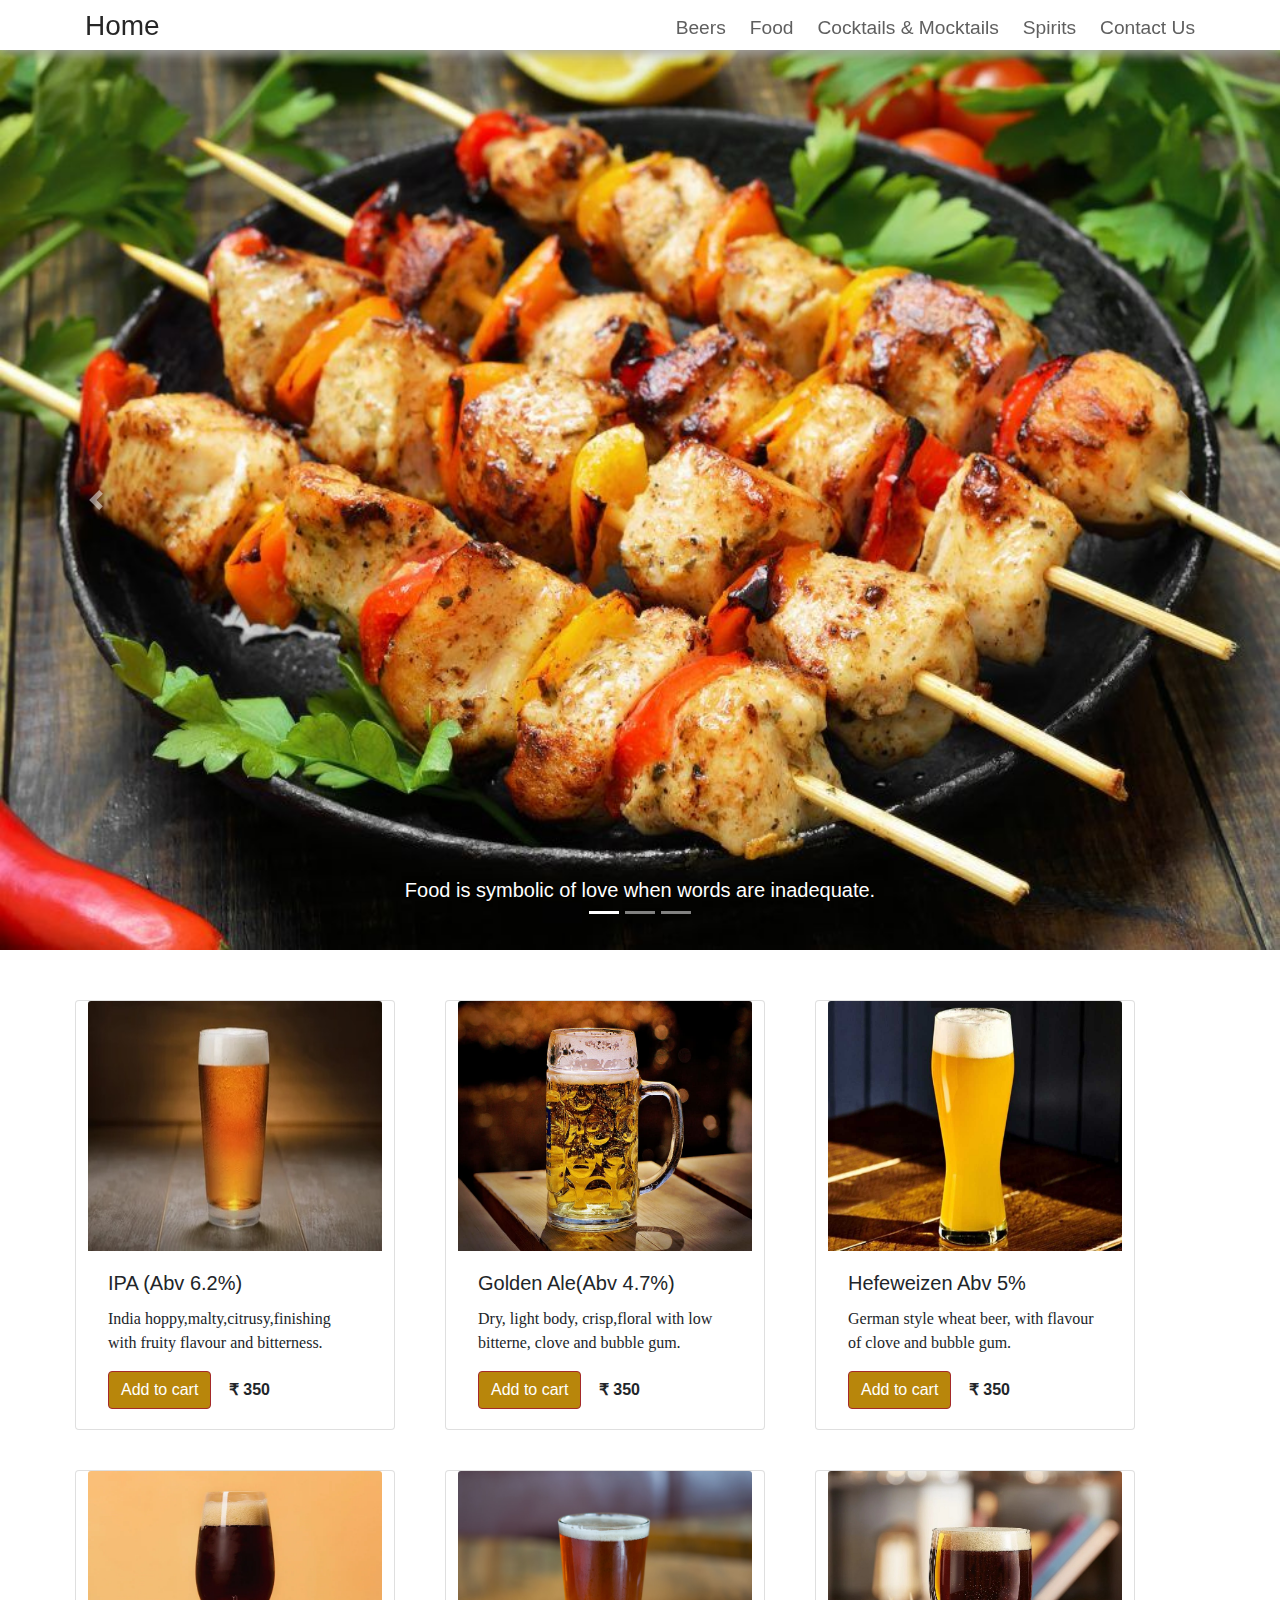
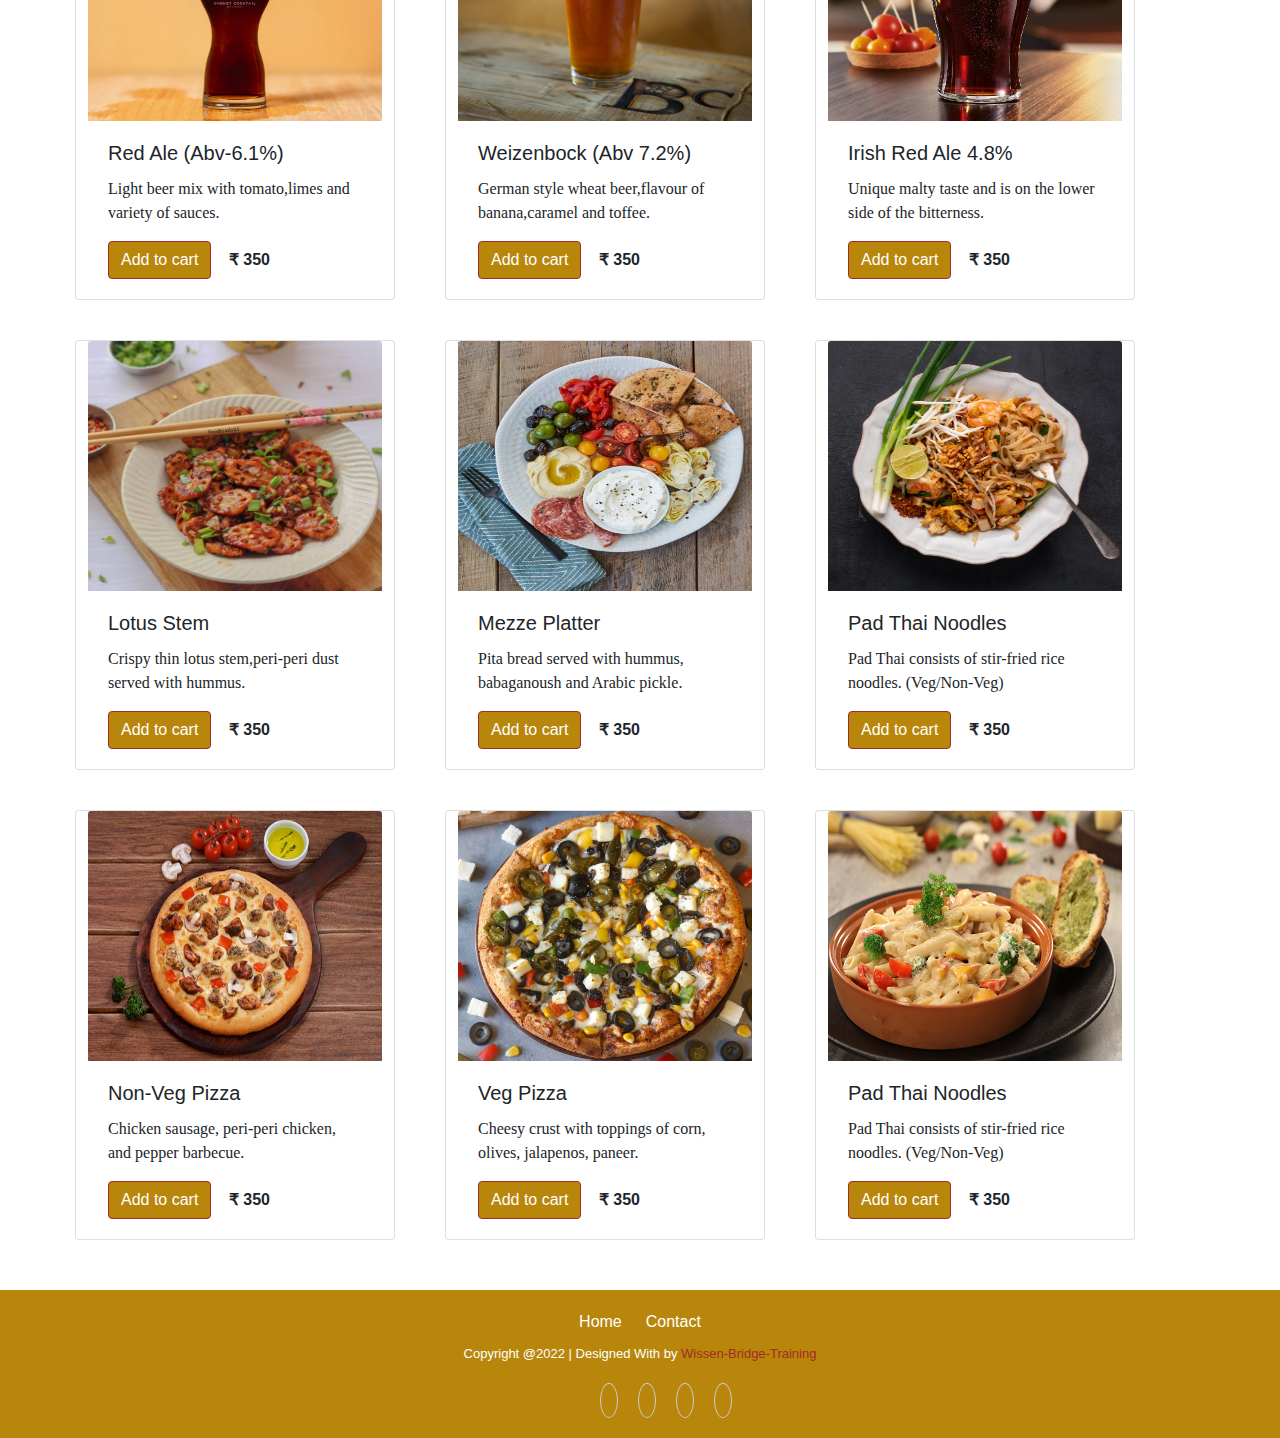
==== commit 43fc8925: "Add files via upload" ====
--- a/index.html
+++ b/index.html
@@ -13,10 +13,17 @@
 
     <link href="https://cdn.jsdelivr.net/npm/bootstrap@5.2.3/dist/css/bootstrap.min.css" rel="stylesheet" />
     <script src="https://cdn.jsdelivr.net/npm/bootstrap@5.2.3/dist/js/bootstrap.bundle.min.js"></script>
+
+    <link href="//maxcdn.bootstrapcdn.com/bootstrap/4.1.1/css/bootstrap.min.css" rel="stylesheet" id="bootstrap-css">
+<script src="//maxcdn.bootstrapcdn.com/bootstrap/4.1.1/js/bootstrap.min.js"></script>
+<script src="//cdnjs.cloudflare.com/ajax/libs/jquery/3.2.1/jquery.min.js"></script>
+<!------ Include the above in your HEAD tag ---------->
+
+<link rel="stylesheet" href="https://stackpath.bootstrapcdn.com/bootstrap/4.1.3/css/bootstrap.min.css" integrity="sha384-MCw98/SFnGE8fJT3GXwEOngsV7Zt27NXFoaoApmYm81iuXoPkFOJwJ8ERdknLPMO" crossorigin="anonymous">
+<link rel="stylesheet" href="https://use.fontawesome.com/releases/v5.2.0/css/all.css" integrity="sha384-hWVjflwFxL6sNzntih27bfxkr27PmbbK/iSvJ+a4+0owXq79v+lsFkW54bOGbiDQ" crossorigin="anonymous">
 </head>
-
 <body>
-    <nav class="navbar">
+    <nav class="navbar" style="position:fixed;top:0"; >
         <div class="navbar-container container">
             <ul class="menu-items">
 
@@ -24,739 +31,232 @@
                 <li><a href="#food">Food</a></li>
                 <li><a href="#food-menu">Cocktails & Mocktails</a></li>
                 <li><a href="#spirits-menu">Spirits</a></li>
-                <li><a href="">Contact</a></li>
+                <li><a href="contact.html">Contact Us</a></li>
             </ul>
-            <h3 class="logo" style="margin-top: -20px;">Home</h3>
+            <a href="index.html" style="color: black; text-decoration: none;"><h3 class="logo" style="margin-top: -20px;">Home</h3></a>
         </div>
     </nav>
 
-
-    <div id="demo" class="carousel slide" data-bs-ride="carousel">
-
-
+    <div id="carouselExampleCaptions" class="carousel slide" data-bs-ride="carousel" style="margin-top: 50px;">
         <div class="carousel-indicators">
-            <button type="button" data-bs-target="#demo" data-bs-slide-to="0" class="active"></button>
-            <button type="button" data-bs-target="#demo" data-bs-slide-to="1"></button>
-            <button type="button" data-bs-target="#demo" data-bs-slide-to="2"></button>
-            <button type="button" data-bs-target="#demo" data-bs-slide-to="3"></button>
-        </div>
-
-        <!-- The slideshow/carousel -->
-        <div class="carousel-inner">
-            <div class="carousel-item active">
-                <img src="cover.jpg" alt="Los Angeles" class="d-block" style="width:100vw ; height:75vh">
-            </div>
-            <div class="carousel-item">
-                <img src="cover2.jpg" alt="Chicago" class="d-block" style="width:100vw; height:75vh">
-            </div>
-            <div class="carousel-item">
-                <img src="C3.jpg" alt="New York" class="d-block" style="width:100vw; height:75vh">
-            </div>
-            <div class="carousel-item">
-                <img src="C4.jpg" alt="New York" class="d-block" style="width:100vw; height:75vh">
-            </div>
-
-        </div>
-
-        <!-- Left and right controls/icons -->
-        <button class="carousel-control-prev" type="button" data-bs-target="#demo" data-bs-slide="prev">
-            <span class="carousel-control-prev-icon"></span>
+          <button type="button" data-bs-target="#carouselExampleCaptions" data-bs-slide-to="0" class="active" aria-current="true" aria-label="Slide 1"></button>
+          <button type="button" data-bs-target="#carouselExampleCaptions" data-bs-slide-to="1" aria-label="Slide 2"></button>
+          <button type="button" data-bs-target="#carouselExampleCaptions" data-bs-slide-to="2" aria-label="Slide 3"></button>
+        </div>
+        <div class="carousel-inner" >
+          <div class="carousel-item active">
+            <img src="img.jpg" class="d-block vw-100 vh-100" alt="...">
+            <div class="carousel-caption d-none d-md-block">
+              <h5>Food is symbolic of love when words are inadequate.</h5>
+              <!-- <p>Food is symbolic of love when words are inadequate.</p> -->
+            </div>
+          </div>
+          <div class="carousel-item">
+            <img src="sushi.jpg" class="d-block vw-100 vh-100" alt="...">
+            <div class="carousel-caption d-none d-md-block">
+              <h5>You don’t need a silver fork to eat good food.</h5>
+              <!-- <p>You don’t need a silver fork to eat good food.</p> -->
+            </div>
+          </div>
+          <div class="carousel-item">
+            <img src="drink.jpg" class="d-block vw-100 vh-100" alt="...">
+            <div class="carousel-caption d-none d-md-block">
+              <h5>According to chemistry alcohol is a solution.</h5>
+              <!-- <p>According to chemistry alcohol is a solution.</p> -->
+            </div>
+          </div>
+        </div>
+        <button class="carousel-control-prev" type="button" data-bs-target="#carouselExampleCaptions" data-bs-slide="prev">
+          <span class="carousel-control-prev-icon" aria-hidden="true"></span>
+          <span class="visually-hidden">Previous</span>
         </button>
-        <button class="carousel-control-next" type="button" data-bs-target="#demo" data-bs-slide="next">
-            <span class="carousel-control-next-icon"></span>
+        <button class="carousel-control-next" type="button" data-bs-target="#carouselExampleCaptions" data-bs-slide="next">
+          <span class="carousel-control-next-icon" aria-hidden="true"></span>
+          <span class="visually-hidden">Next</span>
         </button>
-    </div>
-
-    <!-- </section>  -->
-    <a onclick="finalSum();" href="checkout.html" style="background-color: #2a614f; color:white; border: none; padding: 15px; border-radius: 5px; float: right;margin: 20px;
-    text-decoration: none;">
-        CHECKOUT
-    </a>
-
-    <section id="beer" style="margin-top: 100px; width: 100%;">
-        <h2 class="food-menu-heading">Beers</h2>
-        <div class="food-menu-container">
-            <div style="display: flex; flex-direction: row; margin-left: 100px;">
-                <div class="food-menu-item">
-                    <div class=" food-img">
-                        <img src="beer1.jpg" alt="" />
+      </div>
+
+      <!-- beer row1 -->
+      <div class="menu-main row" style="margin-top: 50px;" id="beer">
+            <div class="card" style="width: 20rem; margin-left: 90px;" >
+                <img src="beer3.jpg" class="card-img-top" alt="..." style="height: 250px;">
+                <div class="card-body">
+                <h5 class="card-title">IPA (Abv 6.2%)</h5>
+                <p class="card-text" style="font-family: cursive;">India hoppy,malty,citrusy,finishing with fruity flavour and bitterness.</p>
+                <a href="#" class="btn btn-primary" style="background-color: darkgoldenrod; border-color: brown; ">Add to cart</a>
+                <a class="btn" ><b>&#8377; 350</b> </a>
+            </div>
+                </div>
+
+                <div class="card" style="width: 20rem; margin-left: 50px; margin-right: 50px; height: fit-content;">
+                    <img src="beer1.jpg" class="card-img-top" alt="..."  style="height: 250px;">
+                    <div class="card-body" >
+                    <h5 class="card-title">Golden Ale(Abv 4.7%)</h5>
+                    <p class="card-text" style="font-family: cursive;">Dry, light body, crisp,floral with low bitterne, clove and bubble gum.</p>
+                    <a href="#" class="btn btn-primary" style="background-color: darkgoldenrod; border-color: brown; ">Add to cart</a>
+                    <a class="btn" ><b>&#8377; 350</b> </a>
                     </div>
-                    <div class="food-description" id="1">
-                        <h2 class="food-titile">Golden Ale(Abv 4.7%)</h2>
-                        <p>
-                            Dry, light body, crisp,floral with low bitterne, clove and bubble gum (4.7%).
-                        </p>
-                        <p class="food-price">Price: &#8377; 350</p>
-                        <p>
-
-                            <button class="button" onclick="addToCart1('Golden Ale');">
-                                <span>Add to cart</span>
-                                <div class="cart">
-                                    <svg viewBox="0 0 36 26">
-                                        <polyline points="1 2.5 6 2.5 10 18.5 25.5 18.5 28.5 7.5 7.5 7.5"></polyline>
-                                        <polyline points="15 13.5 17 15.5 22 10.5"></polyline>
-                                    </svg>
-                                </div>
-                            </button>
-                        </p>
+                </div>
+
+                    <div class="card" style="width: 20rem;">
+                        <img src="hef.jpg" class="card-img-top" alt="..."  style="height: 250px;">
+                        <div class="card-body">
+                        <h5 class="card-title">Hefeweizen Abv 5%</h5>
+                        <p class="card-text" style="font-family: cursive;">German style wheat beer, with flavour of clove and bubble gum.</p>
+                        <a href="#" class="btn btn-primary" style="background-color: darkgoldenrod; border-color: brown; ">Add to cart</a>
+                        <a class="btn" ><b>&#8377; 350</b> </a>
+                        </div>
+                        </div>
+       </div>
+
+       <!-- Beer row2 -->
+       <div class="menu-main row" style="margin-top: 40px;" >
+        <div class="card" style="width: 20rem; margin-left: 90px;" >
+            <img src="beer4.jpg" class="card-img-top" alt="..." style="height: 250px;">
+            <div class="card-body">
+            <h5 class="card-title">Red Ale (Abv-6.1%)</h5>
+            <p class="card-text" style="font-family: cursive;">Light beer mix with tomato,limes and variety of sauces.</p>
+            <a href="#" class="btn btn-primary" style="background-color: darkgoldenrod; border-color: brown; ">Add to cart</a>
+            <a class="btn" ><b>&#8377; 350</b> </a>
+        </div>
+            </div>
+
+            <div class="card" style="width: 20rem; margin-left: 50px; margin-right: 50px; height: fit-content;">
+                <img src="beer9.jpg" class="card-img-top" alt="..."  style="height: 250px;">
+                <div class="card-body" >
+                <h5 class="card-title">Weizenbock (Abv 7.2%)</h5>
+                <p class="card-text" style="font-family: cursive;">German style wheat beer,flavour of banana,caramel and toffee.</p>
+                <a href="#" class="btn btn-primary" style="background-color: darkgoldenrod; border-color: brown; ">Add to cart</a>
+                <a class="btn" ><b>&#8377; 350</b> </a>
+                </div>
+            </div>
+
+                <div class="card" style="width: 20rem;">
+                    <img src="beer10.jpg" class="card-img-top" alt="..."  style="height: 250px;">
+                    <div class="card-body">
+                    <h5 class="card-title">Irish Red Ale 4.8%</h5>
+                    <p class="card-text" style="font-family: cursive;">Unique malty taste and is on the lower side of the bitterness.</p>
+                    <a href="#" class="btn btn-primary" style="background-color: darkgoldenrod; border-color: brown; ">Add to cart</a>
+                    <a class="btn" ><b>&#8377; 350</b> </a>
                     </div>
-                </div>
-
-                <div class="food-menu-item">
-                    <div class="food-img">
-                        <img src="beer2.jpg" alt="error" />
                     </div>
-                    <div class="food-description">
-                        <h2 class="food-titile">Hefeweizen Abv 5%</h2>
-                        <p>
-                            German style wheat beer, with flavour of banana, clove and bubble gum.
-                        </p>
-                        <p class="food-price">Price: &#8377; 350</p>
-                        <p>
-                            <!-- <button onclick="addToCartFun()">Add to Cart</button> -->
-                            <button class="button" onclick="addToCart1('Hefeweizen');">
-                                <span>Add to cart</span>
-                                <div class="cart">
-                                    <svg viewBox="0 0 36 26">
-                                        <polyline points="1 2.5 6 2.5 10 18.5 25.5 18.5 28.5 7.5 7.5 7.5"></polyline>
-                                        <polyline points="15 13.5 17 15.5 22 10.5"></polyline>
-                                    </svg>
-                                </div>
-                            </button>
-                        </p>
-                    </div>
-                </div>
-                <div class="food-menu-item">
-                    <div class="food-img">
-                        <img src="beer3.jpg" alt="" />
-                    </div>
-                    <div class="food-description">
-                        <h2 class="food-titile">IPA (Abv 6.2%)</h2>
-                        <p>
-                            India pale ale,hoppy,malty,citrusy,finishing with fruity flavour and bitterness.
-                        </p>
-                        <p class="food-price">Price: &#8377; 350</p>
-                        <p>
-                            <!-- <button onclick="addToCartFun()">Add to Cart</button> -->
-                            <button class="button" onclick="addToCart1('IPA(6.2%)');">
-                                <span>Add to cart</span>
-                                <div class="cart">
-                                    <svg viewBox="0 0 36 26">
-                                        <polyline points="1 2.5 6 2.5 10 18.5 25.5 18.5 28.5 7.5 7.5 7.5"></polyline>
-                                        <polyline points="15 13.5 17 15.5 22 10.5"></polyline>
-                                    </svg>
-                                </div>
-                            </button>
-                        </p>
-                    </div>
-                </div>
-            </div>
-            <div style="display: flex; flex-direction: row; margin-left: 100px;">
-                <div class="food-menu-item">
-                    <div class="food-img">
-                        <img src="beer4.jpg" alt="" />
-                    </div>
-                    <div class="food-description">
-                        <h2 class="food-titile">Red Ale (Abv-6.1%)</h2>
-                        <p>
-                            Medium body ale with moderate caramel,sweet,light toasty or toffee flavour along with dry
-                            finish. (ABV 6.1%)
-                        </p>
-                        <p class="food-price">Price: &#8377; 350</p>
-                        <p>
-                            <!-- <button onclick="addToCartFun()">Add to Cart</button> -->
-                            <button class="button" onclick="addToCart1('Red Ale');">
-                                <span>Add to cart</span>
-                                <div class="cart">
-                                    <svg viewBox="0 0 36 26">
-                                        <polyline points="1 2.5 6 2.5 10 18.5 25.5 18.5 28.5 7.5 7.5 7.5"></polyline>
-                                        <polyline points="15 13.5 17 15.5 22 10.5"></polyline>
-                                    </svg>
-                                </div>
-                            </button>
-                        </p>
-                    </div>
-                </div>
-                <div class="food-menu-item">
-                    <div class="food-img">
-                        <img src="beer5.jpg" alt="" />
-                    </div>
-                    <div class="food-description">
-                        <h2 class="food-titile">Weizenbock (Abv 7.2%)</h2>
-                        <p>
-                            German style dark wheat beer, flavour of banana, caramel and toffee. (Abv 7.2%)
-                        </p>
-                        <p class="food-price">Price: &#8377; 350</p>
-                        <p>
-                            <!-- <button onclick="addToCartFun()">Add to Cart</button> -->
-                            <button class="button" onclick="addToCart1('Weizenbock');">
-                                <span>Add to cart</span>
-                                <div class="cart">
-                                    <svg viewBox="0 0 36 26">
-                                        <polyline points="1 2.5 6 2.5 10 18.5 25.5 18.5 28.5 7.5 7.5 7.5"></polyline>
-                                        <polyline points="15 13.5 17 15.5 22 10.5"></polyline>
-                                    </svg>
-                                </div>
-                            </button>
-                        </p>
-                    </div>
-                </div>
-            </div>
-
-        </div>
-    </section>
-    <section id="food">
-
-        <h2 class="food-menu-heading">Food Menu</h2>
-        <div class="food-menu-container">
-            <div style="display: flex; flex-direction: row; margin-left: 100px;">
-                <div class="food-menu-item">
-                    <div class="food-img">
-                        <img src="https://i.postimg.cc/wTLMsvSQ/food-menu1.jpg" alt="" />
-                    </div>
-                    <div class="food-description">
-                        <h2 class="food-titile">Pickled Beetroot and Walnut Salad</h2>
-                        <p>
-                            Pickle beetroot salad,mascarpone mousse,feta crumble,caramelized figs and salad leaves.
-                        </p>
-                        <p class="food-price">Price: &#8377; 325</p>
-                        <p>
-                            <!-- <button onclick="addToCartFun()">Add to Cart</button> -->
-                            <button class="button" onclick="addToCart1('Pickled Beetroot Walnut Salad');">
-                                <span>Add to cart</span>
-                                <div class="cart">
-                                    <svg viewBox="0 0 36 26">
-                                        <polyline points="1 2.5 6 2.5 10 18.5 25.5 18.5 28.5 7.5 7.5 7.5"></polyline>
-                                        <polyline points="15 13.5 17 15.5 22 10.5"></polyline>
-                                    </svg>
-                                </div>
-                            </button>
-                        </p>
-                    </div>
-                </div>
-
-                <div class="food-menu-item">
-                    <div class="food-img">
-                        <img src="https://i.postimg.cc/sgzXPzzd/food-menu2.jpg" alt="error" />
-                    </div>
-                    <div class="food-description">
-                        <h2 class="food-titile">Veg Caesar Salad</h2>
-                        <p>
-                            Salad leaves with Caesar dressing, parmesan shaving and garlic crouton(grilled vegetable)
-                        </p>
-                        <p class="food-price">Price: &#8377; 290</p>
-                        <p>
-                            <!-- <button onclick="addToCartFun()">Add to Cart</button> -->
-                            <button class="button" onclick="addToCart1('Veg Caesar Salad');">
-                                <span>Add to cart</span>
-                                <div class="cart">
-                                    <svg viewBox="0 0 36 26">
-                                        <polyline points="1 2.5 6 2.5 10 18.5 25.5 18.5 28.5 7.5 7.5 7.5"></polyline>
-                                        <polyline points="15 13.5 17 15.5 22 10.5"></polyline>
-                                    </svg>
-                                </div>
-                            </button>
-                        </p>
-                    </div>
-                </div>
-                <div class="food-menu-item">
-                    <div class="food-img">
-                        <img src="lotusstem.jpg" alt="" />
-                    </div>
-                    <div class="food-description">
-                        <h2 class="food-titile">Lotus Stem</h2>
-                        <p>
-                            Crispy thin silvers of lotus stem, peri peri dust served with hummus, babaganoush.
-                        </p>
-                        <p class="food-price">Price: &#8377; 145</p>
-                        <p>
-                            <!-- <button onclick="addToCartFun()">Add to Cart</button> -->
-                            <button class="button" onclick="addToCart1('Lotus Stem');">
-                                <span>Add to cart</span>
-                                <div class="cart">
-                                    <svg viewBox="0 0 36 26">
-                                        <polyline points="1 2.5 6 2.5 10 18.5 25.5 18.5 28.5 7.5 7.5 7.5"></polyline>
-                                        <polyline points="15 13.5 17 15.5 22 10.5"></polyline>
-                                    </svg>
-                                </div>
-                            </button>
-                        </p>
-                    </div>
-                </div>
-            </div>
-            <div style="display: flex; flex-direction: row; margin-left: 100px;">
-                <div class="food-menu-item">
-                    <div class="food-img">
-                        <img src="https://i.postimg.cc/Yq98p5Z7/food-menu4.jpg" alt="" />
-                    </div>
-                    <div class="food-description">
-                        <h2 class="food-titile">Harissa Paneer Quesadilla, Garlic Toum</h2>
-                        <p>
-                            Cottage cheese tossed coated with harissa grilled and folded in quesadilla in tortilla.
-                        </p>
-                        <p class="food-price">Price: &#8377; 345</p>
-                        <p>
-                            <!-- <button onclick="addToCartFun()">Add to Cart</button> -->
-                            <button class="button" onclick="addToCart1('Paneer Quesadilla');">
-                                <span>Add to cart</span>
-                                <div class="cart">
-                                    <svg viewBox="0 0 36 26">
-                                        <polyline points="1 2.5 6 2.5 10 18.5 25.5 18.5 28.5 7.5 7.5 7.5"></polyline>
-                                        <polyline points="15 13.5 17 15.5 22 10.5"></polyline>
-                                    </svg>
-                                </div>
-                            </button>
-                        </p>
-                    </div>
-                </div>
-                <div class="food-menu-item">
-                    <div class="food-img">
-                        <img src="https://i.postimg.cc/KYnDqxkP/food-menu5.jpg" alt="" />
-                    </div>
-                    <div class="food-description">
-                        <h2 class="food-titile">Mezze Platter</h2>
-                        <p>
-                            Pita bread served with hummus, babaganoush, tzatziki, Arabic pickled veg and Fattoush.
-                        </p>
-                        <p class="food-price">Price: &#8377; 345</p>
-                        <p>
-                            <!-- <button onclick="addToCartFun()">Add to Cart</button> -->
-                            <button class="button" onclick="addToCart1('Mezze Platter');">
-                                <span>Add to cart</span>
-                                <div class="cart">
-                                    <svg viewBox="0 0 36 26">
-                                        <polyline points="1 2.5 6 2.5 10 18.5 25.5 18.5 28.5 7.5 7.5 7.5"></polyline>
-                                        <polyline points="15 13.5 17 15.5 22 10.5"></polyline>
-                                    </svg>
-                                </div>
-                            </button>
-                        </p>
-                    </div>
-                </div>
-                <div class="food-menu-item">
-                    <div class="food-img">
-                        <img src="chilipaneer.jpg" alt="" />
-                    </div>
-                    <div class="food-description">
-                        <h2 class="food-titile">Street Style Chilli Paneer</h2>
-                        <p>
-                            Wok tossed cottage cheese with scallion,sweet peppers and Chinese spices.
-                        </p>
-                        <p class="food-price">Price: &#8377; 325</p>
-                        <p>
-                            <!-- <button onclick="addToCartFun()">Add to Cart</button> -->
-                            <button class="button" onclick="addToCart1('Chilli Paneer');">
-                                <span>Add to cart</span>
-                                <div class="cart">
-                                    <svg viewBox="0 0 36 26">
-                                        <polyline points="1 2.5 6 2.5 10 18.5 25.5 18.5 28.5 7.5 7.5 7.5"></polyline>
-                                        <polyline points="15 13.5 17 15.5 22 10.5"></polyline>
-                                    </svg>
-                                </div>
-                            </button>
-                        </p>
-                    </div>
-                </div>
-            </div>
-        </div>
-
-    </section>
-    <section id="food-menu">
-        <h2 class="food-menu-heading">Cocktails & Mocktails</h2>
-        <div class="food-menu-container">
-            <div style="display: flex; flex-direction: row; margin-left: 100px;">
-                <div class="food-menu-item">
-                    <div class="food-img">
-                        <img src="cocktail1.jpg" alt="" />
-                    </div>
-                    <div class="food-description">
-                        <h2 class="food-titile">Cosmopolitan</h2>
-                        <p>
-                            Vodka,Lime Juice,cranberry juice, triple sec
-                        </p>
-                        <p class="food-price">Price: &#8377; 450</p>
-                        <p>
-                            <!-- <button onclick="addToCartFun()">Add to Cart</button> -->
-                            <button class="button" onclick="addToCart1('Cosmopolitan');">
-                                <span>Add to cart</span>
-                                <div class="cart">
-                                    <svg viewBox="0 0 36 26">
-                                        <polyline points="1 2.5 6 2.5 10 18.5 25.5 18.5 28.5 7.5 7.5 7.5"></polyline>
-                                        <polyline points="15 13.5 17 15.5 22 10.5"></polyline>
-                                    </svg>
-                                </div>
-                            </button>
-                        </p>
-                    </div>
-                </div>
-
-                <div class="food-menu-item">
-                    <div class="food-img">
-                        <img src="cocktail2.jpg" alt="error" />
-                    </div>
-                    <div class="food-description">
-                        <h2 class="food-titile">Gin & Tonic</h2>
-                        <p>
-                            Gin, Tonic Water
-                        </p>
-                        <p class="food-price">Price: &#8377; 450</p>
-                        <p>
-                            <!-- <button onclick="addToCartFun()">Add to Cart</button> -->
-                            <button class="button" onclick="addToCart1('Gin&Tonic');">
-                                <span>Add to cart</span>
-                                <div class="cart">
-                                    <svg viewBox="0 0 36 26">
-                                        <polyline points="1 2.5 6 2.5 10 18.5 25.5 18.5 28.5 7.5 7.5 7.5"></polyline>
-                                        <polyline points="15 13.5 17 15.5 22 10.5"></polyline>
-                                    </svg>
-                                </div>
-                            </button>
-                        </p>
-                    </div>
-                </div>
-                <div class="food-menu-item">
-                    <div class="food-img">
-                        <img src="cocktail3.jpg" alt="" />
-                    </div>
-                    <div class="food-description">
-                        <h2 class="food-titile">Melon and Peach cooler</h2>
-                        <p>
-                            Watermelon chunks , Fresh Basil, Peach Syrup, Lime Juice, Pineapple Juice, Sprite
-                        </p>
-                        <p class="food-price">Price: &#8377; 250</p>
-                        <p>
-                            <!-- <button onclick="addToCartFun()">Add to Cart</button> -->
-                            <button class="button" onclick="addToCart1('Melon Peach cooler');">
-                                <span>Add to cart</span>
-                                <div class="cart">
-                                    <svg viewBox="0 0 36 26">
-                                        <polyline points="1 2.5 6 2.5 10 18.5 25.5 18.5 28.5 7.5 7.5 7.5"></polyline>
-                                        <polyline points="15 13.5 17 15.5 22 10.5"></polyline>
-                                    </svg>
-                                </div>
-                            </button>
-                        </p>
-                    </div>
-                </div>
-            </div>
-            <div style="display: flex; flex-direction: row; margin-left: 100px;">
-
-                <div class="food-menu-item">
-                    <div class="food-img">
-                        <img src="cocktail4.jpg" alt="" />
-                    </div>
-                    <div class="food-description">
-                        <h2 class="food-titile">Fruit Punch</h2>
-                        <p>
-                            Pineapple juice, orange juice, litchi juice,strawberry crush, fresh cream
-                        </p>
-                        <p class="food-price">Price: &#8377; 215</p>
-                        <p>
-                            <!-- <button onclick="addToCartFun()">Add to Cart</button> -->
-                            <button class="button" onclick="addToCart1('Fruit Punch');">
-                                <span>Add to cart</span>
-                                <div class="cart">
-                                    <svg viewBox="0 0 36 26">
-                                        <polyline points="1 2.5 6 2.5 10 18.5 25.5 18.5 28.5 7.5 7.5 7.5"></polyline>
-                                        <polyline points="15 13.5 17 15.5 22 10.5"></polyline>
-                                    </svg>
-                                </div>
-                            </button>
-                        </p>
-                    </div>
-                </div>
-                <div class="food-menu-item">
-                    <div class="food-img">
-                        <img src="cocktial5.jpg" alt="" />
-                    </div>
-                    <div class="food-description">
-                        <h2 class="food-titile">Virgin Passion</h2>
-                        <p>
-                            Pineapple juice, Fresh Ginger Juice, Fresh lime juice & passion fruit syrup
-                        </p>
-                        <p class="food-price">Price: &#8377; 215</p>
-                        <p>
-                            <!-- <button onclick="addToCartFun()">Add to Cart</button> -->
-                            <button class="button" onclick="addToCart1('Virgin Passion');">
-                                <span>Add to cart</span>
-                                <div class="cart">
-                                    <svg viewBox="0 0 36 26">
-                                        <polyline points="1 2.5 6 2.5 10 18.5 25.5 18.5 28.5 7.5 7.5 7.5"></polyline>
-                                        <polyline points="15 13.5 17 15.5 22 10.5"></polyline>
-                                    </svg>
-                                </div>
-                            </button>
-                        </p>
-                    </div>
-                </div>
-            </div>
-
-        </div>
-    </section>
-
-    <section id="spirits-menu">
-        <h2 class="food-menu-heading">Spirits</h2>
-        <div class="food-menu-container">
-            <div style="display: flex; flex-direction: row; margin-left: 100px;">
-                <div class="food-menu-item">
-                    <div class="food-img">
-                        <img src="spirit1.jpg" alt="" />
-                    </div>
-                    <div class="food-description">
-                        <h2 class="food-titile">Martini Fiero (30 ml)</h2>
-                        <p>
-
-                        </p>
-                        <p class="food-price">Price: &#8377; 170</p>
-                        <p>
-                            <!-- <button onclick="addToCartFun()">Add to Cart</button> -->
-                            <button class="button" onclick="addToCart1('Martini Fiero');">
-                                <span>Add to cart</span>
-                                <div class="cart">
-                                    <svg viewBox="0 0 36 26">
-                                        <polyline points="1 2.5 6 2.5 10 18.5 25.5 18.5 28.5 7.5 7.5 7.5"></polyline>
-                                        <polyline points="15 13.5 17 15.5 22 10.5"></polyline>
-                                    </svg>
-                                </div>
-                            </button>
-                        </p>
-                    </div>
-                </div>
-
-                <div class="food-menu-item">
-                    <div class="food-img">
-                        <img src="spirit2.jpg" alt="error" />
-                    </div>
-                    <div class="food-description">
-                        <h2 class="food-titile">Martini Bianco (30 ml)</h2>
-                        <p>
-
-                        </p>
-                        <p class="food-price">Price: &#8377; 270</p>
-                        <p>
-                            <!-- <button onclick="addToCartFun()">Add to Cart</button> -->
-                            <button class="button" onclick="addToCart1('Martini Bianco');">
-                                <span>Add to cart</span>
-                                <div class="cart">
-                                    <svg viewBox="0 0 36 26">
-                                        <polyline points="1 2.5 6 2.5 10 18.5 25.5 18.5 28.5 7.5 7.5 7.5"></polyline>
-                                        <polyline points="15 13.5 17 15.5 22 10.5"></polyline>
-                                    </svg>
-                                </div>
-                            </button>
-                        </p>
-                    </div>
-                </div>
-                <div class="food-menu-item">
-                    <div class="food-img">
-                        <img src="spirit3.jpg" alt="" />
-                    </div>
-                    <div class="food-description">
-                        <h2 class="food-titile">Martino Rosso (30 ml)</h2>
-                        <p>
-
-                        </p>
-                        <p class="food-price">Price: &#8377; 275</p>
-                        <p>
-                            <!-- <button onclick="addToCartFun()">Add to Cart</button> -->
-                            <button class="button" onclick="addToCart1('Martini Rosso');">
-                                <span>Add to cart</span>
-                                <div class="cart">
-                                    <svg viewBox="0 0 36 26">
-                                        <polyline points="1 2.5 6 2.5 10 18.5 25.5 18.5 28.5 7.5 7.5 7.5"></polyline>
-                                        <polyline points="15 13.5 17 15.5 22 10.5"></polyline>
-                                    </svg>
-                                </div>
-                            </button>
-                        </p>
-                    </div>
-                </div>
-            </div>
-            <div style="display: flex; flex-direction: row; margin-left: 100px;">
-                <div class="food-menu-item">
-                    <div class="food-img">
-                        <img src="spirit4.jpg" alt="" />
-                    </div>
-                    <div class="food-description">
-                        <h2 class="food-titile">Old Monk</h2>
-                        <p>
-
-                        </p>
-                        <p class="food-price">Price: &#8377; 145</p>
-                        <p>
-                            <!-- <button onclick="addToCartFun()">Add to Cart</button> -->
-                            <button class="button" onclick="addToCart1('Old Monk');">
-                                <span>Add to cart</span>
-                                <div class="cart">
-                                    <svg viewBox="0 0 36 26">
-                                        <polyline points="1 2.5 6 2.5 10 18.5 25.5 18.5 28.5 7.5 7.5 7.5"></polyline>
-                                        <polyline points="15 13.5 17 15.5 22 10.5"></polyline>
-                                    </svg>
-                                </div>
-                            </button>
-                        </p>
-                    </div>
-                </div>
-                <div class="food-menu-item">
-                    <div class="food-img">
-                        <img src="spirit5.jpg" alt="" />
-                    </div>
-                    <div class="food-description">
-                        <h2 class="food-titile">Bacardi Cuatro (4yrs)</h2>
-                        <p>
-
-                        </p>
-                        <p class="food-price">Price: &#8377; 575</p>
-                        <p>
-                            <!-- <button onclick="addToCartFun()">Add to Cart</button> -->
-                            <button class="button" onclick="addToCart1('Bacardi Cuatro');">
-                                <span>Add to cart</span>
-                                <div class="cart">
-                                    <svg viewBox="0 0 36 26">
-                                        <polyline points="1 2.5 6 2.5 10 18.5 25.5 18.5 28.5 7.5 7.5 7.5"></polyline>
-                                        <polyline points="15 13.5 17 15.5 22 10.5"></polyline>
-                                    </svg>
-                                </div>
-                            </button>
-                        </p>
-                    </div>
-                </div>
-            </div>
-        </div>
-    </section>
-
-    <script>
-
-        function addToCart1(foodItem) {
-            console.log(foodItem)
-            let abc = JSON.parse(sessionStorage.getItem("item"))
-            // abc.push(foodItem)
-            if (sessionStorage.getItem("item") === null) {
-                // console.log()
-                abc = []
-            }
-            abc.push(foodItem)
-            sessionStorage.setItem("item", JSON.stringify(abc));
-            // const element = document.getElementById()
-        }
-
-        function finalSum() {
-            let finall = JSON.parse(sessionStorage.getItem("item"))
-            console.log(finall, typeof finall, "expanded object with items selected");
-            const count = {};
-
-            for (const element of finall) {
-                if (count[element]) {
-                    count[element] += 1;
-                } else {
-                    count[element] = 1;
-                }
-            }
-
-            console.log(count, typeof count, "object with each item and no of times");
-            let itemNameArray;
-            itemNameArray = Object.keys(count); console.log(itemNameArray);
-            let itemCountArray;
-            itemCountArray = Object.values(count); console.log(itemCountArray)
-            let singleItemName;
-            let singleItemCount;
-            // let itemPriceArray = [];
-
-            let def = JSON.parse(sessionStorage.getItem("itemPriceArray"))
-            if (sessionStorage.getItem("itemPriceArray") === null) {
-                def = []
-            }
-
-            let singleItemPrice = 0;
-            for (let i = 0; i < itemNameArray.length; i++) {
-                singleItemName = itemNameArray[i];
-                singleItemCount = itemCountArray[i];
-                console.log(i, singleItemName, typeof singleItemName, singleItemCount, typeof singleItemCount)
-
-                //---------------------------
-                if (singleItemName == "Golden Ale") {
-                    singleItemPrice = 350;
-                }
-                if (singleItemName == "Hefeweizen") {
-                    singleItemPrice = 350;
-                }
-                if (singleItemName == "IPA(6.2%)") {
-                    singleItemPrice = 350;
-                }
-                if (singleItemName == "Red Ale") {
-                    singleItemPrice = 350;
-                }
-                if (singleItemName == "Weizenbock") {
-                    singleItemPrice = 350;
-                }
-                if (singleItemName == "Pickled Beetroot Walnut Salad") {
-                    singleItemPrice = 325;
-                }
-                if (singleItemName == "Veg Caesar Salad") {
-                    singleItemPrice = 290;
-                }
-                if (singleItemName == "Lotus Stem") {
-                    singleItemPrice = 145;
-                }
-                if (singleItemName == "Paneer Quesadilla") {
-                    singleItemPrice = 345;
-                }
-                if (singleItemName == "Mezze Platter") {
-                    singleItemPrice = 345;
-                }
-                if (singleItemName == "Chilli Paneer") {
-                    singleItemPrice = 325;
-                }
-                if (singleItemName == "Cosmopolitan") {
-                    singleItemPrice = 450;
-                }
-                if (singleItemName == "Gin&Tonic") {
-                    singleItemPrice = 450;
-                }
-                if (singleItemName == "Melon Peach cooler") {
-                    singleItemPrice = 250;
-                }
-                if (singleItemName == "Fruit Punch") {
-                    singleItemPrice = 215;
-                }
-                if (singleItemName == "Virgin Passion") {
-                    singleItemPrice = 215;
-                }
-                if (singleItemName == "Martini Bianco") {
-                    singleItemPrice = 270;
-                }
-                if (singleItemName == "Martini Rosso") {
-                    singleItemPrice = 275;
-                }
-                if (singleItemName == "Old Monk") {
-                    singleItemPrice = 145;
-                }
-                if (singleItemName == "Bacardi Cuatro") {
-                    singleItemPrice = 575;
-                }
-
-
-
-
-
-                //----------------------------
-
-
-                ///all other ifs
-                def.push(singleItemCount * singleItemPrice)
-            }
-            sessionStorage.setItem("itemPriceArray", def);
-            sessionStorage.setItem("itemNameArray", itemNameArray);
-            sessionStorage.setItem("itemCountArray", itemCountArray);
-        }
-
-    </script>
-    <footer id="footer">
-        <h2>Restraunt &copy; all rights reserved</h2>
+   </div>
+
+
+
+
+
+   <!-- food row1 -->
+   <div class="menu-main row" style="margin-top: 40px;"  id="food">
+    <div class="card" style="width: 20rem; margin-left: 90px;" >
+        <img src="lotus stem.jpg" class="card-img-top" alt="..." style="height: 250px;">
+        <div class="card-body">
+        <h5 class="card-title">Lotus Stem</h5>
+        <p class="card-text" style="font-family: cursive;">Crispy thin lotus stem,peri-peri dust served with hummus.</p>
+        <a href="#" class="btn btn-primary" style="background-color: darkgoldenrod; border-color: brown; ">Add to cart</a>
+        <a class="btn" ><b>&#8377; 350</b> </a>
+    </div>
+        </div>
+
+        <div class="card" style="width: 20rem; margin-left: 50px; margin-right: 50px; height: fit-content;">
+            <img src="MezzePlatter.jpg" class="card-img-top" alt="..."  style="height: 250px;">
+            <div class="card-body" >
+            <h5 class="card-title">Mezze Platter</h5>
+            <p class="card-text" style="font-family: cursive;">Pita bread served with hummus, babaganoush and Arabic pickle.</p>
+            <a href="#" class="btn btn-primary" style="background-color: darkgoldenrod; border-color: brown; ">Add to cart</a>
+            <a class="btn" ><b>&#8377; 350</b> </a>
+            </div>
+        </div>
+
+            <div class="card" style="width: 20rem;">
+                <img src="padThai.jpg" class="card-img-top" alt="..."  style="height: 250px;">
+                <div class="card-body">
+                <h5 class="card-title">Pad Thai Noodles</h5>
+                <p class="card-text" style="font-family: cursive;">Pad Thai consists of stir-fried rice noodles. (Veg/Non-Veg)</p>
+                <a href="#" class="btn btn-primary" style="background-color: darkgoldenrod; border-color: brown; ">Add to cart</a>
+                <a class="btn" ><b>&#8377; 350</b> </a>
+                </div>
+                </div>
+</div>
+
+
+
+  <!-- food row2 -->
+  <div class="menu-main row" style="margin-top: 40px;" >
+
+    <div class="card" style="width: 20rem; margin-left: 90px; ">
+        <img src="nonVegPizza.jpg" class="card-img-top" alt="..."  style="height: 250px;">
+        <div class="card-body" >
+        <h5 class="card-title">Non-Veg Pizza</h5>
+        <p class="card-text" style="font-family: cursive;">Chicken sausage, peri-peri chicken, and pepper barbecue.</p>
+        <a href="#" class="btn btn-primary" style="background-color: darkgoldenrod; border-color: brown; ">Add to cart</a>
+        <a class="btn" ><b>&#8377; 350</b> </a>
+        </div>
+    </div>
+
+    <div class="card" style="width: 20rem; margin-left: 50px; margin-right: 50px; height: fit-content;" >
+        <img src="VegPizza.jpg" class="card-img-top" alt="..." style="height: 250px;">
+        <div class="card-body">
+        <h5 class="card-title">Veg Pizza</h5>
+        <p class="card-text" style="font-family: cursive;">Cheesy crust with toppings of corn, olives, jalapenos, paneer.</p>
+        <a href="#" class="btn btn-primary" style="background-color: darkgoldenrod; border-color: brown; ">Add to cart</a>
+        <a class="btn" ><b>&#8377; 350</b> </a>
+    </div>
+        </div>
+
+        
+
+            <div class="card" style="width: 20rem;">
+                <img src="pasta.jpg" class="card-img-top" alt="..."  style="height: 250px;">
+                <div class="card-body">
+                <h5 class="card-title">Pad Thai Noodles</h5>
+                <p class="card-text" style="font-family: cursive;">Pad Thai consists of stir-fried rice noodles. (Veg/Non-Veg)</p>
+                <a href="#" class="btn btn-primary" style="background-color: darkgoldenrod; border-color: brown; ">Add to cart</a>
+                <a class="btn" ><b>&#8377; 350</b> </a>
+                </div>
+                </div>
+</div>
+
+
+<!-- footer -->
+<footer style="margin-top: 50px;">
+<div class="footerContainer">
+    <ul class="foote_bottom_ul_amrc">
+    <li><a href="index.html">Home</a></li>
+    <!-- <li><a href="http://webenlance.com">About</a></li>
+    <li><a href="http://webenlance.com">Services</a></li>
+    <li><a href="http://webenlance.com">Pricing</a></li>
+    <li><a href="http://webenlance.com">Blog</a></li> -->
+    <li><a href="contact.html">Contact</a></li>
+    </ul>
+    <!--foote_bottom_ul_amrc ends here-->
+    <p class="text-center">Copyright @2022 | Designed With by <a href="#" style="color:brown">Wissen-Bridge-Training</a></p>
+    
+    <ul class="social_footer_ul">
+    <li><a href="https://www.facebook.com/"><i class="fab fa-facebook-f"></i></a></li>
+    <li><a href="https://twitter.com/"><i class="fab fa-twitter"></i></a></li>
+    <li><a href="https://www.linkedin.com/"><i class="fab fa-linkedin"></i></a></li>
+    <li><a href="https://www.instagram.com/"><i class="fab fa-instagram"></i></a></li>
+    </ul>
+    <!--social_footer_ul ends here-->
+    </div>
+    
     </footer>
 
 
-</html>
+
+
+<!--  -->
+
+    <script src="https://cdn.jsdelivr.net/npm/bootstrap@5.2.0-beta1/dist/js/bootstrap.bundle.min.js" integrity="sha384-pprn3073KE6tl6bjs2QrFaJGz5/SUsLqktiwsUTF55Jfv3qYSDhgCecCxMW52nD2" crossorigin="anonymous"></script>
+    <script src="https://code.jquery.com/jquery-3.3.1.slim.min.js" integrity="sha384-q8i/X+965DzO0rT7abK41JStQIAqVgRVzpbzo5smXKp4YfRvH+8abtTE1Pi6jizo" crossorigin="anonymous"></script>
+<script src="https://cdnjs.cloudflare.com/ajax/libs/popper.js/1.14.3/umd/popper.min.js" integrity="sha384-ZMP7rVo3mIykV+2+9J3UJ46jBk0WLaUAdn689aCwoqbBJiSnjAK/l8WvCWPIPm49" crossorigin="anonymous"></script>
+<script src="https://stackpath.bootstrapcdn.com/bootstrap/4.1.3/js/bootstrap.min.js" integrity="sha384-ChfqqxuZUCnJSK3+MXmPNIyE6ZbWh2IMqE241rYiqJxyMiZ6OW/JmZQ5stwEULTy" crossorigin="anonymous"></script>
+
+
+
+
+
 
 </body>
 
--- a/style.css
+++ b/style.css
@@ -1,626 +1,94 @@
 @import url("https://fonts.googleapis.com/css2?family=Poppins:ital,wght@0,300;0,400;0,500;0,600;0,700;0,800;0,900;1,200;1,300;1,400;1,500;1,600;1,700;1,800;1,900&display=swap");
 
-*,
-*::after,
-*::before {
-  box-sizing: border-box;
-  padding: 0;
-  margin: 0;
-}
-
-.html {
-  font-size: 62.5%;
-}
-
-body {
-  font-family: "Poppins", sans-serif;
-}
-
-/* ///////////..utility classes../////////// */
-
-
-.navbar input[type="checkbox"],
-.navbar .hamburger-lines {
-  display: none;
-}
 
 .navbar {
-  box-shadow: 0px 5px 10px 0px #aaa;
-  position: fixed;
-  width: 100%;
-  background: #fff;
-  color: #000;
-  opacity: 0.85;
-  height: 50px;
-  z-index: 12;
-}
+    box-shadow: 0px 5px 10px 0px #aaa;
+    position: fixed;
+    top:0;
+    width: 100%;
+    background: #fff;
+    color: #000;
+    opacity: 0.85;
+    height: 50px;
+    z-index: 12;
+  }
 
-.navbar-container {
-  display: flex;
-  justify-content: space-between;
-  height: 64px;
-  align-items: center;
-  /* .container { */
-  max-width: 1200px;
-  width: 100%;
-  margin: auto;
-  /* } */
-}
+  .navbar-container {
+    display: flex;
+    justify-content: space-between;
+    height: 64px;
+    align-items: center;
+    max-width: 1200px;
+    width: 100%;
+    margin: auto;
+    
+  }
 
+  
 .menu-items {
-  order: 2;
-  display: flex;
-}
-
-.menu-items li {
-  list-style: none;
-  margin-left: 1.5rem;
-  margin-bottom: 0.5rem;
-  font-size: 1.2rem;
-}
-
-.menu-items a {
-  text-decoration: none;
-  color: #444;
-  font-weight: 500;
-  transition: color 0.3s ease-in-out;
-}
-
-.menu-items a:hover {
-  color: #117964;
-  transition: color 0.3s ease-in-out;
-}
-
-.logo {
-  order: 1;
-  font-size: 2rem;
-  margin-bottom: 0.5rem;
-}
-
-.showcase-area {
-  height: 50vh;
-  background-position: center;
-  background-repeat: no-repeat;
-}
-
-.showcase-container {
-  display: flex;
-  flex-direction: column;
-  align-items: center;
-  justify-content: center;
-  height: 100%;
-  font-size: 1.6rem;
-  object-fit: contain;
-
-
-}
-
-.main-title {
-  text-transform: uppercase;
-  margin-top: 1.5em;
-
-}
-
-
-.food-container {
-  display: flex;
-  justify-content: space-between;
-}
-
-.food-container img {
-  display: block;
-  width: 100%;
-  margin: auto;
-  max-height: 300px;
-  object-fit: cover;
-  object-position: center;
-}
-
-.food-menu-heading,
-.spirits-menu-heading {
-  text-align: center;
-  font-size: 3.4rem;
-  font-weight: 400;
-  color: #666;
-}
-
-.food-menu-container {
-  display: flex;
-  flex-wrap: wrap;
-  /* width: 100vw; */
-  /* width: 100vw; */
-  /* background-color: red; */
-
-  /* padding: 50px 0px 30px 0px; */
-  /* .container { */
-  /* max-width: 1200px; */
-  /* width: 100%; */
-  margin: auto;
-  /* } */
-}
-
-.food-menu-container img {
-  display: block;
-  width: 250px;
-  height: 250px;
-  border-radius: 50%;
-  object-fit: cover;
-  object-position: center;
-}
-
-.food-menu-item {
-  display: flex;
-  /* flex: 1 1 600px; */
-  flex-direction: column;
-  justify-content: space-evenly;
-  margin-bottom: 3rem;
-  width: 100%;
-  /* background-color: red; */
-}
-
-.food-description {
-  margin: auto 1.5rem;
-}
-
-.font-title {
-  font-size: 1.8rem;
-  font-weight: 400;
-  color: #444;
-}
-
-.food-description p {
-  font-size: 1.4rem;
-  color: #555;
-  font-weight: 500;
-}
-
-.food-description .food-price {
-  color: #117964;
-  font-weight: 700;
-}
+    order: 2;
+    display: flex;
+  }
+  
+  .menu-items li {
+    list-style: none;
+    margin-left: 1.5rem;
+    margin-bottom: 0.5rem;
+    font-size: 1.2rem;
+  }
+  
+  .menu-items a {
+    text-decoration: none;
+    color: #444;
+    font-weight: 500;
+    transition: color 0.3s ease-in-out;
+  }
+  
+  .menu-items a:hover {
+    color: #117964;
+    transition: color 0.3s ease-in-out;
+  }
 
 
 
-#testimonials {
-  padding: 5rem 0;
-  background: rgba(243, 243, 243);
+
+  .carousel-item{
+    float:none; 
+    transition: 0s !important;
 }
 
-.testimonial-title {
-  text-align: center;
-  font-size: 2.8rem;
-  font-weight: 400;
-  color: #555;
+  /*footer*/
+.col_white_amrc { color:#FFF;}
+footer { width:100%; background-color:darkgoldenrod; min-height:2px; padding:10px 0px 25px 0px ;}
+.pt2 { padding-top:40px ; margin-bottom:20px ;}
+footer p { font-size:13px; color:white; padding-bottom:0px; margin-bottom:8px;}
+.mb10 { padding-bottom:15px ;}
+.footer_ul_amrc { margin:0px ; list-style-type:none ; font-size:14px; padding:0px 0px 10px 0px ; }
+.footer_ul_amrc li {padding:0px 0px 5px 0px;}
+.footer_ul_amrc li a{ color:white;}
+.footer_ul_amrc li a:hover{ color:#fff; text-decoration:none;}
+.fleft { float:left;}
+.padding-right { padding-right:10px; }
+
+.footer_ul2_amrc {margin:0px; list-style-type:none; padding:0px;}
+.footer_ul2_amrc li p { display:table; }
+.footer_ul2_amrc li a:hover { text-decoration:none;}
+.footer_ul2_amrc li i { margin-top:5px;}
+
+.bottom_border { border-bottom:1px solid #323f45; padding-bottom:20px;}
+.foote_bottom_ul_amrc {
+	list-style-type:none;
+	padding:0px;
+	display:table;
+	margin-top: 10px;
+	margin-right: auto;
+	margin-bottom: 10px;
+	margin-left: auto;
 }
+.foote_bottom_ul_amrc li { display:inline;}
+.foote_bottom_ul_amrc li a { color:#fff; margin:0 12px;}
 
-
-#footer h2 {
-  text-align: center;
-  font-size: 1.8rem;
-  padding: 2.6rem;
-  font-weight: 500;
-  color: #fff;
-  background: rgb(65, 65, 65);
-}
-
-/* ......../ media query /.......... */
-
-@media (max-width: 768px) {
-  .navbar {
-    opacity: 0.95;
-  }
-
-  .navbar-container input[type="checkbox"],
-  .navbar-container .hamburger-lines {
-    display: block;
-  }
-
-  .navbar-container {
-    display: block;
-    position: relative;
-    height: 64px;
-  }
-
-  .navbar-container input[type="checkbox"] {
-    position: absolute;
-    display: block;
-    height: 32px;
-    width: 30px;
-    top: 20px;
-    left: 20px;
-    z-index: 5;
-    opacity: 0;
-  }
-
-  .navbar-container .hamburger-lines {
-    display: block;
-    height: 23px;
-    width: 35px;
-    position: absolute;
-    top: 17px;
-    left: 20px;
-    z-index: 2;
-    display: flex;
-    flex-direction: column;
-    justify-content: space-between;
-  }
-
-  .navbar-container .hamburger-lines .line {
-    display: block;
-    height: 4px;
-    width: 100%;
-    border-radius: 10px;
-    background: #333;
-  }
-
-  .navbar-container .hamburger-lines .line1 {
-    transform-origin: 0% 0%;
-    transition: transform 0.4s ease-in-out;
-  }
-
-  .navbar-container .hamburger-lines .line2 {
-    transition: transform 0.2s ease-in-out;
-  }
-
-  .navbar-container .hamburger-lines .line3 {
-    transform-origin: 0% 100%;
-    transition: transform 0.4s ease-in-out;
-  }
-
-  .navbar .menu-items {
-    padding-top: 100px;
-    background: #fff;
-    height: 100vh;
-    max-width: 300px;
-    transform: translate(-150%);
-    display: flex;
-    flex-direction: column;
-    margin-left: -40px;
-    padding-left: 50px;
-    transition: transform 0.5s ease-in-out;
-    box-shadow: 5px 0px 10px 0px #aaa;
-  }
-
-  .navbar .menu-items li {
-    margin-bottom: 1.5rem;
-    font-size: 1.3rem;
-    font-weight: 500;
-  }
-
-  .logo {
-    position: absolute;
-    top: 5px;
-    right: 15px;
-    font-size: 2rem;
-  }
-
-  .navbar-container input[type="checkbox"]:checked~.menu-items {
-    transform: translateX(0);
-  }
-
-  .navbar-container input[type="checkbox"]:checked~.hamburger-lines .line1 {
-    transform: rotate(35deg);
-  }
-
-  .navbar-container input[type="checkbox"]:checked~.hamburger-lines .line2 {
-    transform: scaleY(0);
-  }
-
-  .navbar-container input[type="checkbox"]:checked~.hamburger-lines .line3 {
-    transform: rotate(-35deg);
-  }
-
-  /* ......./ food /......... */
-
-  .food-container {
-    flex-direction: column;
-    align-items: stretch;
-  }
-
-  .food-type:not(:last-child) {
-    margin-bottom: 3rem;
-  }
-
-  .food-type {
-    box-shadow: 5px 5px 10px 0 #aaa;
-  }
-
-  .img-container {
-    margin: 0;
-  }
-}
-
-@media (max-width: 500px) {
-  html {
-    font-size: 65%;
-  }
-
-  .navbar .menu-items li {
-    font-size: 1.6rem;
-  }
-
-  .testimonial-container {
-    flex-direction: column;
-    text-align: center;
-  }
-
-  .food-menu-container img {
-    margin: auto;
-  }
-
-  .food-menu-item {
-    flex-direction: column;
-    text-align: center;
-  }
-
-  .form-container {
-    width: 90%;
-  }
-
-  .contact-container {
-    display: flex;
-    flex-direction: column;
-  }
-
-  .contact-img {
-    width: 90%;
-    margin: 3rem auto;
-  }
-
-  .logo {
-    position: absolute;
-    top: 06px;
-    right: 15px;
-    font-size: 3rem;
-  }
-
-  .navbar .menu-items li {
-    margin-bottom: 2.5rem;
-    font-size: 1.8rem;
-    font-weight: 500;
-  }
-}
-
-@media (min-width: 769px) and (max-width: 1200px) {
-  .img-container h3 {
-    font-size: 1.5rem;
-  }
-
-  .img-container .btn {
-    font-size: 0.7rem;
-  }
-}
-
-@media (orientation: landscape) and (max-height: 500px) {
-  .showcase-area {
-    height: 50vmax;
-  }
-}
-
-body {
-  font-family: Arial;
-  margin: 0;
-}
-
-* {
-  box-sizing: border-box;
-}
-
-img {
-  vertical-align: middle;
-}
-
-/* Position the image container (needed to position the left and right arrows) */
-.container {
-  position: relative;
-}
-
-/* Hide the images by default */
-.mySlides {
-  display: none;
-}
-
-/* Add a pointer when hovering over the thumbnail images */
-.cursor {
-  cursor: pointer;
-}
-
-/* Next & previous buttons */
-.prev,
-.next {
-  cursor: pointer;
-  position: absolute;
-  top: 40%;
-  width: auto;
-  padding: 16px;
-  margin-top: -50px;
-  color: white;
-  font-weight: bold;
-  font-size: 20px;
-  border-radius: 0 3px 3px 0;
-  user-select: none;
-  -webkit-user-select: none;
-}
-
-/* Position the "next button" to the right */
-.next {
-  right: 0;
-  border-radius: 3px 0 0 3px;
-}
-
-/* On hover, add a black background color with a little bit see-through */
-.prev:hover,
-.next:hover {
-  background-color: rgba(0, 0, 0, 0.8);
-}
-
-/* Number text (1/3 etc) */
-.numbertext {
-  color: #f2f2f2;
-  font-size: 12px;
-  padding: 8px 12px;
-  position: absolute;
-  top: 0;
-}
-
-/* Container for image text */
-.caption-container {
-  text-align: center;
-  background-color: #222;
-  padding: 2px 16px;
-  color: white;
-}
-
-.row:after {
-  content: "";
-  display: table;
-  clear: both;
-}
-
-/* Six columns side by side */
-.column {
-  float: left;
-  width: 16.66%;
-}
-
-/* Add a transparency effect for thumnbail images */
-.demo {
-  opacity: 0.6;
-}
-
-.active,
-.demo:hover {
-  opacity: 1;
-}
-
-
-/*Add to Cart button*/
-.button {
-  --background: #117964;
-  --text: #fff;
-  --cart: #fff;
-  --tick: var(--background);
-  position: relative;
-  border: none;
-  background: none;
-  padding: 8px 28px;
-  border-radius: 8px;
-  -webkit-appearance: none;
-  -webkit-tap-highlight-color: transparent;
-  -webkit-mask-image: -webkit-radial-gradient(white, black);
-  overflow: hidden;
-  cursor: pointer;
-  text-align: center;
-  min-width: 144px;
-  color: var(--text);
-  background: var(--background);
-  transform: scale(var(--scale, 1));
-  transition: transform 0.4s cubic-bezier(0.36, 1.01, 0.32, 1.27);
-}
-
-.button:active {
-  --scale: 0.95;
-}
-
-.button span {
-  font-size: 14px;
-  font-weight: 500;
-  display: block;
-  position: relative;
-  padding-left: 24px;
-  margin-left: -8px;
-  line-height: 26px;
-  transform: translateY(var(--span-y, 0));
-  transition: transform 0.7s ease;
-}
-
-.button span:before,
-.button span:after {
-  content: '';
-  width: var(--w, 2px);
-  height: var(--h, 14px);
-  border-radius: 1px;
-  position: absolute;
-  left: var(--l, 8px);
-  top: var(--t, 6px);
-  background: currentColor;
-  transform: scale(0.75) rotate(var(--icon-r, 0deg)) translateY(var(--icon-y, 0));
-  transition: transform 0.65s ease 0.05s;
-}
-
-.button span:after {
-  --w: 14px;
-  --h: 2px;
-  --l: 2px;
-  --t: 12px;
-}
-
-.button .cart {
-  position: absolute;
-  left: 50%;
-  top: 50%;
-  margin: -13px 0 0 -18px;
-  transform-origin: 12px 23px;
-  transform: translateX(-120px) rotate(-18deg);
-}
-
-.button .cart:before,
-.button .cart:after {
-  content: '';
-  position: absolute;
-}
-
-.button .cart:before {
-  width: 6px;
-  height: 6px;
-  border-radius: 50%;
-  box-shadow: inset 0 0 0 2px var(--cart);
-  bottom: 0;
-  left: 9px;
-  filter: drop-shadow(11px 0 0 var(--cart));
-}
-
-.button .cart:after {
-  width: 16px;
-  height: 9px;
-  background: var(--cart);
-  left: 9px;
-  bottom: 7px;
-  transform-origin: 50% 100%;
-  transform: perspective(4px) rotateX(-6deg) scaleY(var(--fill, 0));
-  transition: transform 1.2s ease var(--fill-d);
-}
-
-.button .cart svg {
-  z-index: 1;
-  width: 36px;
-  height: 26px;
-  display: block;
-  position: relative;
-  fill: none;
-  stroke: var(--cart);
-  stroke-width: 2px;
-  stroke-linecap: round;
-  stroke-linejoin: round;
-}
-
-.button .cart svg polyline:last-child {
-  stroke: var(--tick);
-  stroke-dasharray: 10px;
-  stroke-dashoffset: var(--offset, 10px);
-  transition: stroke-dashoffset 0.4s ease var(--offset-d);
-}
-
-.button.loading {
-  --scale: 0.95;
-  --span-y: -32px;
-  --icon-r: 180deg;
-  --fill: 1;
-  --fill-d: 0.8s;
-  --offset: 0;
-  --offset-d: 1.73s;
-}
-
-.button.loading .cart {
-  animation: cart 3.4s linear forwards 0.2s;
-}+.social_footer_ul { display:table; margin:15px auto 0 auto; list-style-type:none;  }
+.social_footer_ul li { padding-left:20px; padding-top:10px; float:left; }
+.social_footer_ul li a { color:white; border:1px solid #CCC; padding:8px;border-radius:50%;}
+.social_footer_ul li i {  width:20px; height:20px; text-align:center;}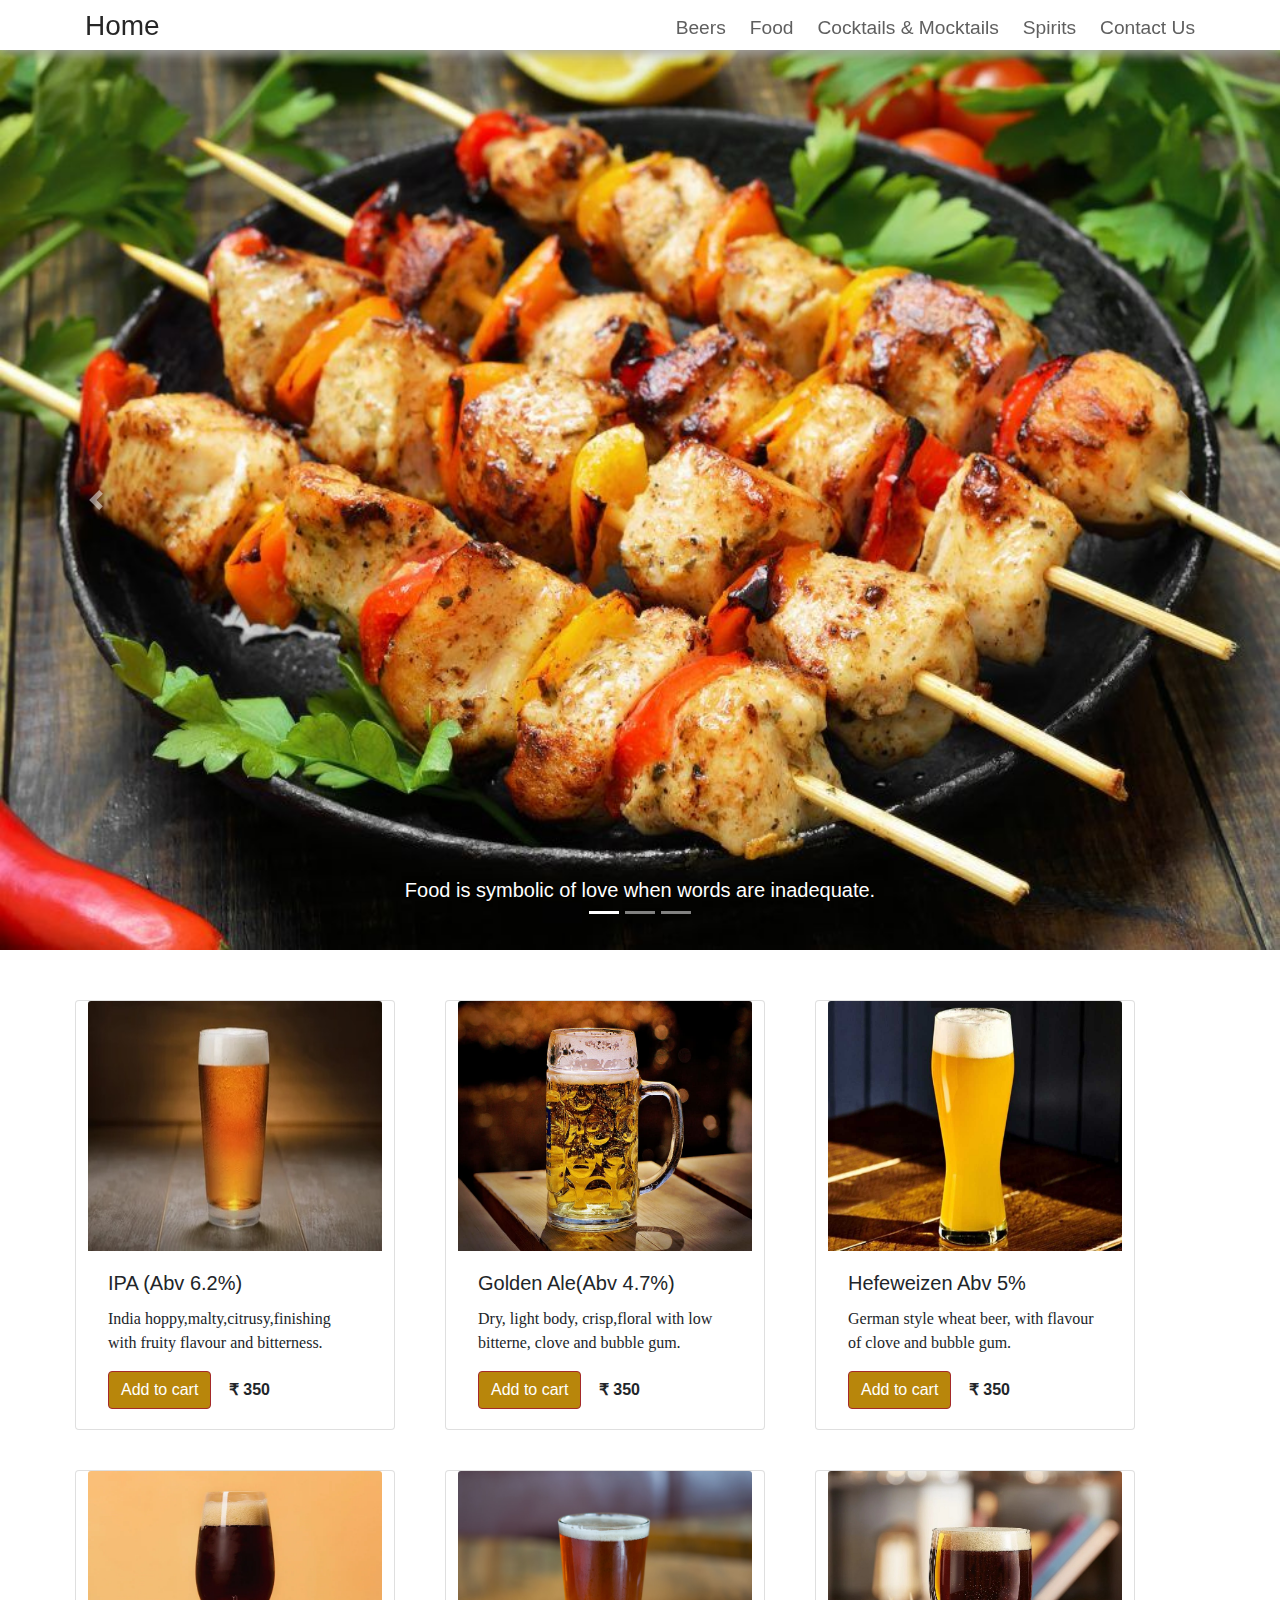
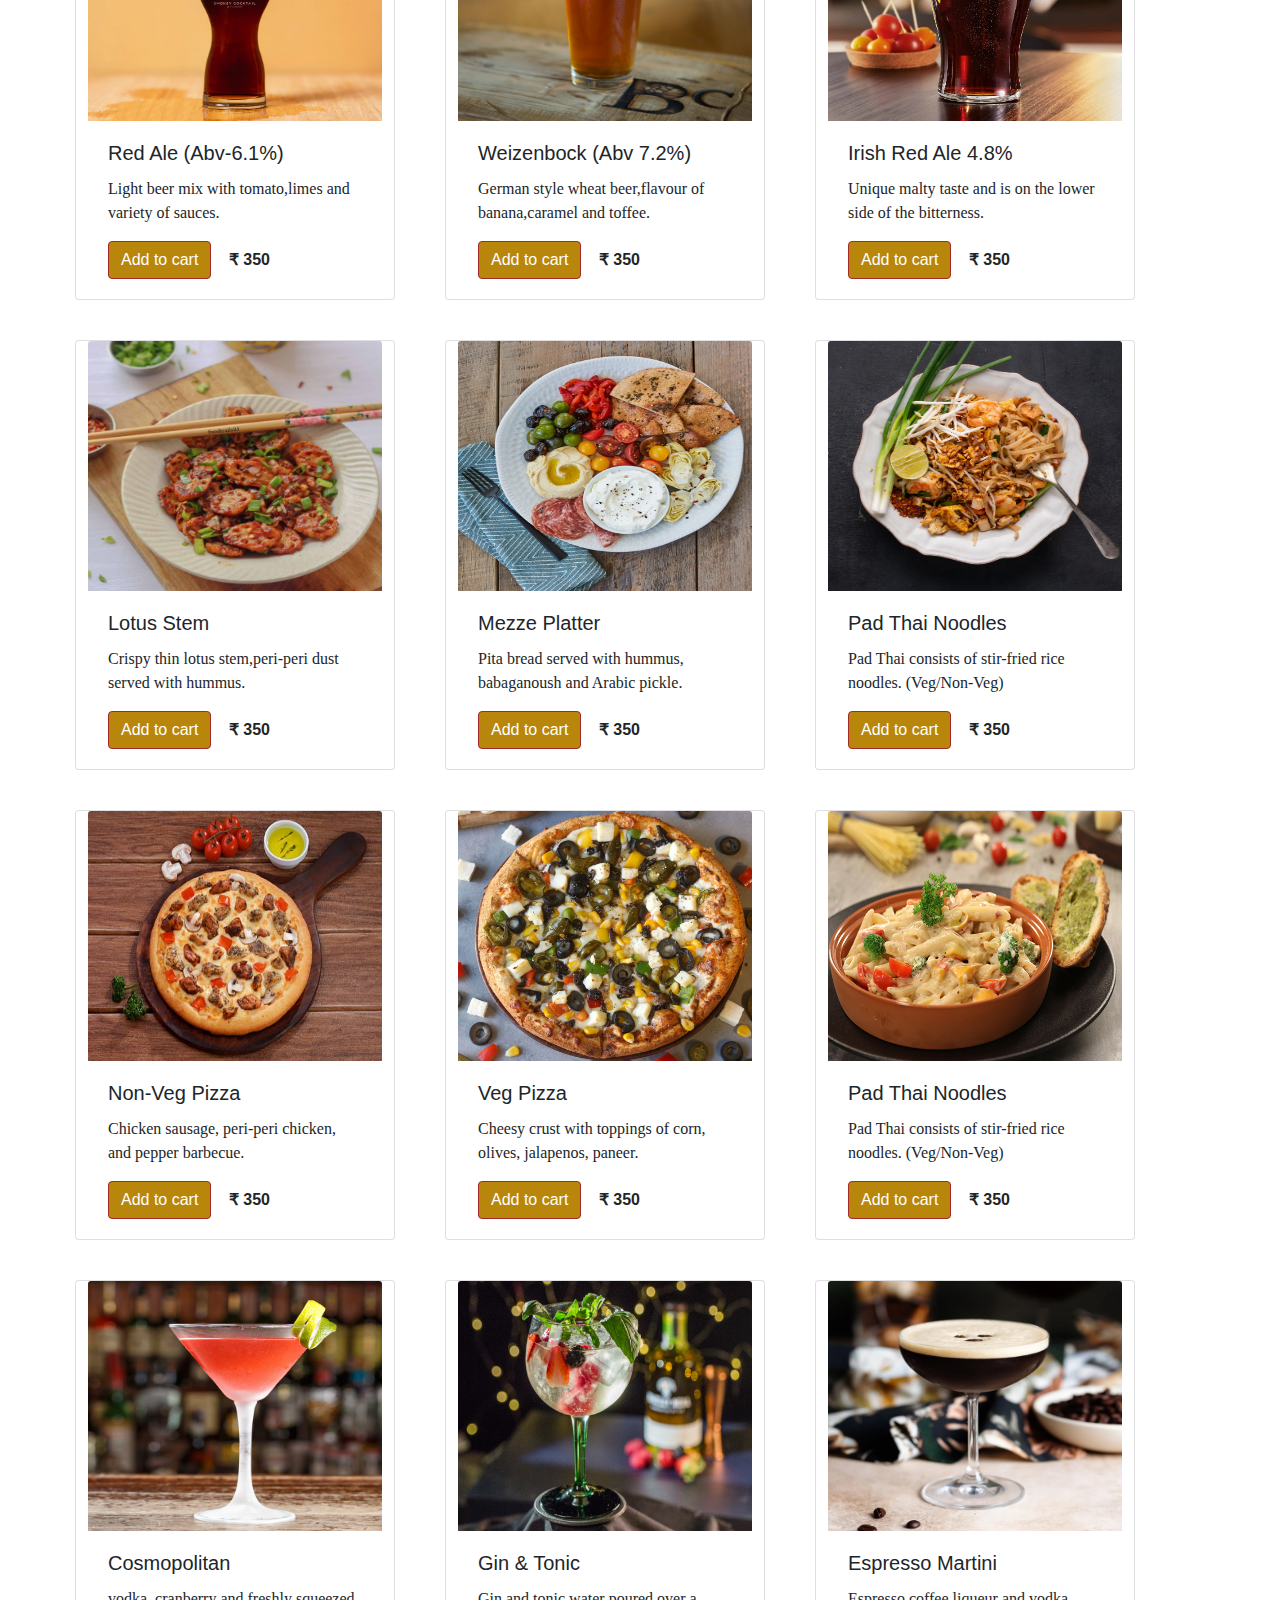
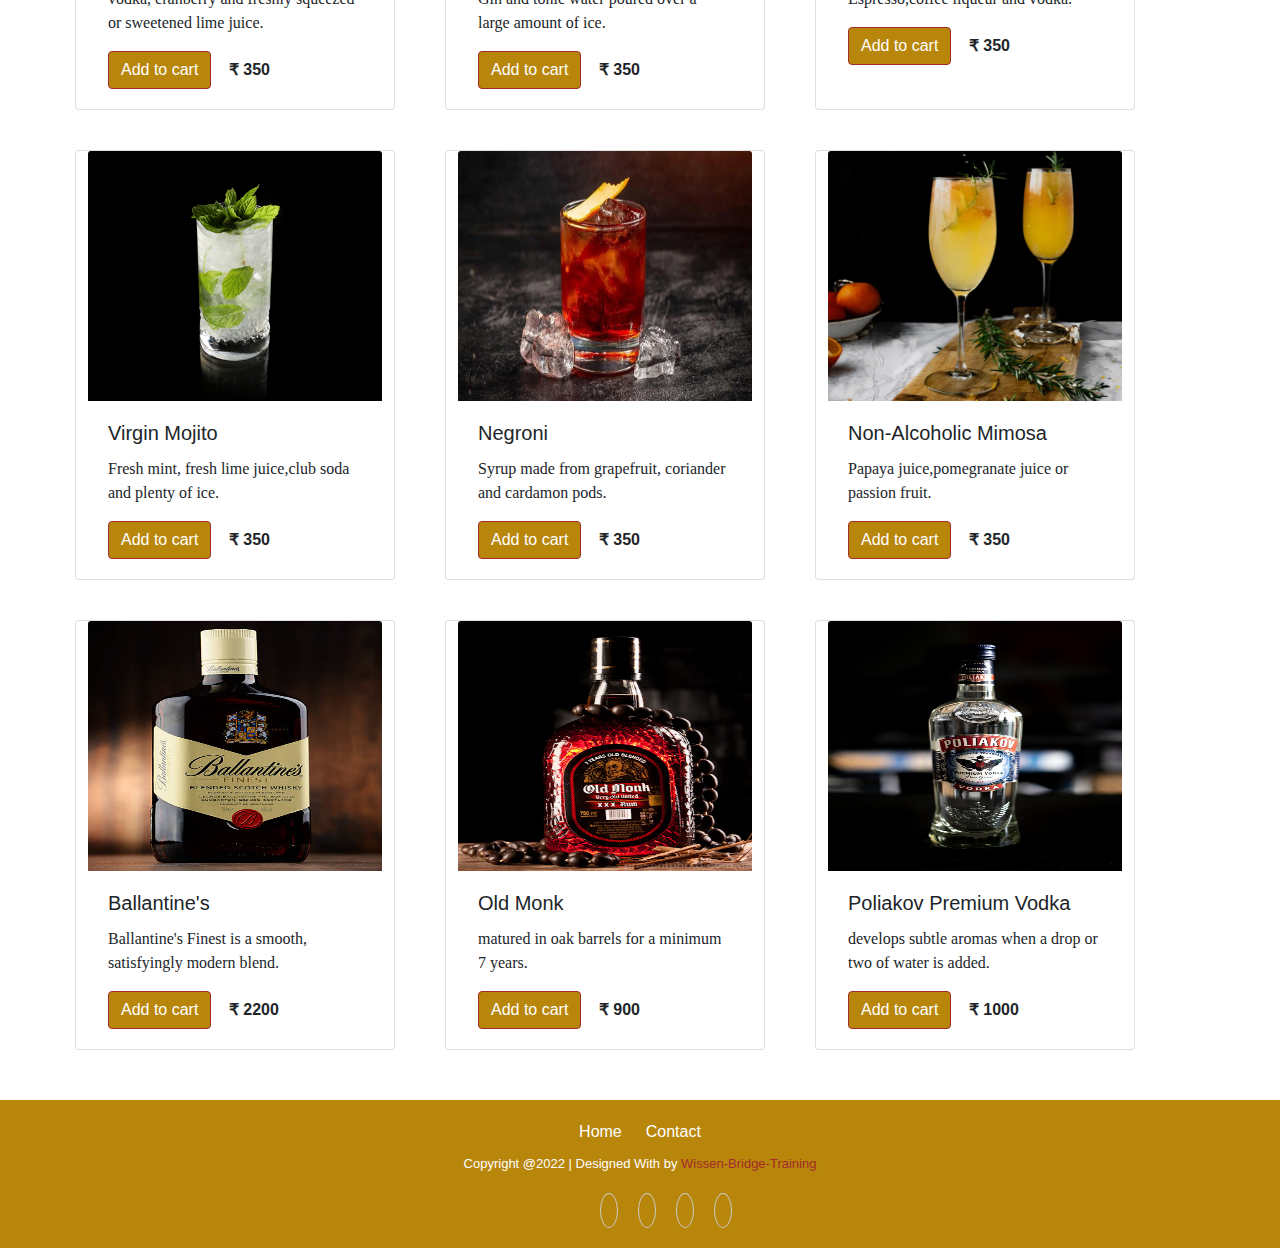
==== commit ac092f07: "Add files via upload" ====
--- a/index.html
+++ b/index.html
@@ -29,7 +29,7 @@
 
                 <li><a href="#beer">Beers</a></li>
                 <li><a href="#food">Food</a></li>
-                <li><a href="#food-menu">Cocktails & Mocktails</a></li>
+                <li><a href="#cocktails">Cocktails & Mocktails</a></li>
                 <li><a href="#spirits-menu">Spirits</a></li>
                 <li><a href="contact.html">Contact Us</a></li>
             </ul>
@@ -217,6 +217,115 @@
                 </div>
 </div>
 
+
+<!-- Cocktails and mocktails row1 -->
+<div class="menu-main row" style="margin-top: 40px;"  id="cocktails">
+
+    <div class="card" style="width: 20rem; margin-left: 90px; ">
+        <img src="cosmo.jpg" class="card-img-top" alt="..."  style="height: 250px;">
+        <div class="card-body" >
+        <h5 class="card-title">Cosmopolitan</h5>
+        <p class="card-text" style="font-family: cursive;">vodka, cranberry and freshly squeezed or sweetened lime juice.</p>
+        <a href="#" class="btn btn-primary" style="background-color: darkgoldenrod; border-color: brown; ">Add to cart</a>
+        <a class="btn" ><b>&#8377; 350</b> </a>
+        </div>
+    </div>
+
+    <div class="card" style="width: 20rem; margin-left: 50px; margin-right: 50px; height: fit-content;" >
+        <img src="gin.jpg" class="card-img-top" alt="..." style="height: 250px;">
+        <div class="card-body">
+        <h5 class="card-title">Gin & Tonic</h5>
+        <p class="card-text" style="font-family: cursive;">Gin and tonic water poured over a large amount of ice.</p>
+        <a href="#" class="btn btn-primary" style="background-color: darkgoldenrod; border-color: brown; ">Add to cart</a>
+        <a class="btn" ><b>&#8377; 350</b> </a>
+    </div>
+        </div>
+
+        
+
+            <div class="card" style="width: 20rem;">
+                <img src="martini.jpg" class="card-img-top" alt="..."  style="height: 250px;">
+                <div class="card-body">
+                <h5 class="card-title">Espresso Martini</h5>
+                <p class="card-text" style="font-family: cursive;">Espresso,coffee liqueur and vodka.</p>
+                <a href="#" class="btn btn-primary" style="background-color: darkgoldenrod; border-color: brown; ">Add to cart</a>
+                <a class="btn" ><b>&#8377; 350</b> </a>
+                </div>
+                </div>
+</div>
+
+<!-- Cocktails and mocktails row2 -->
+<div class="menu-main row" style="margin-top: 40px;" >
+
+    <div class="card" style="width: 20rem; margin-left: 90px; ">
+        <img src="mojito.jpg" class="card-img-top" alt="..."  style="height: 250px;">
+        <div class="card-body" >
+        <h5 class="card-title">Virgin Mojito</h5>
+        <p class="card-text" style="font-family: cursive;">Fresh mint, fresh lime juice,club soda and plenty of ice.</p>
+        <a href="#" class="btn btn-primary" style="background-color: darkgoldenrod; border-color: brown; ">Add to cart</a>
+        <a class="btn" ><b>&#8377; 350</b> </a>
+        </div>
+    </div>
+
+    <div class="card" style="width: 20rem; margin-left: 50px; margin-right: 50px; height: fit-content;" >
+        <img src="negroni.jpg" class="card-img-top" alt="..." style="height: 250px;">
+        <div class="card-body">
+        <h5 class="card-title">Negroni</h5>
+        <p class="card-text" style="font-family: cursive;">Syrup made from grapefruit, coriander and cardamon pods.</p>
+        <a href="#" class="btn btn-primary" style="background-color: darkgoldenrod; border-color: brown; ">Add to cart</a>
+        <a class="btn" ><b>&#8377; 350</b> </a>
+    </div>
+        </div>
+
+        
+
+            <div class="card" style="width: 20rem;">
+                <img src="mimosa.jpg" class="card-img-top" alt="..."  style="height: 250px;">
+                <div class="card-body">
+                <h5 class="card-title">Non-Alcoholic Mimosa</h5>
+                <p class="card-text" style="font-family: cursive;">Papaya juice,pomegranate juice or passion fruit.</p>
+                <a href="#" class="btn btn-primary" style="background-color: darkgoldenrod; border-color: brown; ">Add to cart</a>
+                <a class="btn" ><b>&#8377; 350</b> </a>
+                </div>
+                </div>
+</div>
+
+
+<!-- Spiritis row 1 -->
+<div class="menu-main row" style="margin-top: 40px;" id="spirits-menu">
+
+    <div class="card" style="width: 20rem; margin-left: 90px; ">
+        <img src="ballentines.jpg" class="card-img-top" alt="..."  style="height: 250px;">
+        <div class="card-body" >
+        <h5 class="card-title">Ballantine's</h5>
+        <p class="card-text" style="font-family: cursive;">Ballantine's Finest is a smooth, satisfyingly modern blend.</p>
+        <a href="#" class="btn btn-primary" style="background-color: darkgoldenrod; border-color: brown; ">Add to cart</a>
+        <a class="btn" ><b>&#8377; 2200</b> </a>
+        </div>
+    </div>
+
+    <div class="card" style="width: 20rem; margin-left: 50px; margin-right: 50px; height: fit-content;" >
+        <img src="rum.jpg" class="card-img-top" alt="..." style="height: 250px;">
+        <div class="card-body">
+        <h5 class="card-title">Old Monk</h5>
+        <p class="card-text" style="font-family: cursive;">matured in oak barrels for a minimum 7 years.</p>
+        <a href="#" class="btn btn-primary" style="background-color: darkgoldenrod; border-color: brown; ">Add to cart</a>
+        <a class="btn" ><b>&#8377; 900</b> </a>
+    </div>
+        </div>
+
+        
+
+            <div class="card" style="width: 20rem;">
+                <img src="vodka.jpg" class="card-img-top" alt="..."  style="height: 250px;">
+                <div class="card-body">
+                <h5 class="card-title">Poliakov Premium Vodka</h5>
+                <p class="card-text" style="font-family: cursive;">develops subtle aromas when a drop or two of water is added.</p>
+                <a href="#" class="btn btn-primary" style="background-color: darkgoldenrod; border-color: brown; ">Add to cart</a>
+                <a class="btn" ><b>&#8377; 1000</b> </a>
+                </div>
+                </div>
+</div>
 
 <!-- footer -->
 <footer style="margin-top: 50px;">
--- a/style.css
+++ b/style.css
@@ -85,6 +85,12 @@
 	margin-bottom: 10px;
 	margin-left: auto;
 }
+
+.card:hover {
+  transform: scale(1.05);
+  background-color: rgb(184, 184, 85); /* (150% zoom - Note: if the zoom is too large, it will go outside of the viewport) */
+}
+
 .foote_bottom_ul_amrc li { display:inline;}
 .foote_bottom_ul_amrc li a { color:#fff; margin:0 12px;}
 
